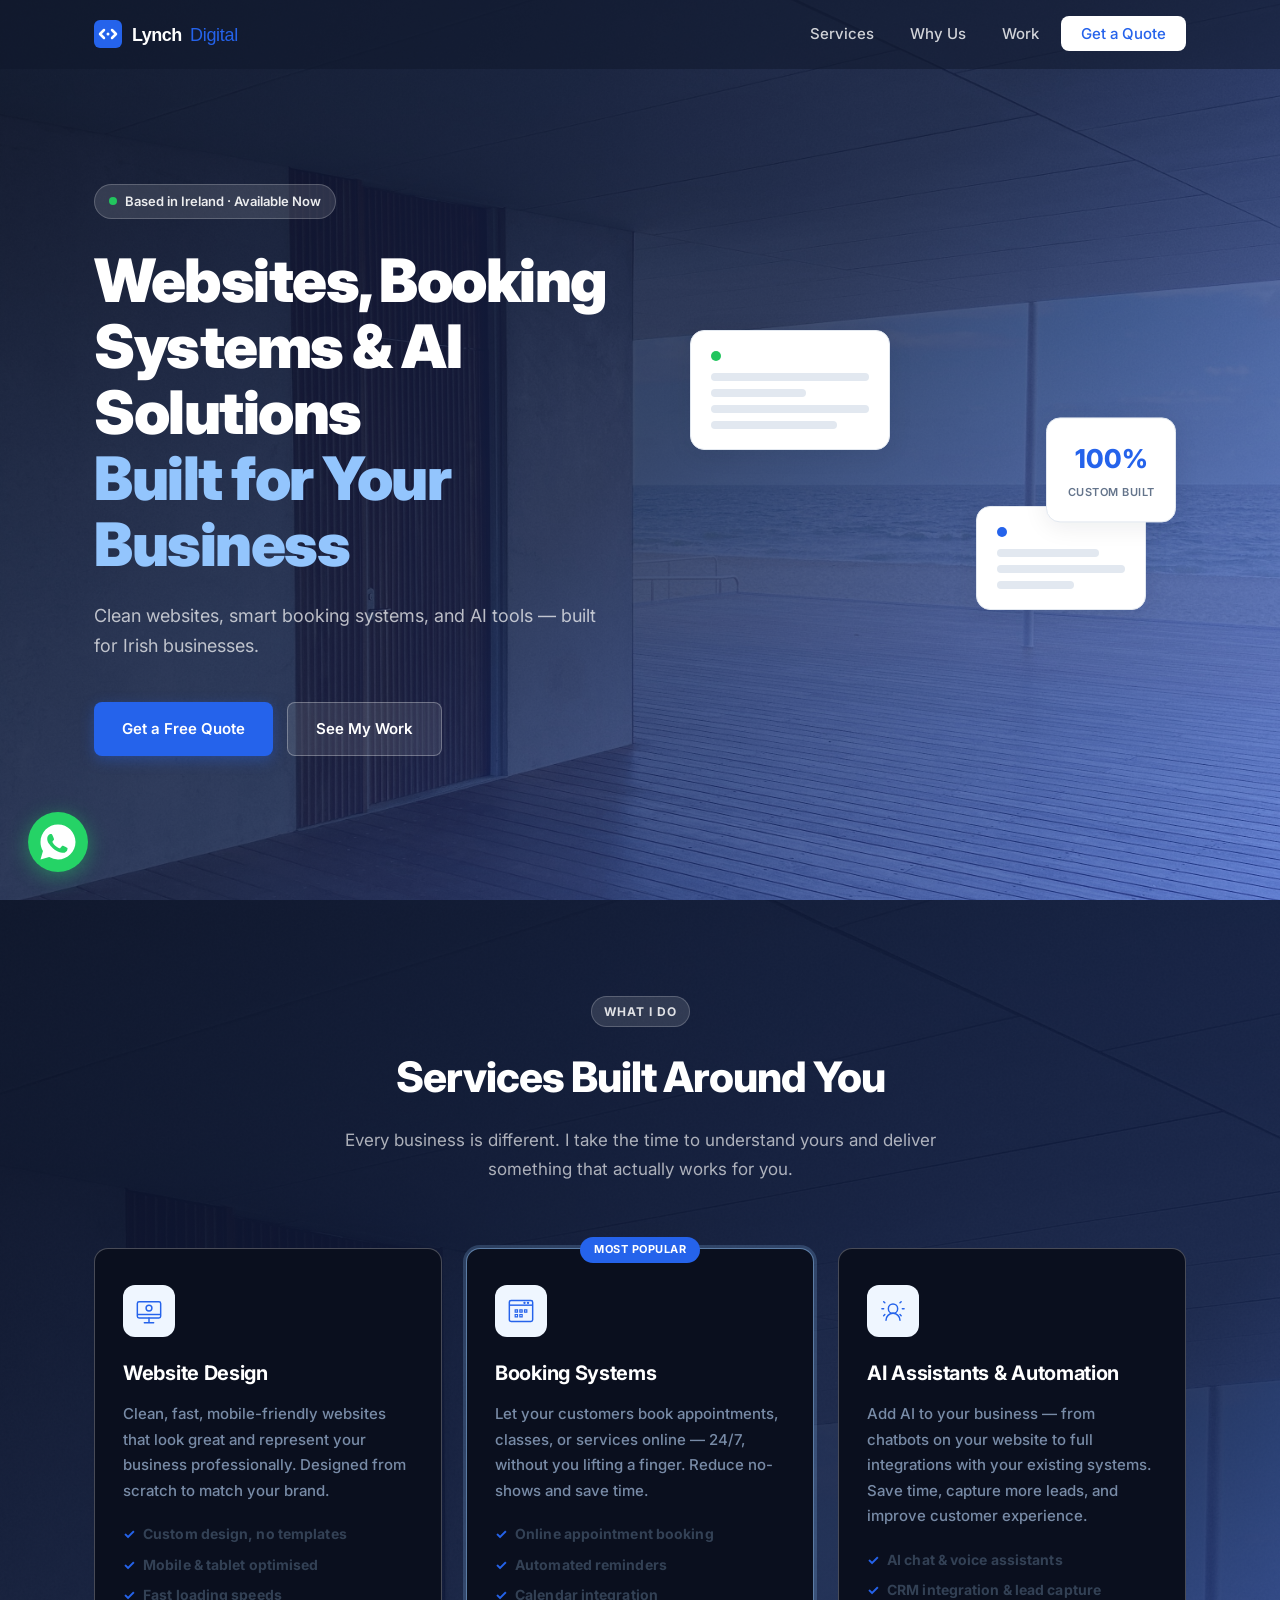
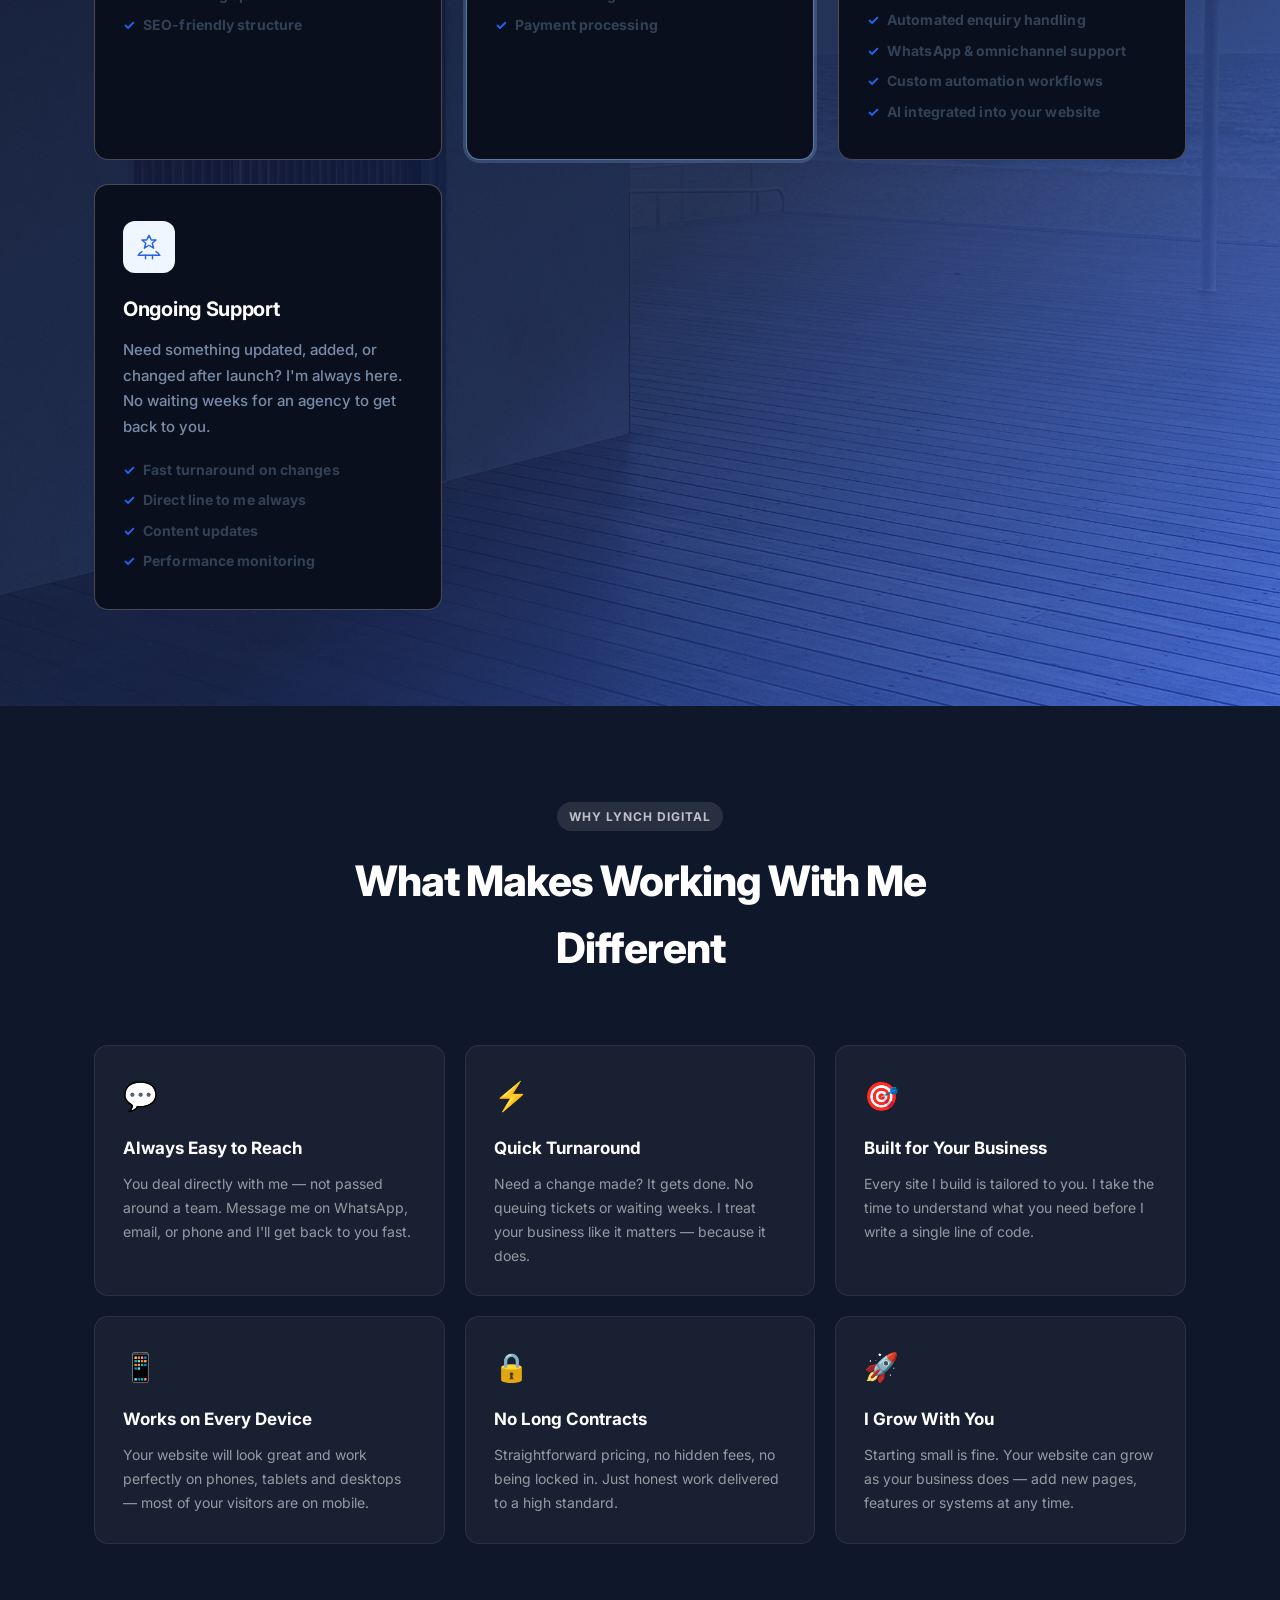
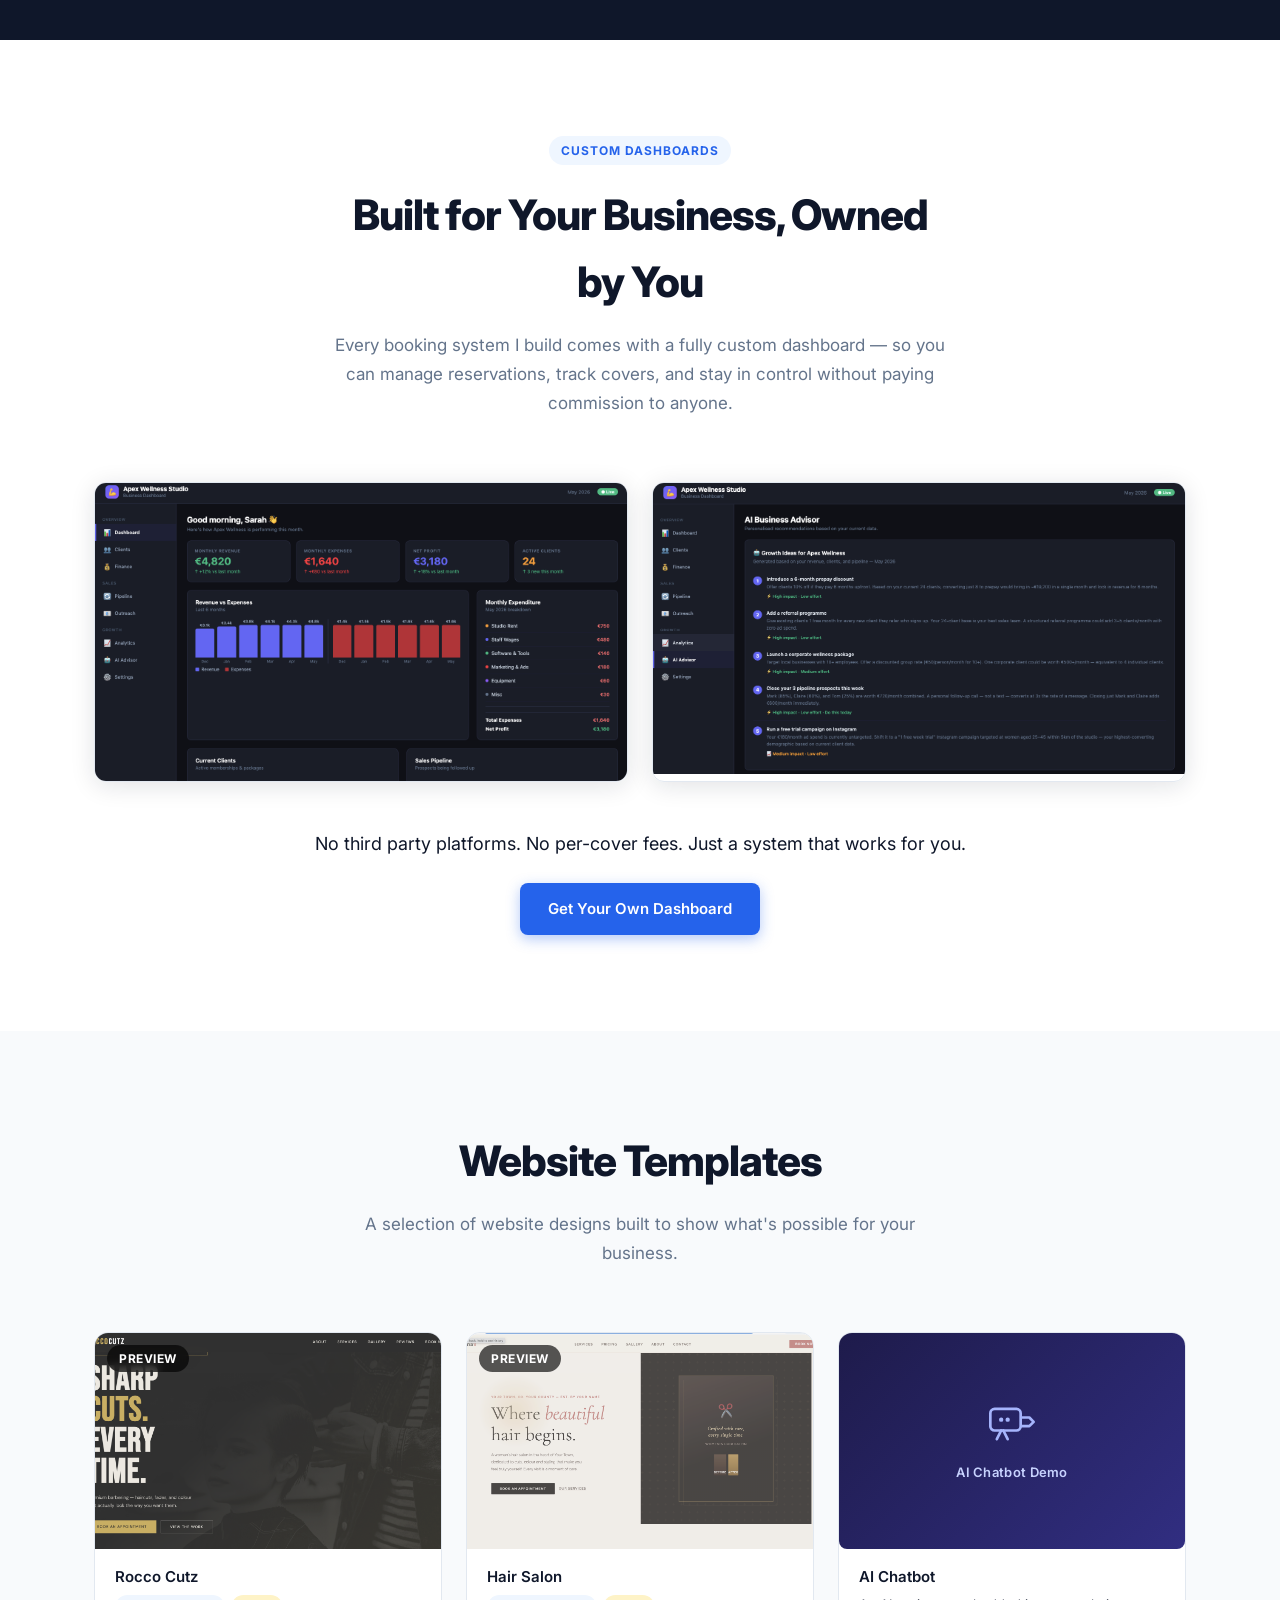
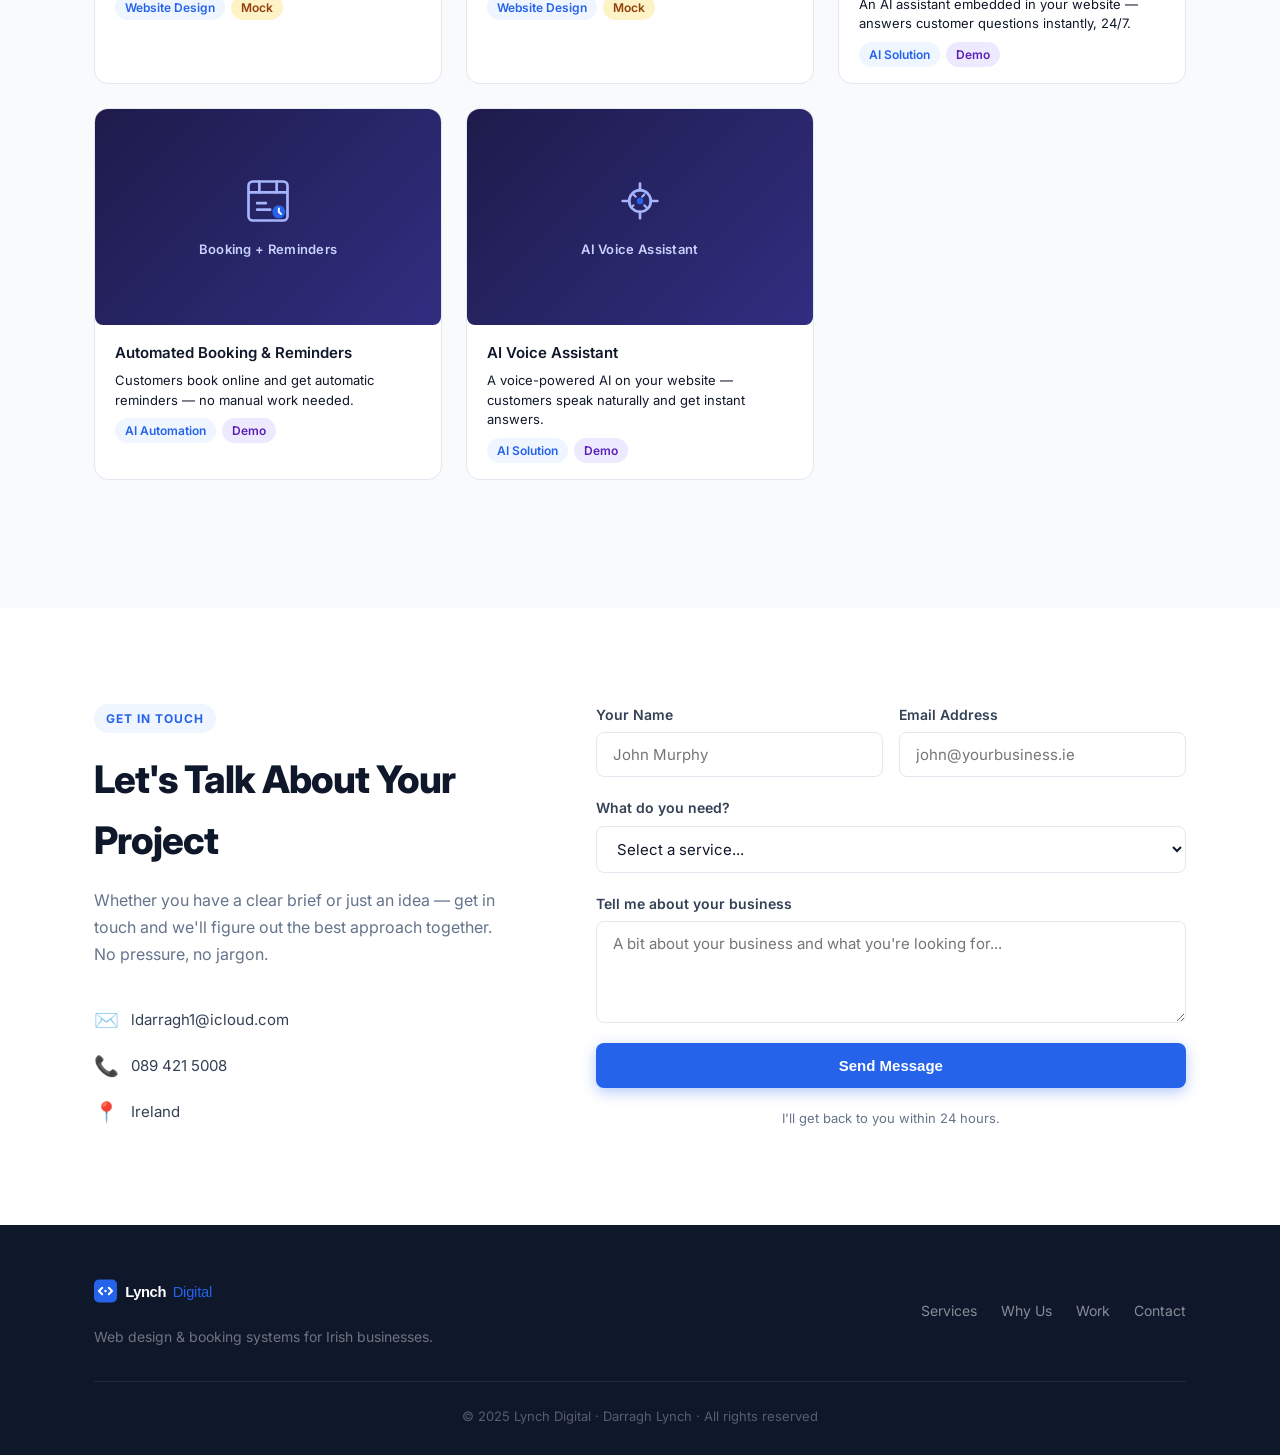
==== index.html @ 5101e94d "Add custom dashboards section" ====
<!DOCTYPE html>
<html lang="en">
<head>
  <meta charset="UTF-8" />
  <meta name="viewport" content="width=device-width, initial-scale=1.0" />
  <title>Lynch Digital – Web Design & Booking Systems Ireland | Darragh Lynch</title>
  <meta name="description" content="Lynch Digital offers professional web design and custom booking systems for businesses across Ireland. Fast, mobile-friendly websites built from scratch. Contact Darragh Lynch today." />

  <!-- SEO: Keywords -->
  <meta name="keywords" content="web design Ireland, website design Ireland, booking systems Ireland, web designer Ireland, small business website Ireland, Lynch Digital, Darragh Lynch, affordable web design, mobile friendly website" />
  <meta name="author" content="Darragh Lynch" />
  <meta name="robots" content="index, follow" />
  <meta name="google-site-verification" content="hDWr6VMN49o47z9leWJ4NLK-Yj42mm_xHouwBo7L8oQ" />
  <link rel="canonical" href="https://www.lynchdigital.ie/" />

  <!-- Open Graph (for sharing on Facebook, WhatsApp, LinkedIn) -->
  <meta property="og:title" content="Lynch Digital – Web Design & Booking Systems Ireland" />
  <meta property="og:description" content="Professional web design and booking systems for Irish businesses. Fast, mobile-friendly, built from scratch by Darragh Lynch." />
  <meta property="og:type" content="website" />
  <meta property="og:url" content="https://www.lynchdigital.ie/" />
  <meta property="og:locale" content="en_IE" />

  <!-- Twitter Card -->
  <meta name="twitter:card" content="summary" />
  <meta name="twitter:title" content="Lynch Digital – Web Design & Booking Systems Ireland" />
  <meta name="twitter:description" content="Professional web design and booking systems for Irish businesses. Contact Darragh Lynch today." />

  <link rel="icon" type="image/svg+xml" href="favicon.svg" />
  <link rel="stylesheet" href="styles.css" />
  <link href="https://fonts.googleapis.com/css2?family=Inter:wght@400;500;600;700;800;900&display=swap" rel="stylesheet" />
</head>
<body>

  <!-- NAVBAR -->
  <nav class="navbar" id="navbar">
    <div class="nav-inner">
      <a href="#hero" class="logo">
        <img src="logo.svg" alt="Lynch Digital" class="logo-img" />
      </a>
      <ul class="nav-links">
        <li><a href="#services">Services</a></li>
        <li><a href="#why">Why Us</a></li>
        <li><a href="#portfolio">Work</a></li>
        <li><a href="#contact" class="nav-cta">Get a Quote</a></li>
      </ul>
      <button class="hamburger" id="hamburger" aria-label="Open menu">
        <span></span><span></span><span></span>
      </button>
    </div>
    <div class="mobile-menu" id="mobileMenu">
      <a href="#services" class="mob-link">Services</a>
      <a href="#why" class="mob-link">Why Us</a>
      <a href="#portfolio" class="mob-link">Work</a>
      <a href="#contact" class="mob-link mob-cta">Get a Quote</a>
    </div>
  </nav>

  <!-- HERO -->
  <div class="hero-section">
  <section class="hero" id="hero">
    <div class="hero-inner">
      <div class="hero-badge">Based in Ireland · Available Now</div>
      <h1 class="hero-title">Websites, Booking Systems & AI Solutions<br /><span class="accent">Built for Your Business</span></h1>
      <p class="hero-sub">Clean websites, smart booking systems, and AI tools — built for Irish businesses.</p>
      <div class="hero-btns">
        <a href="#contact" class="btn btn-primary">Get a Free Quote</a>
        <a href="#portfolio" class="btn btn-secondary">See My Work</a>
      </div>
    </div>
    <div class="hero-visual">
      <div class="hero-card card-1">
        <div class="card-dot green"></div>
        <div class="card-lines">
          <span></span><span class="short"></span><span></span><span class="mid"></span>
        </div>
      </div>
      <div class="hero-card card-2">
        <div class="card-dot blue"></div>
        <div class="card-lines">
          <span class="mid"></span><span></span><span class="short"></span>
        </div>
      </div>
      <div class="hero-card card-3">
        <span class="stat-num">100%</span>
        <span class="stat-label">Custom Built</span>
      </div>
    </div>
  </section>

  </div><!-- end hero-section -->

  <!-- SERVICES -->
  <section class="services" id="services">
    <div class="container">
      <div class="section-header">
        <span class="section-tag">What I Do</span>
        <h2>Services Built Around You</h2>
        <p>Every business is different. I take the time to understand yours and deliver something that actually works for you.</p>
      </div>
      <div class="services-grid">
        <div class="service-card">
          <div class="service-icon">
            <svg viewBox="0 0 48 48" fill="none" xmlns="http://www.w3.org/2000/svg">
              <rect x="4" y="8" width="40" height="28" rx="3" stroke="currentColor" stroke-width="2.5"/>
              <path d="M16 44h16M24 36v8" stroke="currentColor" stroke-width="2.5" stroke-linecap="round"/>
              <path d="M4 30h40" stroke="currentColor" stroke-width="2.5"/>
              <circle cx="24" cy="19" r="5" stroke="currentColor" stroke-width="2.5"/>
            </svg>
          </div>
          <h3>Website Design</h3>
          <p>Clean, fast, mobile-friendly websites that look great and represent your business professionally. Designed from scratch to match your brand.</p>
          <ul class="service-list">
            <li>Custom design, no templates</li>
            <li>Mobile & tablet optimised</li>
            <li>Fast loading speeds</li>
            <li>SEO-friendly structure</li>
          </ul>
        </div>
        <div class="service-card featured">
          <div class="service-badge">Most Popular</div>
          <div class="service-icon">
            <svg viewBox="0 0 48 48" fill="none" xmlns="http://www.w3.org/2000/svg">
              <rect x="4" y="6" width="40" height="36" rx="3" stroke="currentColor" stroke-width="2.5"/>
              <path d="M4 14h40" stroke="currentColor" stroke-width="2.5"/>
              <path d="M14 22h4v4h-4zM22 22h4v4h-4zM30 22h4v4h-4zM14 30h4v4h-4zM22 30h4v4h-4z" stroke="currentColor" stroke-width="2"/>
              <circle cx="36" cy="10" r="2" fill="currentColor"/>
              <circle cx="30" cy="10" r="2" fill="currentColor"/>
            </svg>
          </div>
          <h3>Booking Systems</h3>
          <p>Let your customers book appointments, classes, or services online — 24/7, without you lifting a finger. Reduce no-shows and save time.</p>
          <ul class="service-list">
            <li>Online appointment booking</li>
            <li>Automated reminders</li>
            <li>Calendar integration</li>
            <li>Payment processing</li>
          </ul>
        </div>
        <div class="service-card">
          <div class="service-icon">
            <svg viewBox="0 0 48 48" fill="none" xmlns="http://www.w3.org/2000/svg">
              <circle cx="24" cy="20" r="8" stroke="currentColor" stroke-width="2.5"/>
              <path d="M12 40c0-6.627 5.373-12 12-12s12 5.373 12 12" stroke="currentColor" stroke-width="2.5" stroke-linecap="round"/>
              <path d="M36 10l2-2M10 10l-2-2M36 30l2 2M10 30l-2 2M40 20h3M5 20h3" stroke="currentColor" stroke-width="2.5" stroke-linecap="round"/>
            </svg>
          </div>
          <h3>AI Assistants & Automation</h3>
          <p>Add AI to your business — from chatbots on your website to full integrations with your existing systems. Save time, capture more leads, and improve customer experience.</p>
          <ul class="service-list">
            <li>AI chat & voice assistants</li>
            <li>CRM integration & lead capture</li>
            <li>Automated enquiry handling</li>
            <li>WhatsApp & omnichannel support</li>
            <li>Custom automation workflows</li>
            <li>AI integrated into your website</li>
          </ul>
        </div>
        <div class="service-card">
          <div class="service-icon">
            <svg viewBox="0 0 48 48" fill="none" xmlns="http://www.w3.org/2000/svg">
              <path d="M24 4l4 8h8l-6.5 5.5 2.5 8.5L24 21l-8 5 2.5-8.5L12 12h8z" stroke="currentColor" stroke-width="2.5" stroke-linejoin="round"/>
              <path d="M12 32c-4 2-6 6-6 6h36s-2-4-6-6" stroke="currentColor" stroke-width="2.5" stroke-linecap="round"/>
              <path d="M18 38v6M30 38v6" stroke="currentColor" stroke-width="2.5" stroke-linecap="round"/>
            </svg>
          </div>
          <h3>Ongoing Support</h3>
          <p>Need something updated, added, or changed after launch? I'm always here. No waiting weeks for an agency to get back to you.</p>
          <ul class="service-list">
            <li>Fast turnaround on changes</li>
            <li>Direct line to me always</li>
            <li>Content updates</li>
            <li>Performance monitoring</li>
          </ul>
        </div>
      </div>
    </div>
  </section>

  <!-- WHY LYNCH DIGITAL -->
  <section class="why" id="why">
    <div class="container">
      <div class="section-header light">
        <span class="section-tag">Why Lynch Digital</span>
        <h2>What Makes Working With Me Different</h2>
      </div>
      <div class="why-grid">
        <div class="why-card">
          <div class="why-icon">💬</div>
          <h4>Always Easy to Reach</h4>
          <p>You deal directly with me — not passed around a team. Message me on WhatsApp, email, or phone and I'll get back to you fast.</p>
        </div>
        <div class="why-card">
          <div class="why-icon">⚡</div>
          <h4>Quick Turnaround</h4>
          <p>Need a change made? It gets done. No queuing tickets or waiting weeks. I treat your business like it matters — because it does.</p>
        </div>
        <div class="why-card">
          <div class="why-icon">🎯</div>
          <h4>Built for Your Business</h4>
          <p>Every site I build is tailored to you. I take the time to understand what you need before I write a single line of code.</p>
        </div>
        <div class="why-card">
          <div class="why-icon">📱</div>
          <h4>Works on Every Device</h4>
          <p>Your website will look great and work perfectly on phones, tablets and desktops — most of your visitors are on mobile.</p>
        </div>
        <div class="why-card">
          <div class="why-icon">🔒</div>
          <h4>No Long Contracts</h4>
          <p>Straightforward pricing, no hidden fees, no being locked in. Just honest work delivered to a high standard.</p>
        </div>
        <div class="why-card">
          <div class="why-icon">🚀</div>
          <h4>I Grow With You</h4>
          <p>Starting small is fine. Your website can grow as your business does — add new pages, features or systems at any time.</p>
        </div>
      </div>
    </div>
  </section>

  <!-- DASHBOARDS -->
  <section class="dashboards" id="dashboards">
    <div class="container">
      <div class="section-header">
        <span class="section-tag">Custom Dashboards</span>
        <h2>Built for Your Business, Owned by You</h2>
        <p>Every booking system I build comes with a fully custom dashboard — so you can manage reservations, track covers, and stay in control without paying commission to anyone.</p>
      </div>
      <div class="dashboard-grid">
        <div class="dashboard-item">
          <img src="dashboard1.png" alt="Custom booking dashboard" class="dashboard-img" />
        </div>
        <div class="dashboard-item">
          <img src="dashboard2.png" alt="Custom booking dashboard view" class="dashboard-img" />
        </div>
      </div>
      <div class="dashboard-cta">
        <p>No third party platforms. No per-cover fees. Just a system that works for you.</p>
        <a href="#contact" class="btn btn-primary">Get Your Own Dashboard</a>
      </div>
    </div>
  </section>

  <!-- PORTFOLIO -->
  <section class="portfolio" id="portfolio">
    <div class="container">
      <div class="section-header">
<h2>Website Templates</h2>
        <p>A selection of website designs built to show what's possible for your business.</p>
      </div>
      <div class="portfolio-grid">

<div class="portfolio-item">
          <div class="portfolio-img preview-overlay">
            <img src="rorynew.png" alt="Website template preview" />
            <div class="preview-badge">Preview</div>
          </div>
          <div class="portfolio-info">
            <h4>Rocco Cutz</h4>
            <div class="portfolio-tags">
              <span class="portfolio-tag">Website Design</span>
              <span class="portfolio-tag mock">Mock</span>
            </div>
          </div>
        </div>

        <div class="portfolio-item">
          <div class="portfolio-img preview-overlay">
            <img src="hairsalon.png" alt="Hair salon website preview" />
            <div class="preview-badge">Preview</div>
          </div>
          <div class="portfolio-info">
            <h4>Hair Salon</h4>
            <div class="portfolio-tags">
              <span class="portfolio-tag">Website Design</span>
              <span class="portfolio-tag mock">Mock</span>
            </div>
          </div>
        </div>

        <div class="portfolio-item">
          <div class="portfolio-img ai-demo-placeholder">
            <div class="ai-demo-icon">
              <svg viewBox="0 0 48 48" fill="none" xmlns="http://www.w3.org/2000/svg">
                <rect x="4" y="10" width="28" height="20" rx="4" stroke="currentColor" stroke-width="2.5"/>
                <path d="M32 18h8l4 4-4 4h-8" stroke="currentColor" stroke-width="2.5" stroke-linejoin="round"/>
                <path d="M10 38l4-8M20 38l-4-8" stroke="currentColor" stroke-width="2.5" stroke-linecap="round"/>
                <circle cx="14" cy="20" r="2" fill="currentColor"/>
                <circle cx="20" cy="20" r="2" fill="currentColor"/>
              </svg>
            </div>
            <span class="ai-demo-label">AI Chatbot Demo</span>
          </div>
          <div class="portfolio-info">
            <h4>AI Chatbot</h4>
            <p class="portfolio-desc">An AI assistant embedded in your website — answers customer questions instantly, 24/7.</p>
            <div class="portfolio-tags">
              <span class="portfolio-tag">AI Solution</span>
              <span class="portfolio-tag ai">Demo</span>
            </div>
          </div>
        </div>

        <div class="portfolio-item">
          <div class="portfolio-img ai-demo-placeholder">
            <div class="ai-demo-icon">
              <svg viewBox="0 0 48 48" fill="none" xmlns="http://www.w3.org/2000/svg">
                <rect x="6" y="6" width="36" height="36" rx="4" stroke="currentColor" stroke-width="2.5"/>
                <path d="M6 16h36" stroke="currentColor" stroke-width="2.5"/>
                <path d="M16 6v10M32 6v10" stroke="currentColor" stroke-width="2.5" stroke-linecap="round"/>
                <path d="M14 26h8M14 32h12" stroke="currentColor" stroke-width="2.5" stroke-linecap="round"/>
                <circle cx="34" cy="34" r="6" fill="var(--accent)"/>
                <path d="M34 31v3l2 2" stroke="#fff" stroke-width="1.8" stroke-linecap="round"/>
              </svg>
            </div>
            <span class="ai-demo-label">Booking + Reminders</span>
          </div>
          <div class="portfolio-info">
            <h4>Automated Booking & Reminders</h4>
            <p class="portfolio-desc">Customers book online and get automatic reminders — no manual work needed.</p>
            <div class="portfolio-tags">
              <span class="portfolio-tag">AI Automation</span>
              <span class="portfolio-tag ai">Demo</span>
            </div>
          </div>
        </div>

        <div class="portfolio-item">
          <div class="portfolio-img ai-demo-placeholder">
            <div class="ai-demo-icon">
              <svg viewBox="0 0 48 48" fill="none" xmlns="http://www.w3.org/2000/svg">
                <circle cx="24" cy="24" r="10" stroke="currentColor" stroke-width="2.5"/>
                <path d="M24 14v-6M24 40v-6M14 24H8M40 24h-6" stroke="currentColor" stroke-width="2.5" stroke-linecap="round"/>
                <path d="M18 18l2 2M28 28l2 2M28 18l-2 2M18 28l-2 2" stroke="currentColor" stroke-width="2" stroke-linecap="round"/>
                <circle cx="24" cy="24" r="3" fill="var(--accent)"/>
              </svg>
            </div>
            <span class="ai-demo-label">AI Voice Assistant</span>
          </div>
          <div class="portfolio-info">
            <h4>AI Voice Assistant</h4>
            <p class="portfolio-desc">A voice-powered AI on your website — customers speak naturally and get instant answers.</p>
            <div class="portfolio-tags">
              <span class="portfolio-tag">AI Solution</span>
              <span class="portfolio-tag ai">Demo</span>
            </div>
          </div>
        </div>

      </div>
    </div>
  </section>

  <!-- CONTACT -->
  <section class="contact" id="contact">
    <div class="container">
      <div class="contact-inner">
        <div class="contact-info">
          <span class="section-tag">Get in Touch</span>
          <h2>Let's Talk About Your Project</h2>
          <p>Whether you have a clear brief or just an idea — get in touch and we'll figure out the best approach together. No pressure, no jargon.</p>
          <div class="contact-details">
            <a href="mailto:ldarragh1@icloud.com" class="contact-item">
              <span class="contact-icon">✉️</span>
              <span>ldarragh1@icloud.com</span>
            </a>
            <a href="tel:+353894215008" class="contact-item">
              <span class="contact-icon">📞</span>
              <span>089 421 5008</span>
            </a>
            <div class="contact-item">
              <span class="contact-icon">📍</span>
              <span>Ireland</span>
            </div>
          </div>
        </div>
        <form class="contact-form" id="contactForm" action="https://formspree.io/f/xaqlwqzj" method="POST">
          <div class="form-row">
            <div class="form-group">
              <label for="name">Your Name</label>
              <input type="text" id="name" name="name" placeholder="John Murphy" required />
            </div>
            <div class="form-group">
              <label for="email">Email Address</label>
              <input type="email" id="email" name="email" placeholder="john@yourbusiness.ie" required />
            </div>
          </div>
          <div class="form-group">
            <label for="service">What do you need?</label>
            <select id="service" name="service">
              <option value="">Select a service...</option>
              <option value="website">Website Design</option>
              <option value="booking">Booking System</option>
              <option value="both">Website + Booking System</option>
              <option value="ai">AI Assistant or Automation</option>
              <option value="update">Update Existing Site</option>
              <option value="other">Something Else</option>
            </select>
          </div>
          <div class="form-group">
            <label for="message">Tell me about your business</label>
            <textarea id="message" name="message" rows="4" placeholder="A bit about your business and what you're looking for..."></textarea>
          </div>
          <button type="submit" class="btn btn-primary full-width">Send Message</button>
          <p class="form-note">I'll get back to you within 24 hours.</p>
        </form>
      </div>
    </div>
  </section>

  <!-- FOOTER -->
  <footer class="footer">
    <div class="container">
      <div class="footer-inner">
        <div class="footer-brand">
          <img src="logo.svg" alt="Lynch Digital" class="footer-logo" />
          <p>Web design & booking systems for Irish businesses.</p>
        </div>
        <div class="footer-links">
          <a href="#services">Services</a>
          <a href="#why">Why Us</a>
          <a href="#portfolio">Work</a>
          <a href="#contact">Contact</a>
        </div>
      </div>
      <div class="footer-bottom">
        <p>© 2025 Lynch Digital · Darragh Lynch · All rights reserved</p>
      </div>
    </div>
  </footer>

  <!-- WHATSAPP FLOATING BUTTON -->
  <a
    href="https://wa.me/353894215008?text=Hi%20Darragh%2C%20I%27m%20interested%20in%20a%20website%20from%20Lynch%20Digital"
    class="whatsapp-float"
    target="_blank"
    rel="noopener noreferrer"
    aria-label="Chat on WhatsApp"
  >
    <svg viewBox="0 0 48 48" fill="none" xmlns="http://www.w3.org/2000/svg">
      <circle cx="24" cy="24" r="24" fill="#25D366"/>
      <path fill-rule="evenodd" clip-rule="evenodd" d="M24 10C16.268 10 10 16.268 10 24c0 2.637.716 5.108 1.964 7.234L10 38l6.957-1.932A13.944 13.944 0 0024 38c7.732 0 14-6.268 14-14S31.732 10 24 10zm-4.5 8.5c-.3-.8-.6-.82-.9-.83h-.77c-.27 0-.7.1-1.07.5-.37.4-1.4 1.37-1.4 3.33s1.43 3.87 1.63 4.13c.2.27 2.77 4.4 6.83 5.98 3.37 1.33 4.07 1.07 4.8 1 .73-.07 2.37-.97 2.7-1.9.34-.93.34-1.73.24-1.9-.1-.17-.37-.27-.77-.47s-2.37-1.17-2.73-1.3c-.37-.13-.63-.2-.9.2-.27.4-1.03 1.3-1.27 1.57-.23.27-.47.3-.87.1-.4-.2-1.68-.62-3.2-1.97-1.18-1.05-1.98-2.35-2.21-2.75-.23-.4-.02-.62.17-.82.18-.18.4-.47.6-.7.2-.23.27-.4.4-.67.13-.27.07-.5-.03-.7-.1-.2-.87-2.13-1.22-2.93z" fill="white"/>
    </svg>
    <span class="whatsapp-tooltip">Chat on WhatsApp</span>
  </a>

  <!-- LIGHTBOX -->
  <div class="lightbox" id="lightbox">
    <button class="lightbox-close" id="lightboxClose">✕</button>
    <img class="lightbox-img" id="lightboxImg" src="" alt="" />
  </div>

  <script src="main.js"></script>
</body>
</html>
---- styles.css ----
/* =============================================
   LYNCH DIGITAL – styles.css
   ============================================= */

*, *::before, *::after { box-sizing: border-box; margin: 0; padding: 0; }

:root {
  --accent: #2563EB;
  --accent-light: #EFF6FF;
  --accent-hover: #1D4ED8;
  --dark: #0F172A;
  --mid: #334155;
  --soft: #64748B;
  --border: #E2E8F0;
  --bg: #FFFFFF;
  --bg-alt: #F8FAFC;
  --radius: 14px;
  --radius-sm: 8px;
  --shadow: 0 4px 24px rgba(15,23,42,0.08);
  --shadow-lg: 0 8px 40px rgba(15,23,42,0.13);
}

html { scroll-behavior: smooth; }

body {
  font-family: 'Inter', -apple-system, BlinkMacSystemFont, sans-serif;
  background: var(--bg);
  color: var(--dark);
  line-height: 1.6;
  -webkit-font-smoothing: antialiased;
}

.container {
  max-width: 1140px;
  margin: 0 auto;
  padding: 0 24px;
}

/* ── NAVBAR ── */
.navbar {
  position: fixed;
  top: 0; left: 0; right: 0;
  z-index: 100;
  background: transparent;
  border-bottom: 1px solid transparent;
  transition: background .3s, border-color .3s, box-shadow .3s;
}
.navbar.scrolled {
  background: rgba(255,255,255,0.95);
  backdrop-filter: blur(12px);
  border-color: var(--border);
  box-shadow: 0 2px 16px rgba(15,23,42,0.06);
}
/* Nav links white on dark hero, dark once scrolled */
.navbar:not(.scrolled) .nav-links a { color: rgba(255,255,255,0.8); }
.navbar:not(.scrolled) .nav-links a:hover { color: #fff; background: rgba(255,255,255,0.1); }
.navbar:not(.scrolled) .nav-cta { background: #fff !important; color: var(--accent) !important; }
.navbar:not(.scrolled) .hamburger span { background: #fff; }
.navbar { background: rgba(15,23,42,0.5); }
.nav-inner {
  max-width: 1140px;
  margin: 0 auto;
  padding: 0 24px;
  height: 68px;
  display: flex;
  align-items: center;
  justify-content: space-between;
}
.logo { display: flex; align-items: center; text-decoration: none; }
.logo-img { height: 44px; }
.nav-links {
  display: flex;
  align-items: center;
  gap: 8px;
  list-style: none;
}
.nav-links a {
  text-decoration: none;
  color: var(--mid);
  font-size: 15px;
  font-weight: 500;
  padding: 8px 14px;
  border-radius: var(--radius-sm);
  transition: color .2s, background .2s;
}
.nav-links a:hover { color: var(--dark); background: var(--bg-alt); }
.nav-cta {
  background: var(--accent) !important;
  color: #fff !important;
  padding: 8px 20px !important;
}
.nav-cta:hover { background: var(--accent-hover) !important; }

.hamburger {
  display: none;
  flex-direction: column;
  gap: 5px;
  background: none;
  border: none;
  cursor: pointer;
  padding: 4px;
}
.hamburger span {
  display: block;
  width: 24px;
  height: 2px;
  background: var(--dark);
  border-radius: 2px;
  transition: .3s;
}
.mobile-menu {
  display: none;
  flex-direction: column;
  padding: 12px 24px 20px;
  gap: 4px;
  border-top: 1px solid var(--border);
}
.mobile-menu.open { display: flex; }
.mob-link {
  text-decoration: none;
  color: var(--mid);
  font-size: 16px;
  font-weight: 500;
  padding: 10px 12px;
  border-radius: var(--radius-sm);
  transition: background .2s;
}
.mob-link:hover { background: var(--bg-alt); }
.mob-cta {
  background: var(--accent);
  color: #fff !important;
  text-align: center;
  margin-top: 8px;
}

/* ── HERO ── */
.hero-section {
  background: url('gilbert-han-F22PyXpuPwM-unsplash.jpg') center center / cover no-repeat;
  position: relative;
  overflow: hidden;
}
.hero-section::before {
  content: '';
  position: absolute;
  inset: 0;
  background: linear-gradient(
    135deg,
    rgba(10, 18, 40, 0.88) 0%,
    rgba(15, 30, 70, 0.78) 50%,
    rgba(29, 78, 216, 0.55) 100%
  );
  pointer-events: none;
}
.hero {
  min-height: 100vh;
  display: flex;
  align-items: center;
  padding: 120px 24px 80px;
  max-width: 1140px;
  margin: 0 auto;
  gap: 60px;
  position: relative;
  z-index: 1;
}
.hero-inner { flex: 1; max-width: 600px; }
.hero-badge {
  display: inline-flex;
  align-items: center;
  gap: 8px;
  background: rgba(255,255,255,0.12);
  color: rgba(255,255,255,0.9);
  border: 1px solid rgba(255,255,255,0.2);
  font-size: 13px;
  font-weight: 600;
  padding: 6px 14px;
  border-radius: 100px;
  margin-bottom: 28px;
}
.hero-badge::before {
  content: '';
  width: 8px; height: 8px;
  background: #22C55E;
  border-radius: 50%;
  animation: pulse 2s infinite;
}
@keyframes pulse {
  0%,100% { opacity: 1; }
  50% { opacity: .4; }
}
.hero-title {
  font-size: clamp(36px, 5vw, 60px);
  font-weight: 900;
  line-height: 1.1;
  letter-spacing: -1.5px;
  color: #fff;
  margin-bottom: 24px;
}
.accent { color: #93C5FD; }
.hero-sub {
  font-size: 18px;
  color: rgba(255,255,255,0.7);
  line-height: 1.7;
  margin-bottom: 40px;
  max-width: 520px;
}
.hero-btns { display: flex; gap: 14px; flex-wrap: wrap; }

.btn {
  display: inline-flex;
  align-items: center;
  justify-content: center;
  padding: 14px 28px;
  border-radius: var(--radius-sm);
  font-size: 15px;
  font-weight: 600;
  text-decoration: none;
  transition: all .2s;
  cursor: pointer;
  border: none;
}
.btn-primary {
  background: var(--accent);
  color: #fff;
  box-shadow: 0 4px 14px rgba(37,99,235,0.35);
}
.btn-primary:hover {
  background: var(--accent-hover);
  transform: translateY(-1px);
  box-shadow: 0 6px 20px rgba(37,99,235,0.4);
}
.btn-secondary {
  background: rgba(255,255,255,0.1);
  color: #fff;
  border: 1.5px solid rgba(255,255,255,0.3);
}
.btn-secondary:hover {
  background: rgba(255,255,255,0.18);
  border-color: rgba(255,255,255,0.5);
}
.full-width { width: 100%; }

/* Hero visual cards */
.hero-visual {
  flex: 1;
  position: relative;
  height: 320px;
  display: flex;
  align-items: center;
  justify-content: center;
}
.hero-card {
  position: absolute;
  background: #fff;
  border: 1.5px solid var(--border);
  border-radius: var(--radius);
  padding: 20px;
  box-shadow: var(--shadow);
}
.card-1 { width: 200px; top: 20px; left: 20px; animation: float1 4s ease-in-out infinite; }
.card-2 { width: 170px; bottom: 20px; right: 40px; animation: float2 4s ease-in-out infinite; }
.card-3 {
  width: 130px; top: 50%; right: 10px;
  transform: translateY(-50%);
  display: flex; flex-direction: column; align-items: center;
  text-align: center; gap: 4px;
  animation: float3 5s ease-in-out infinite;
}
@keyframes float1 { 0%,100%{transform:translateY(0)} 50%{transform:translateY(-10px)} }
@keyframes float2 { 0%,100%{transform:translateY(0)} 50%{transform:translateY(10px)} }
@keyframes float3 { 0%,100%{transform:translateY(-50%) translateX(0)} 50%{transform:translateY(calc(-50% - 8px)) translateX(0)} }

.card-dot {
  width: 10px; height: 10px;
  border-radius: 50%;
  margin-bottom: 12px;
}
.card-dot.green { background: #22C55E; }
.card-dot.blue { background: var(--accent); }
.card-lines { display: flex; flex-direction: column; gap: 8px; }
.card-lines span {
  height: 8px; border-radius: 4px;
  background: var(--border);
  display: block; width: 100%;
}
.card-lines span.short { width: 60%; }
.card-lines span.mid { width: 80%; }
.stat-num { font-size: 26px; font-weight: 800; color: var(--accent); }
.stat-label { font-size: 11px; font-weight: 600; color: var(--soft); text-transform: uppercase; letter-spacing: .5px; }

/* ── SECTION SHARED ── */
section { padding: 96px 0; }
.section-header {
  text-align: center;
  max-width: 620px;
  margin: 0 auto 64px;
}
.section-header h2 {
  font-size: clamp(28px, 4vw, 42px);
  font-weight: 800;
  letter-spacing: -1px;
  margin-bottom: 16px;
}
.section-header p {
  font-size: 17px;
  color: var(--soft);
  line-height: 1.7;
}
.section-tag {
  display: inline-block;
  background: var(--accent-light);
  color: var(--accent);
  font-size: 12px;
  font-weight: 700;
  text-transform: uppercase;
  letter-spacing: 1px;
  padding: 5px 12px;
  border-radius: 100px;
  margin-bottom: 16px;
}

/* ── SERVICES ── */
.services {
  background: url('gilbert-han-F22PyXpuPwM-unsplash.jpg') center center / cover no-repeat;
  position: relative;
}
.services::before {
  content: '';
  position: absolute;
  inset: 0;
  background: linear-gradient(135deg, rgba(10,18,40,0.92) 0%, rgba(15,30,70,0.88) 60%, rgba(29,78,216,0.7) 100%);
  pointer-events: none;
}
.services .container { position: relative; z-index: 1; }
.services .section-header h2 { color: #fff; }
.services .section-header p { color: rgba(255,255,255,0.65); }
.services .section-tag { background: rgba(255,255,255,0.12); color: rgba(255,255,255,0.85); border: 1px solid rgba(255,255,255,0.2); }
.services-grid {
  display: grid;
  grid-template-columns: repeat(3, 1fr);
  gap: 24px;
}
.service-card {
  background: #0A0F1E;
  border: 1.5px solid rgba(255,255,255,0.25);
  border-radius: var(--radius);
  padding: 36px 28px;
  position: relative;
  transition: box-shadow .3s, transform .3s, background .3s;
}
.service-card:hover {
  background: rgba(255,255,255,0.12);
  box-shadow: 0 8px 40px rgba(0,0,0,0.3);
  transform: translateY(-4px);
}
.service-card.featured {
  border-color: rgba(147,197,253,0.6);
  background: #0A0F1E;
  box-shadow: 0 0 0 3px rgba(147,197,253,0.2);
}
.service-card h3 { color: #FFFFFF; font-weight: 800; font-size: 21px; letter-spacing: -0.3px; }
.service-card p { color: #FFFFFF; font-weight: 500; font-size: 15.5px; line-height: 1.75; opacity: 1; filter: brightness(1.2); }
.service-list li { color: #FFFFFF; font-weight: 700; font-size: 14.5px; letter-spacing: 0.1px; }
.service-list li::before { color: #93C5FD; }
.service-icon { background: rgba(255,255,255,0.1); color: #93C5FD; }
.service-badge {
  position: absolute;
  top: -12px; left: 50%;
  transform: translateX(-50%);
  background: var(--accent);
  color: #fff;
  font-size: 11px;
  font-weight: 700;
  text-transform: uppercase;
  letter-spacing: .5px;
  padding: 4px 14px;
  border-radius: 100px;
}
.service-icon {
  width: 52px; height: 52px;
  background: var(--accent-light);
  border-radius: 12px;
  display: flex; align-items: center; justify-content: center;
  margin-bottom: 20px;
  color: var(--accent);
}
.service-icon svg { width: 28px; height: 28px; }
.service-card h3 {
  font-size: 20px;
  font-weight: 700;
  margin-bottom: 12px;
}
.service-card p {
  font-size: 15px;
  color: var(--soft);
  line-height: 1.7;
  margin-bottom: 20px;
}
.service-list {
  list-style: none;
  display: flex;
  flex-direction: column;
  gap: 8px;
}
.service-list li {
  font-size: 14px;
  color: var(--mid);
  padding-left: 20px;
  position: relative;
}
.service-list li::before {
  content: '✓';
  position: absolute;
  left: 0;
  color: var(--accent);
  font-weight: 700;
}

/* ── WHY ── */
.why { background: var(--dark); }
.why .section-header h2 { color: #fff; }
.why .section-tag { background: rgba(255,255,255,0.1); color: rgba(255,255,255,0.7); }
.why-grid {
  display: grid;
  grid-template-columns: repeat(3, 1fr);
  gap: 20px;
}
.why-card {
  background: rgba(255,255,255,0.04);
  border: 1px solid rgba(255,255,255,0.08);
  border-radius: var(--radius);
  padding: 28px;
  transition: background .2s;
}
.why-card:hover { background: rgba(255,255,255,0.07); }
.why-icon { font-size: 28px; margin-bottom: 16px; }
.why-card h4 {
  font-size: 17px;
  font-weight: 700;
  color: #fff;
  margin-bottom: 10px;
}
.why-card p { font-size: 14px; color: rgba(255,255,255,0.55); line-height: 1.7; }

/* ── PORTFOLIO ── */
.portfolio { background: var(--bg-alt); }
.portfolio-item {
  background: #fff;
  border: 1.5px solid var(--border);
  border-radius: var(--radius);
  overflow: hidden;
  transition: box-shadow .3s, transform .3s;
}
.portfolio-item:hover {
  box-shadow: var(--shadow-lg);
  transform: translateY(-4px);
}
.portfolio-img { width: 100%; aspect-ratio: 16/10; overflow: hidden; }
.portfolio-img img {
  width: 100%; height: 100%;
  object-fit: cover;
  display: block;
  transition: transform .4s;
}
.portfolio-item:hover .portfolio-img img { transform: scale(1.03); }
.placeholder-img {
  background: var(--bg-alt);
  display: flex; align-items: center; justify-content: center;
}
.placeholder-content {
  text-align: center;
  color: var(--soft);
  padding: 20px;
}
.placeholder-content svg { width: 60px; height: 60px; margin-bottom: 10px; }
.placeholder-content p { font-size: 13px; }
.portfolio-info { padding: 16px 20px; }
.portfolio-info h4 { font-size: 15px; font-weight: 600; margin-bottom: 6px; }
.portfolio-tags { display: flex; gap: 6px; flex-wrap: wrap; }
.portfolio-tag {
  font-size: 12px;
  font-weight: 600;
  color: var(--accent);
  background: var(--accent-light);
  padding: 3px 10px;
  border-radius: 100px;
}
.portfolio-tag.live {
  color: #16A34A;
  background: #DCFCE7;
}
.portfolio-tag.mock {
  color: #92400E;
  background: #FEF3C7;
}
.portfolio-tag.ai {
  color: #5B21B6;
  background: #EDE9FE;
}
.ai-demo-placeholder {
  background: linear-gradient(135deg, #1e1b4b 0%, #312e81 100%);
  display: flex;
  flex-direction: column;
  align-items: center;
  justify-content: center;
  gap: 12px;
  min-height: 180px;
  border-radius: 8px;
}
.ai-demo-icon {
  color: #a5b4fc;
  width: 52px;
  height: 52px;
}
.ai-demo-icon svg { width: 100%; height: 100%; }
.ai-demo-label {
  color: #c7d2fe;
  font-size: 13px;
  font-weight: 600;
  letter-spacing: 0.3px;
}
.portfolio-desc {
  font-size: 13px;
  color: var(--text-light);
  margin: 4px 0 8px;
  line-height: 1.5;
}

/* Preview overlay on mock screenshots */
.preview-overlay { position: relative; }
.preview-overlay img { opacity: 0.85; filter: brightness(0.95); }
.preview-badge {
  position: absolute;
  top: 12px; left: 12px;
  background: rgba(0,0,0,0.65);
  color: #fff;
  font-size: 12px;
  font-weight: 700;
  text-transform: uppercase;
  letter-spacing: .5px;
  padding: 4px 12px;
  border-radius: 100px;
  backdrop-filter: blur(4px);
}

/* Portfolio grid */
.portfolio-grid {
  display: grid;
  grid-template-columns: repeat(3, 1fr);
  gap: 24px;
  margin-bottom: 32px;
}

/* ── CONTACT ── */
.contact { background: var(--bg); }
.contact-inner {
  display: grid;
  grid-template-columns: 1fr 1.4fr;
  gap: 80px;
  align-items: start;
}
.contact-info .section-tag { margin-bottom: 16px; }
.contact-info h2 {
  font-size: clamp(26px, 3.5vw, 38px);
  font-weight: 800;
  letter-spacing: -1px;
  margin-bottom: 16px;
}
.contact-info p {
  font-size: 16px;
  color: var(--soft);
  line-height: 1.7;
  margin-bottom: 36px;
}
.contact-details { display: flex; flex-direction: column; gap: 14px; }
.contact-item {
  display: flex;
  align-items: center;
  gap: 12px;
  font-size: 15px;
  color: var(--mid);
  text-decoration: none;
  transition: color .2s;
}
.contact-item:hover { color: var(--accent); }
.contact-icon { font-size: 20px; }

.contact-form { display: flex; flex-direction: column; gap: 20px; }
.form-row { display: grid; grid-template-columns: 1fr 1fr; gap: 16px; }
.form-group { display: flex; flex-direction: column; gap: 6px; }
.form-group label {
  font-size: 14px;
  font-weight: 600;
  color: var(--mid);
}
.form-group input,
.form-group select,
.form-group textarea {
  padding: 12px 16px;
  border: 1.5px solid var(--border);
  border-radius: var(--radius-sm);
  font-size: 15px;
  font-family: inherit;
  color: var(--dark);
  background: var(--bg);
  transition: border-color .2s, box-shadow .2s;
  outline: none;
}
.form-group input:focus,
.form-group select:focus,
.form-group textarea:focus {
  border-color: var(--accent);
  box-shadow: 0 0 0 3px rgba(37,99,235,0.1);
}
.form-group textarea { resize: vertical; }
.form-note {
  font-size: 13px;
  color: var(--soft);
  text-align: center;
}

/* ── DASHBOARDS ── */
.dashboards {
  padding: 96px 0;
  background: var(--bg);
}
.dashboard-grid {
  display: grid;
  grid-template-columns: 1fr 1fr;
  gap: 24px;
  margin-top: 48px;
}
.dashboard-item {
  border-radius: 12px;
  overflow: hidden;
  border: 1px solid var(--border);
  box-shadow: 0 4px 24px rgba(15,23,42,0.12);
}
.dashboard-img {
  width: 100%;
  height: auto;
  display: block;
}
.dashboard-cta {
  text-align: center;
  margin-top: 48px;
}
.dashboard-cta p {
  font-size: 18px;
  color: var(--text-muted);
  margin-bottom: 24px;
}
@media (max-width: 768px) {
  .dashboard-grid { grid-template-columns: 1fr; }
}

/* ── FOOTER ── */
.footer {
  background: var(--dark);
  padding: 48px 0 28px;
}
.footer-inner {
  display: flex;
  justify-content: space-between;
  align-items: center;
  margin-bottom: 32px;
}
.footer-brand p {
  font-size: 14px;
  color: rgba(255,255,255,0.4);
  margin-top: 10px;
}
.footer-logo { height: 36px; }
.footer-links {
  display: flex;
  gap: 24px;
}
.footer-links a {
  font-size: 14px;
  color: rgba(255,255,255,0.5);
  text-decoration: none;
  transition: color .2s;
}
.footer-links a:hover { color: #fff; }
.footer-bottom {
  border-top: 1px solid rgba(255,255,255,0.08);
  padding-top: 24px;
  text-align: center;
}
.footer-bottom p { font-size: 13px; color: rgba(255,255,255,0.3); }

/* ── WHATSAPP FLOAT ── */
.whatsapp-float {
  position: fixed;
  bottom: 28px;
  left: 28px;
  z-index: 200;
  width: 60px;
  height: 60px;
  border-radius: 50%;
  display: flex;
  align-items: center;
  justify-content: center;
  box-shadow: 0 4px 20px rgba(37,211,102,0.45);
  transition: transform .2s, box-shadow .2s;
  text-decoration: none;
}
.whatsapp-float:hover {
  transform: scale(1.1);
  box-shadow: 0 6px 28px rgba(37,211,102,0.6);
}
.whatsapp-float svg { width: 60px; height: 60px; }
.whatsapp-tooltip {
  position: absolute;
  left: 70px;
  background: var(--dark);
  color: #fff;
  font-size: 13px;
  font-weight: 500;
  white-space: nowrap;
  padding: 6px 12px;
  border-radius: 6px;
  opacity: 0;
  pointer-events: none;
  transition: opacity .2s;
}
.whatsapp-tooltip::after {
  content: '';
  position: absolute;
  top: 50%; left: -6px;
  transform: translateY(-50%);
  border: 6px solid transparent;
  border-left: none;
  border-right-color: var(--dark);
}
.whatsapp-float:hover .whatsapp-tooltip { opacity: 1; }

/* ── LIGHTBOX ── */
.lightbox {
  position: fixed;
  inset: 0;
  z-index: 500;
  background: rgba(0,0,0,0.85);
  display: flex;
  align-items: center;
  justify-content: center;
  padding: 24px;
  opacity: 0;
  pointer-events: none;
  transition: opacity .25s ease;
  backdrop-filter: blur(6px);
}
.lightbox.open {
  opacity: 1;
  pointer-events: all;
}
.lightbox-img {
  max-width: 90vw;
  max-height: 88vh;
  border-radius: var(--radius);
  box-shadow: 0 24px 80px rgba(0,0,0,0.5);
  transform: scale(0.95);
  transition: transform .25s ease;
}
.lightbox.open .lightbox-img { transform: scale(1); }
.lightbox-close {
  position: absolute;
  top: 20px; right: 24px;
  background: rgba(255,255,255,0.15);
  border: none;
  color: #fff;
  font-size: 20px;
  width: 44px; height: 44px;
  border-radius: 50%;
  cursor: pointer;
  display: flex; align-items: center; justify-content: center;
  transition: background .2s;
}
.lightbox-close:hover { background: rgba(255,255,255,0.28); }

/* Pointer cursor on all portfolio images */
.portfolio-img { cursor: pointer; }

/* ── FADE IN ANIMATION ── */
.fade-in {
  opacity: 0;
  transform: translateY(20px);
  transition: opacity .5s ease, transform .5s ease;
}
.fade-in.visible {
  opacity: 1;
  transform: translateY(0);
}

/* ── RESPONSIVE ── */
@media (max-width: 900px) {
  .hero {
    flex-direction: column;
    text-align: center;
    padding-top: 100px;
  }
  .hero-inner { max-width: 100%; }
  .hero-btns { justify-content: center; }
  .hero-sub { margin-left: auto; margin-right: auto; }
  .hero-visual { width: 100%; height: 220px; }
  .services-grid,
  .why-grid { grid-template-columns: 1fr 1fr; }
  .contact-inner { grid-template-columns: 1fr; gap: 48px; }
}

@media (max-width: 600px) {
  .nav-links { display: none; }
  .hamburger { display: flex; }
  .services-grid,
  .why-grid,
  .portfolio-grid { grid-template-columns: 1fr; }

  .form-row { grid-template-columns: 1fr; }
  .footer-inner { flex-direction: column; gap: 24px; text-align: center; }
  .footer-links { flex-wrap: wrap; justify-content: center; gap: 16px; }
  .hero-visual { display: none; }
  section { padding: 72px 0; }
}
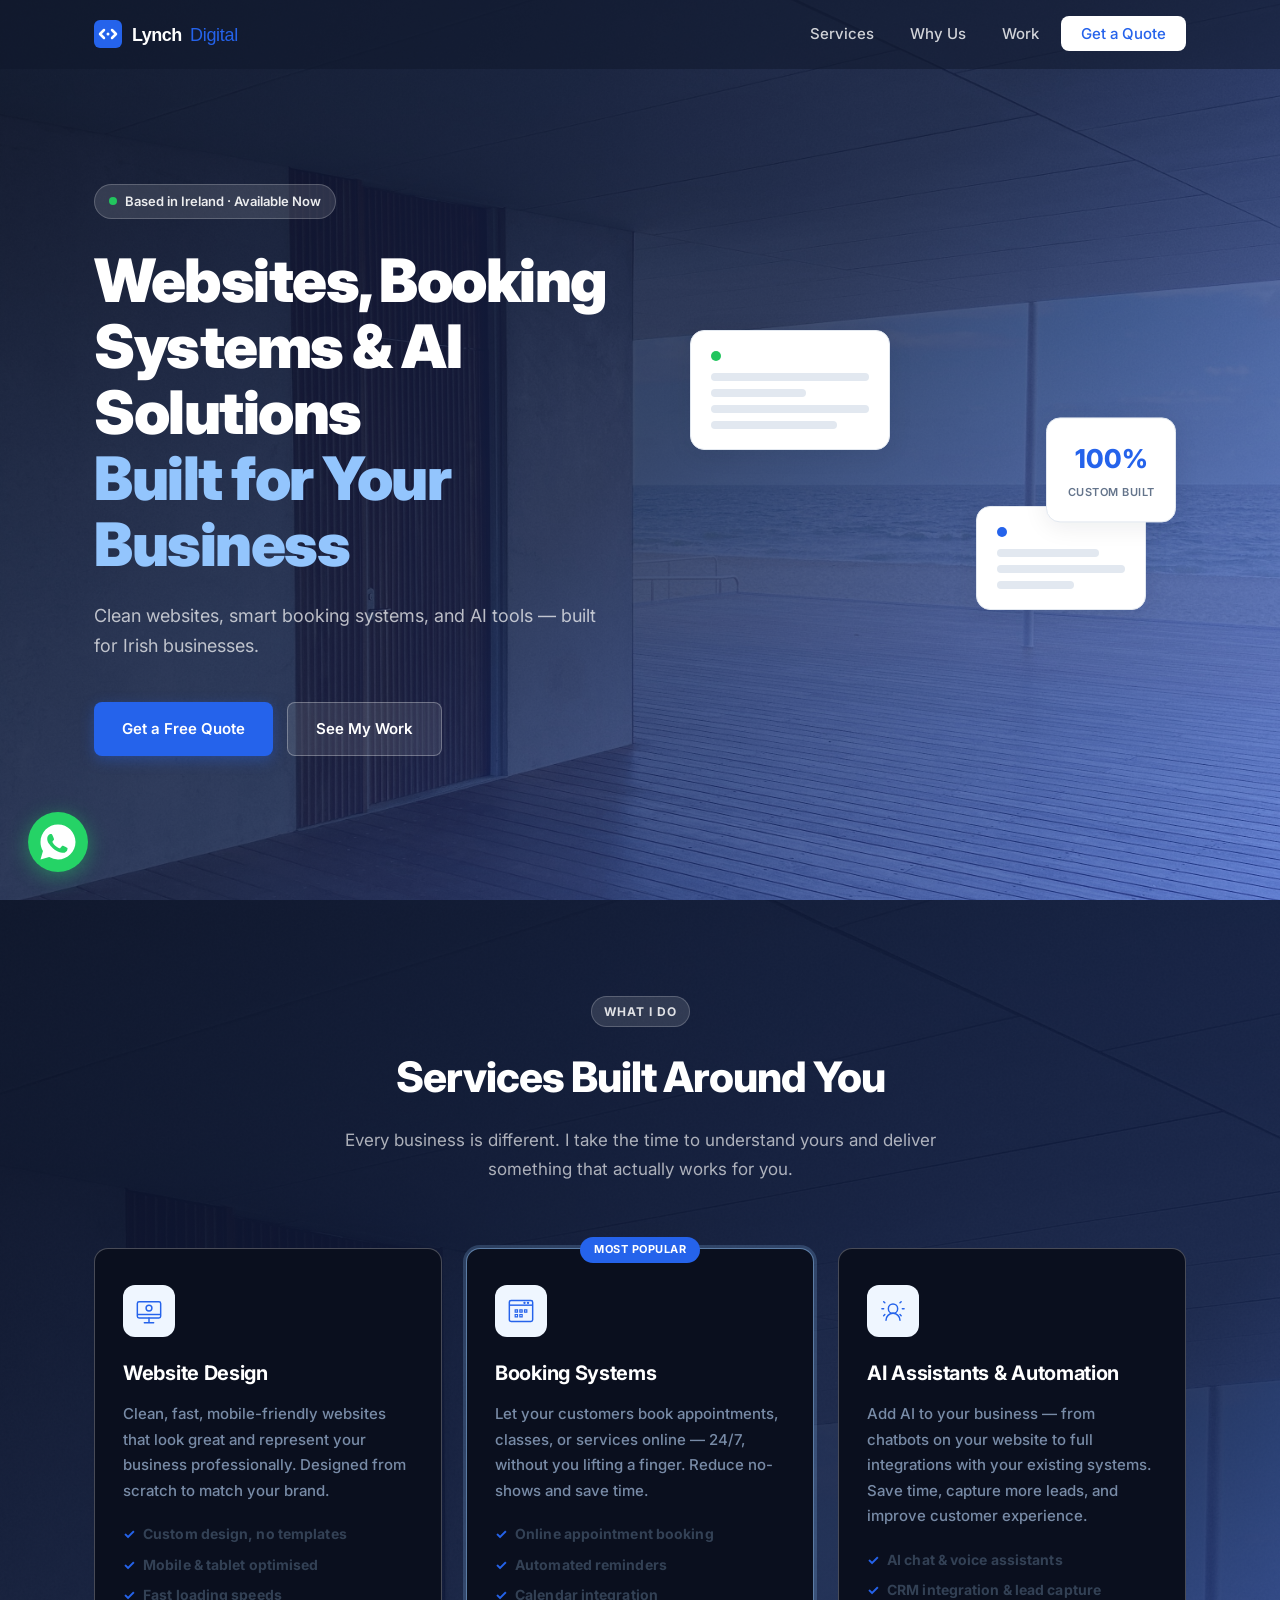
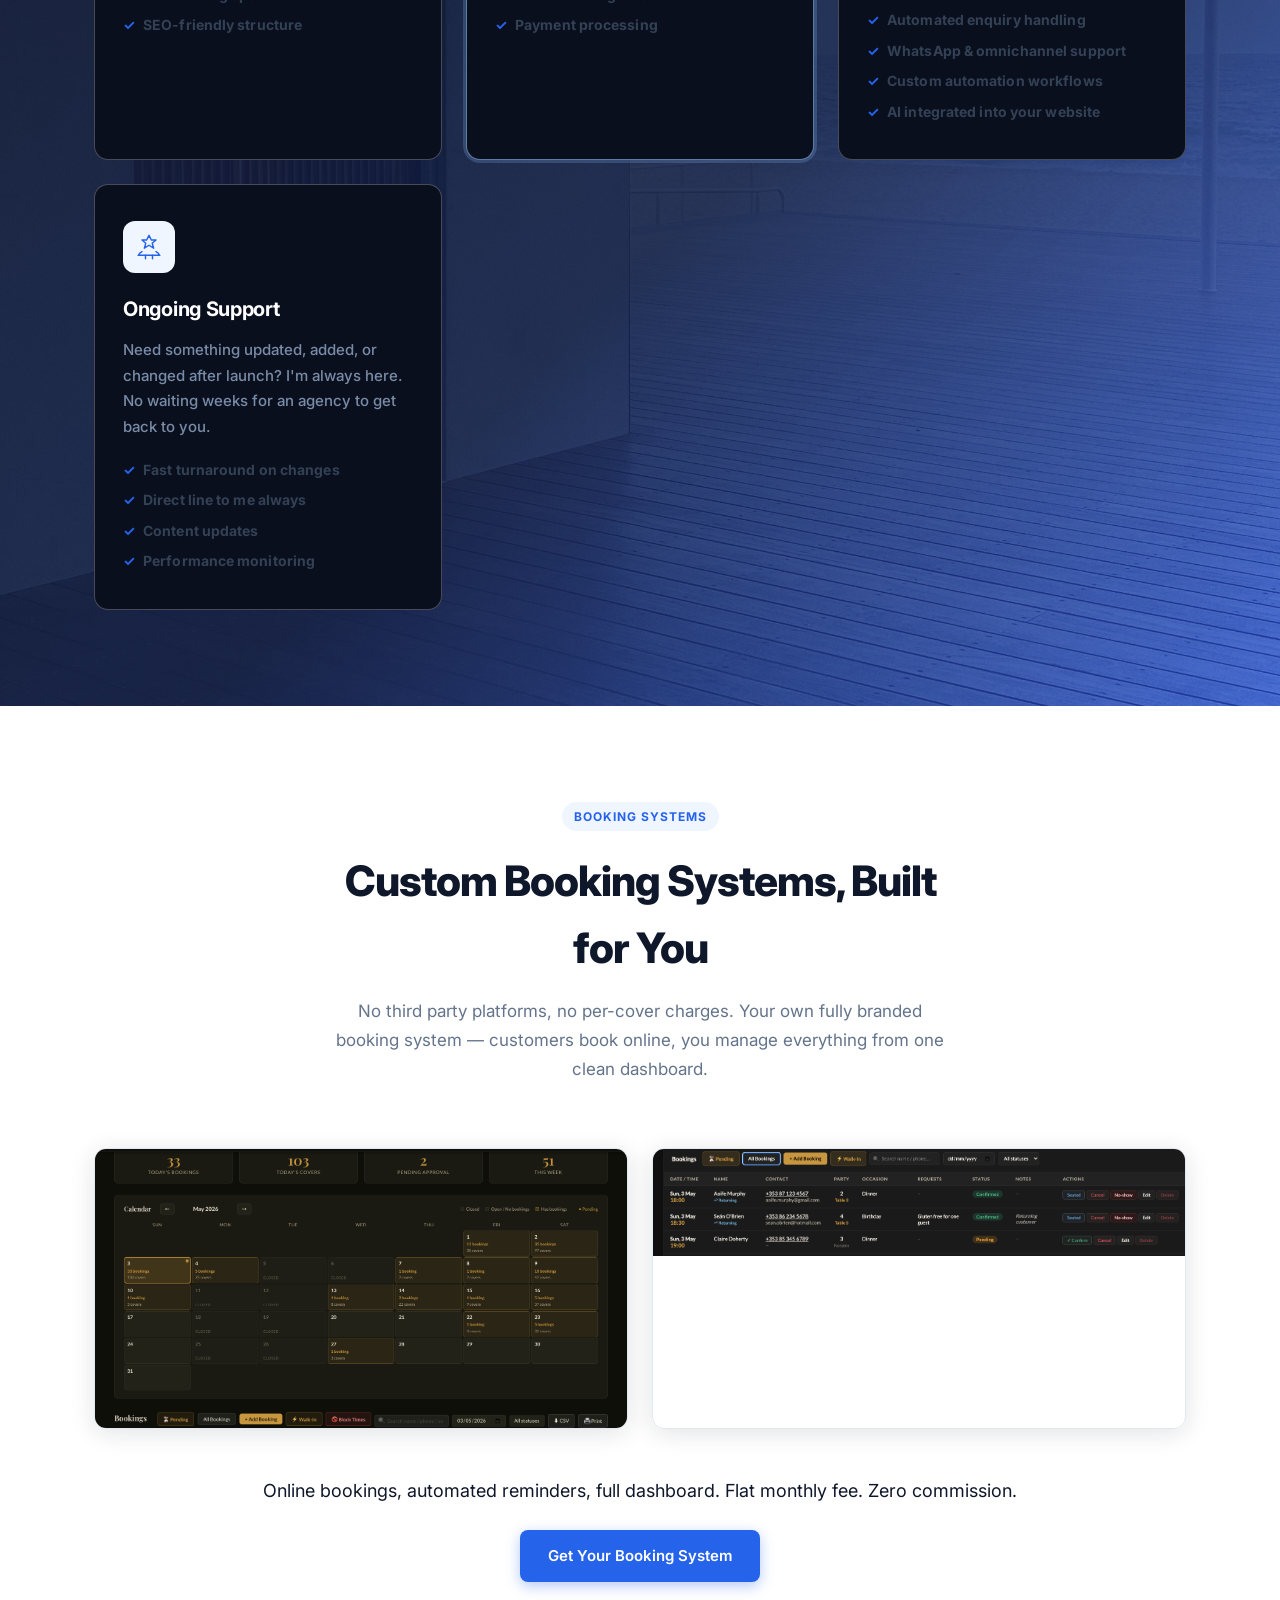
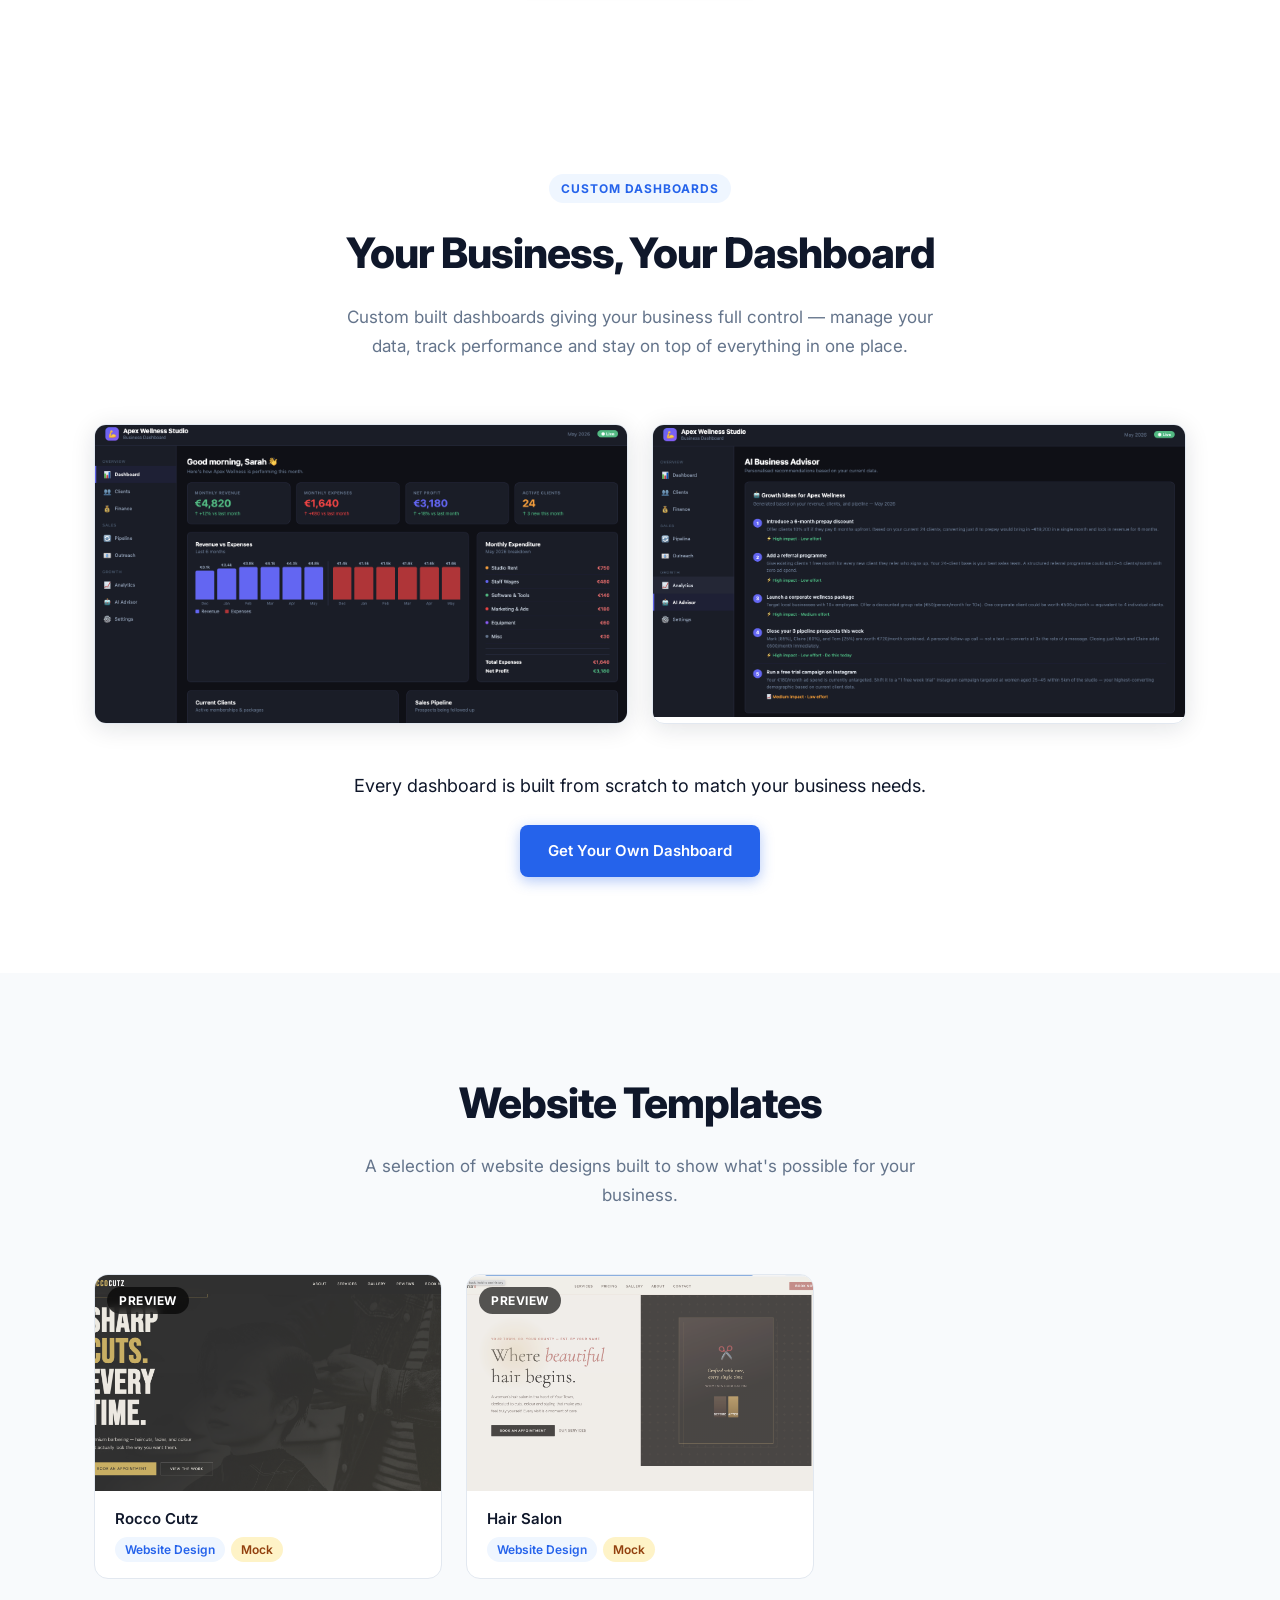
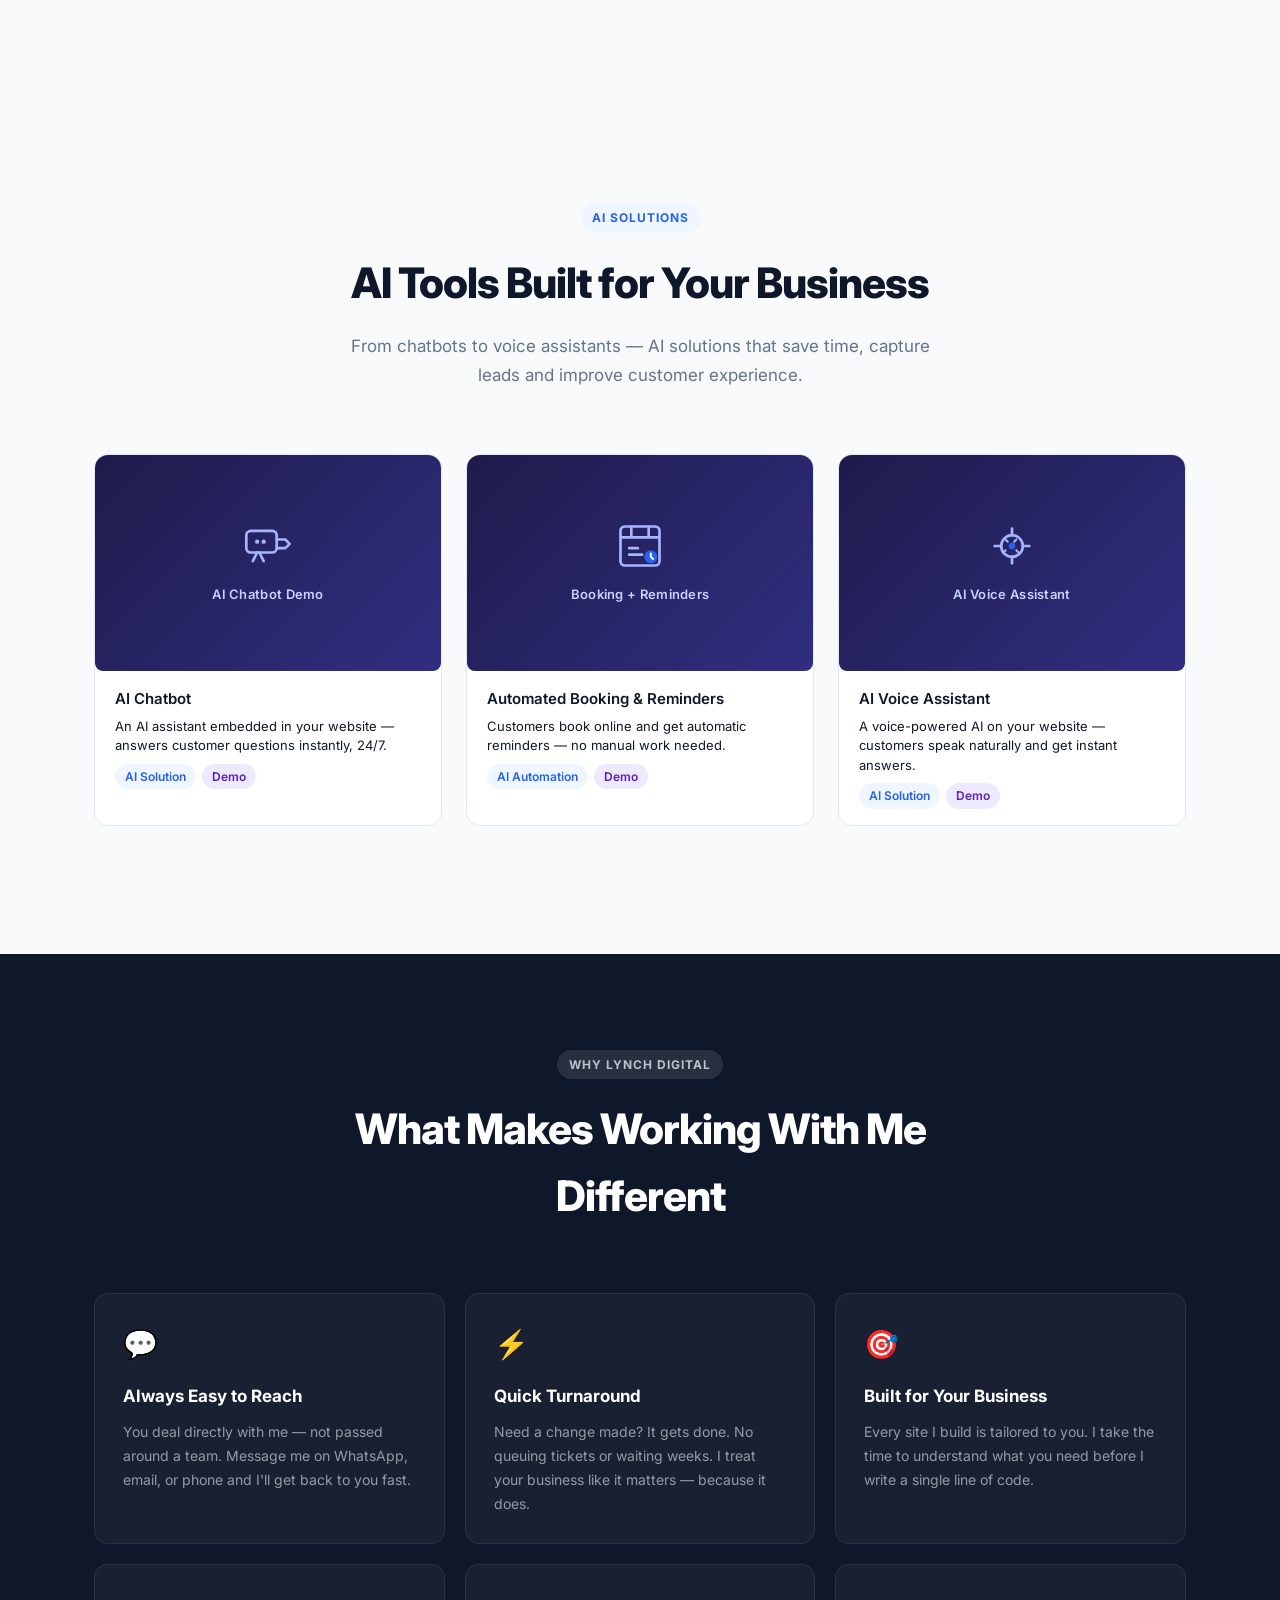
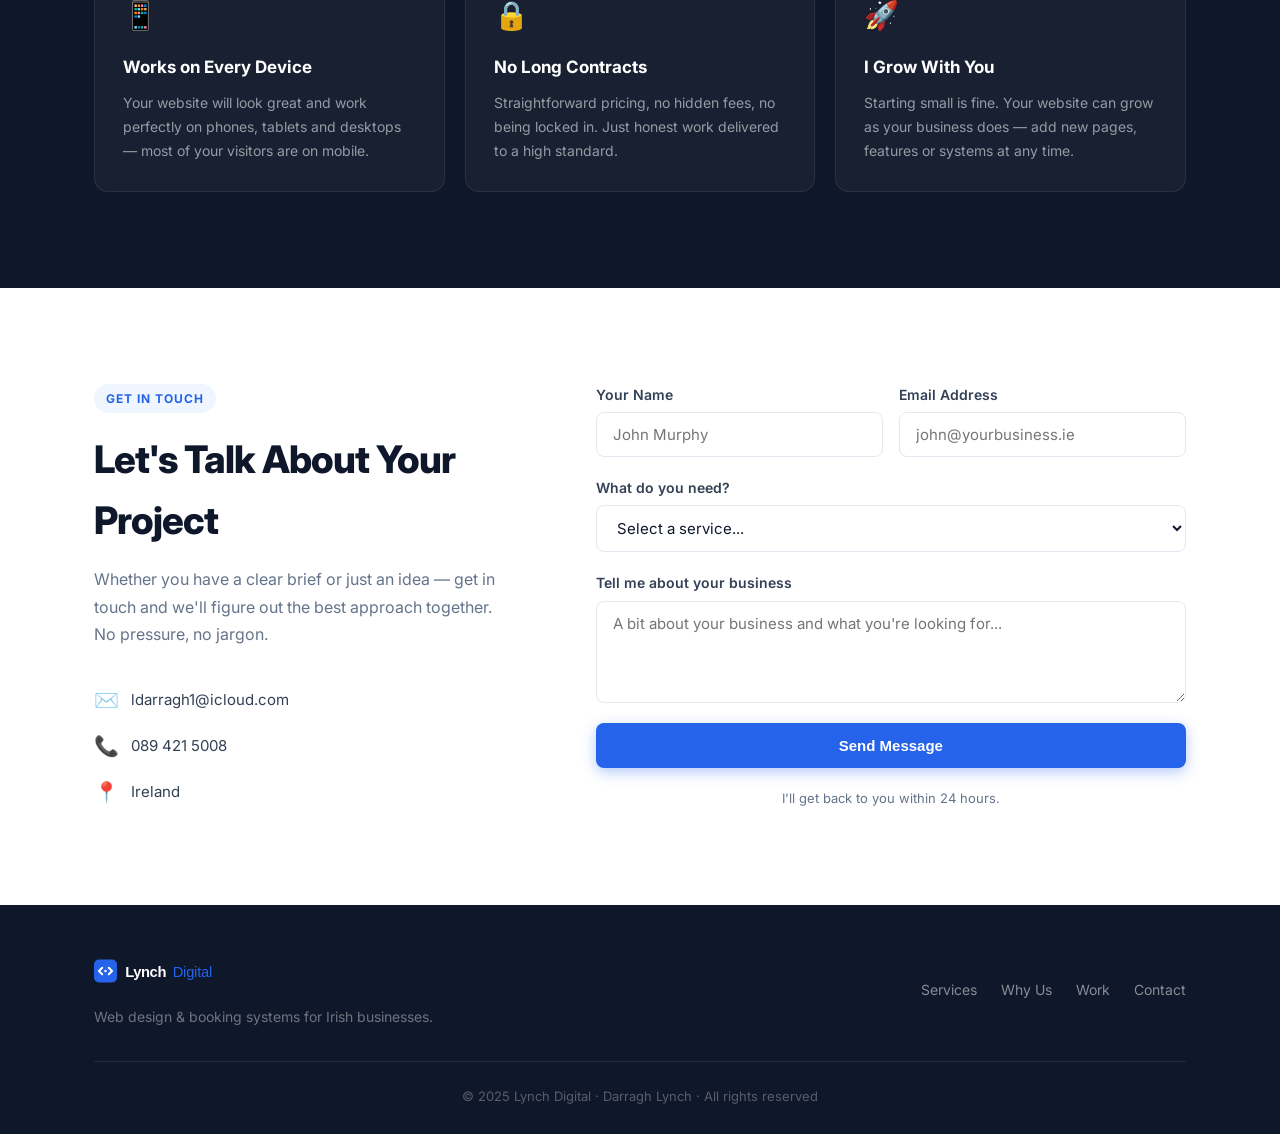
==== commit f7ae4431: "Restructure sections and add booking system showcase" ====
--- a/index.html
+++ b/index.html
@@ -176,44 +176,25 @@
     </div>
   </section>
 
-  <!-- WHY LYNCH DIGITAL -->
-  <section class="why" id="why">
-    <div class="container">
-      <div class="section-header light">
-        <span class="section-tag">Why Lynch Digital</span>
-        <h2>What Makes Working With Me Different</h2>
-      </div>
-      <div class="why-grid">
-        <div class="why-card">
-          <div class="why-icon">💬</div>
-          <h4>Always Easy to Reach</h4>
-          <p>You deal directly with me — not passed around a team. Message me on WhatsApp, email, or phone and I'll get back to you fast.</p>
-        </div>
-        <div class="why-card">
-          <div class="why-icon">⚡</div>
-          <h4>Quick Turnaround</h4>
-          <p>Need a change made? It gets done. No queuing tickets or waiting weeks. I treat your business like it matters — because it does.</p>
-        </div>
-        <div class="why-card">
-          <div class="why-icon">🎯</div>
-          <h4>Built for Your Business</h4>
-          <p>Every site I build is tailored to you. I take the time to understand what you need before I write a single line of code.</p>
-        </div>
-        <div class="why-card">
-          <div class="why-icon">📱</div>
-          <h4>Works on Every Device</h4>
-          <p>Your website will look great and work perfectly on phones, tablets and desktops — most of your visitors are on mobile.</p>
-        </div>
-        <div class="why-card">
-          <div class="why-icon">🔒</div>
-          <h4>No Long Contracts</h4>
-          <p>Straightforward pricing, no hidden fees, no being locked in. Just honest work delivered to a high standard.</p>
-        </div>
-        <div class="why-card">
-          <div class="why-icon">🚀</div>
-          <h4>I Grow With You</h4>
-          <p>Starting small is fine. Your website can grow as your business does — add new pages, features or systems at any time.</p>
-        </div>
+  <!-- BOOKING SYSTEM SHOWCASE -->
+  <section class="dashboards" id="booking-showcase">
+    <div class="container">
+      <div class="section-header">
+        <span class="section-tag">Booking Systems</span>
+        <h2>Custom Booking Systems, Built for You</h2>
+        <p>No third party platforms, no per-cover charges. Your own fully branded booking system — customers book online, you manage everything from one clean dashboard.</p>
+      </div>
+      <div class="dashboard-grid">
+        <div class="dashboard-item">
+          <img src="booking1.png" alt="Booking system calendar view" class="dashboard-img" />
+        </div>
+        <div class="dashboard-item">
+          <img src="booking2.png" alt="Booking system dashboard view" class="dashboard-img" />
+        </div>
+      </div>
+      <div class="dashboard-cta">
+        <p>Online bookings, automated reminders, full dashboard. Flat monthly fee. Zero commission.</p>
+        <a href="#contact" class="btn btn-primary">Get Your Booking System</a>
       </div>
     </div>
   </section>
@@ -223,34 +204,33 @@
     <div class="container">
       <div class="section-header">
         <span class="section-tag">Custom Dashboards</span>
-        <h2>Built for Your Business, Owned by You</h2>
-        <p>Every booking system I build comes with a fully custom dashboard — so you can manage reservations, track covers, and stay in control without paying commission to anyone.</p>
+        <h2>Your Business, Your Dashboard</h2>
+        <p>Custom built dashboards giving your business full control — manage your data, track performance and stay on top of everything in one place.</p>
       </div>
       <div class="dashboard-grid">
         <div class="dashboard-item">
-          <img src="dashboard1.png" alt="Custom booking dashboard" class="dashboard-img" />
+          <img src="dashboard1.png" alt="Custom business dashboard" class="dashboard-img" />
         </div>
         <div class="dashboard-item">
-          <img src="dashboard2.png" alt="Custom booking dashboard view" class="dashboard-img" />
+          <img src="dashboard2.png" alt="Custom business dashboard view" class="dashboard-img" />
         </div>
       </div>
       <div class="dashboard-cta">
-        <p>No third party platforms. No per-cover fees. Just a system that works for you.</p>
+        <p>Every dashboard is built from scratch to match your business needs.</p>
         <a href="#contact" class="btn btn-primary">Get Your Own Dashboard</a>
       </div>
     </div>
   </section>
 
-  <!-- PORTFOLIO -->
+  <!-- WEBSITE TEMPLATES -->
   <section class="portfolio" id="portfolio">
     <div class="container">
       <div class="section-header">
-<h2>Website Templates</h2>
+        <h2>Website Templates</h2>
         <p>A selection of website designs built to show what's possible for your business.</p>
       </div>
       <div class="portfolio-grid">
-
-<div class="portfolio-item">
+        <div class="portfolio-item">
           <div class="portfolio-img preview-overlay">
             <img src="rorynew.png" alt="Website template preview" />
             <div class="preview-badge">Preview</div>
@@ -263,7 +243,6 @@
             </div>
           </div>
         </div>
-
         <div class="portfolio-item">
           <div class="portfolio-img preview-overlay">
             <img src="hairsalon.png" alt="Hair salon website preview" />
@@ -277,7 +256,19 @@
             </div>
           </div>
         </div>
-
+      </div>
+    </div>
+  </section>
+
+  <!-- AI SOLUTIONS -->
+  <section class="portfolio" id="ai-solutions">
+    <div class="container">
+      <div class="section-header">
+        <span class="section-tag">AI Solutions</span>
+        <h2>AI Tools Built for Your Business</h2>
+        <p>From chatbots to voice assistants — AI solutions that save time, capture leads and improve customer experience.</p>
+      </div>
+      <div class="portfolio-grid">
         <div class="portfolio-item">
           <div class="portfolio-img ai-demo-placeholder">
             <div class="ai-demo-icon">
@@ -300,7 +291,6 @@
             </div>
           </div>
         </div>
-
         <div class="portfolio-item">
           <div class="portfolio-img ai-demo-placeholder">
             <div class="ai-demo-icon">
@@ -324,7 +314,6 @@
             </div>
           </div>
         </div>
-
         <div class="portfolio-item">
           <div class="portfolio-img ai-demo-placeholder">
             <div class="ai-demo-icon">
@@ -346,7 +335,48 @@
             </div>
           </div>
         </div>
-
+      </div>
+    </div>
+  </section>
+
+  <!-- WHY LYNCH DIGITAL -->
+  <section class="why" id="why">
+    <div class="container">
+      <div class="section-header light">
+        <span class="section-tag">Why Lynch Digital</span>
+        <h2>What Makes Working With Me Different</h2>
+      </div>
+      <div class="why-grid">
+        <div class="why-card">
+          <div class="why-icon">💬</div>
+          <h4>Always Easy to Reach</h4>
+          <p>You deal directly with me — not passed around a team. Message me on WhatsApp, email, or phone and I'll get back to you fast.</p>
+        </div>
+        <div class="why-card">
+          <div class="why-icon">⚡</div>
+          <h4>Quick Turnaround</h4>
+          <p>Need a change made? It gets done. No queuing tickets or waiting weeks. I treat your business like it matters — because it does.</p>
+        </div>
+        <div class="why-card">
+          <div class="why-icon">🎯</div>
+          <h4>Built for Your Business</h4>
+          <p>Every site I build is tailored to you. I take the time to understand what you need before I write a single line of code.</p>
+        </div>
+        <div class="why-card">
+          <div class="why-icon">📱</div>
+          <h4>Works on Every Device</h4>
+          <p>Your website will look great and work perfectly on phones, tablets and desktops — most of your visitors are on mobile.</p>
+        </div>
+        <div class="why-card">
+          <div class="why-icon">🔒</div>
+          <h4>No Long Contracts</h4>
+          <p>Straightforward pricing, no hidden fees, no being locked in. Just honest work delivered to a high standard.</p>
+        </div>
+        <div class="why-card">
+          <div class="why-icon">🚀</div>
+          <h4>I Grow With You</h4>
+          <p>Starting small is fine. Your website can grow as your business does — add new pages, features or systems at any time.</p>
+        </div>
       </div>
     </div>
   </section>
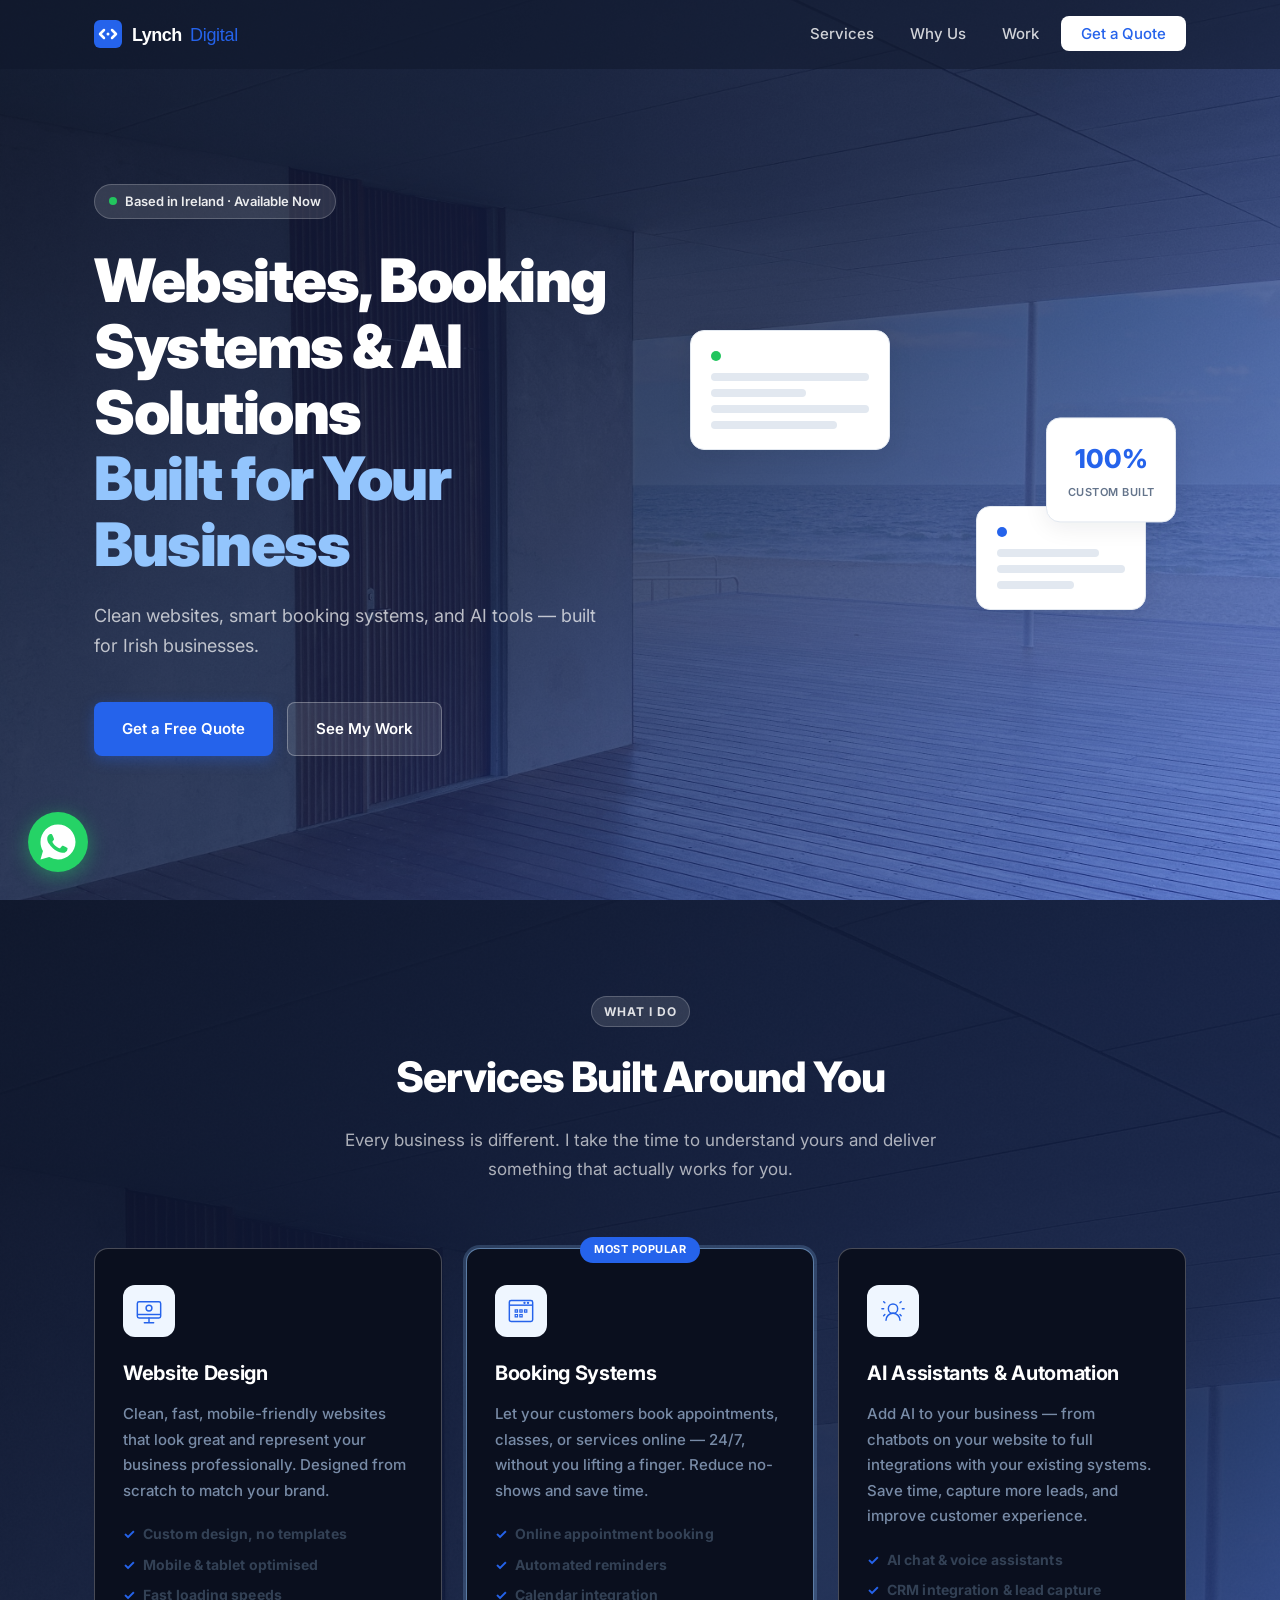
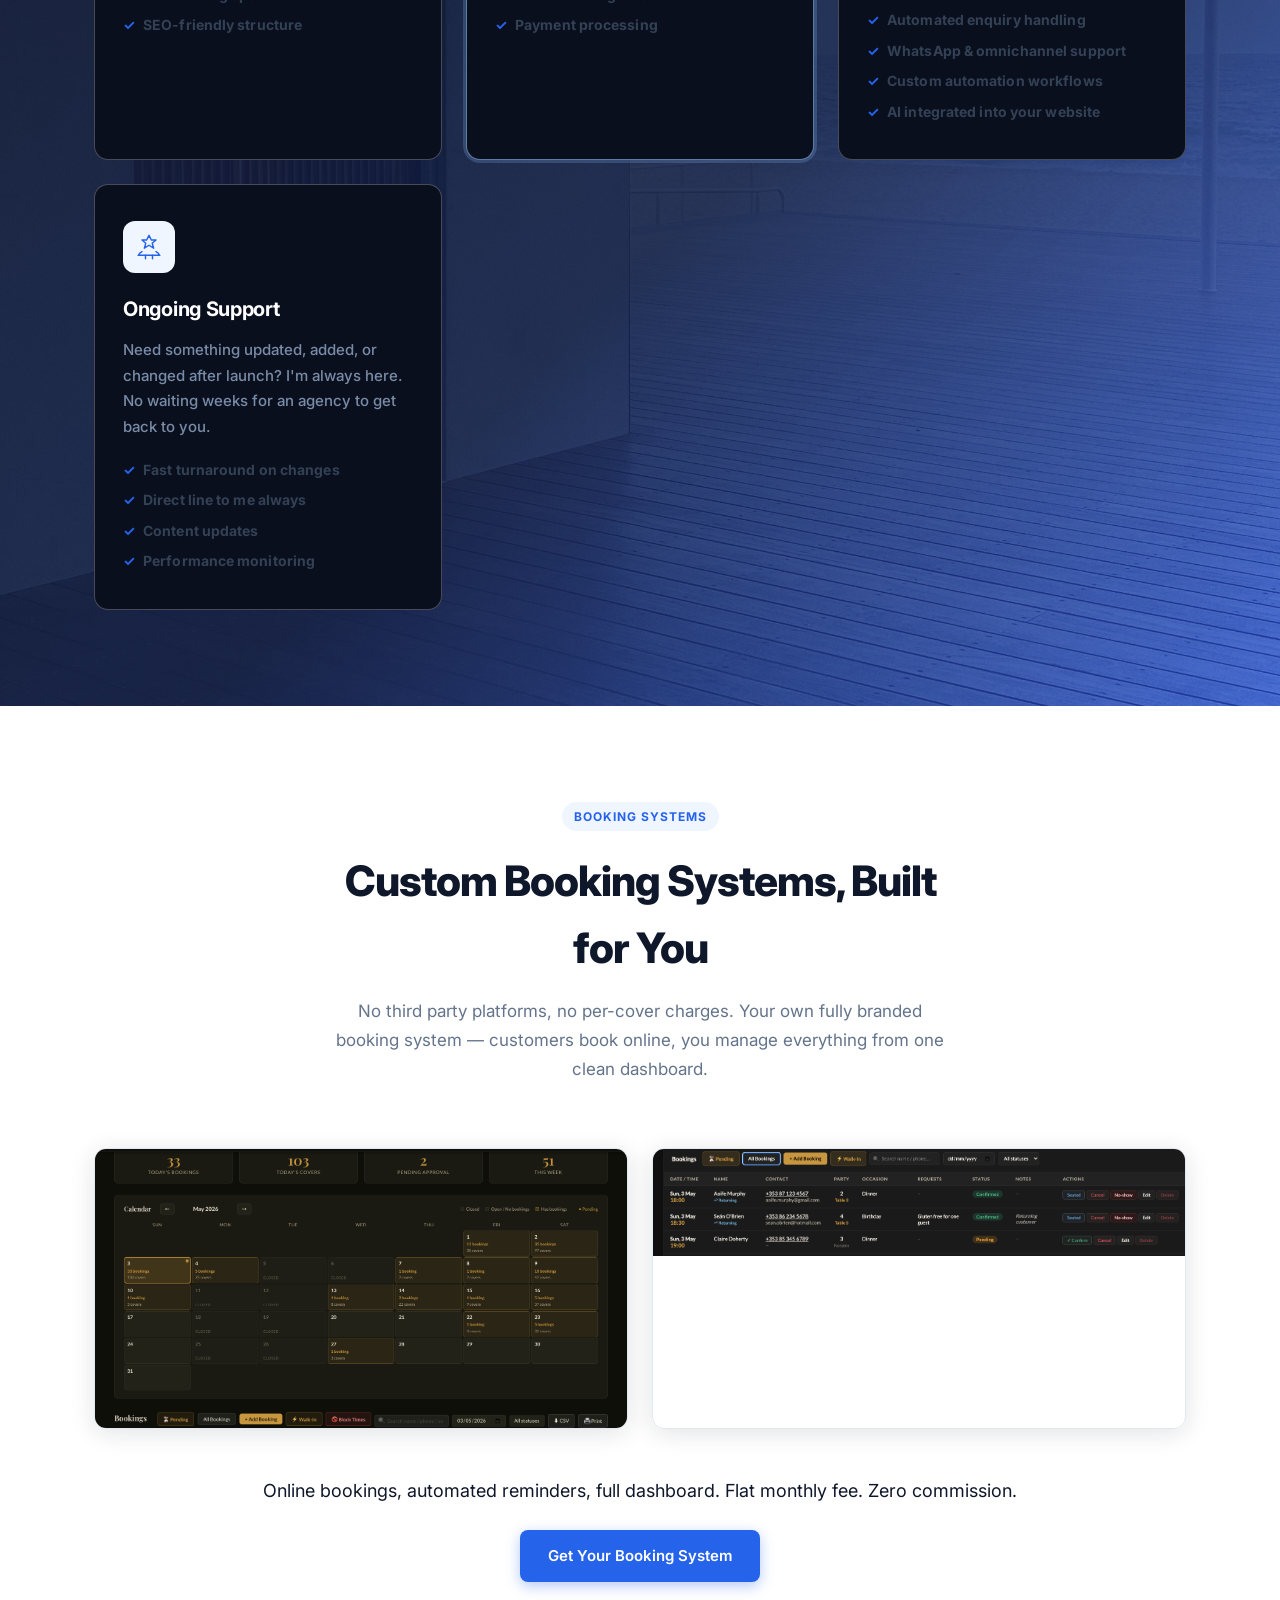
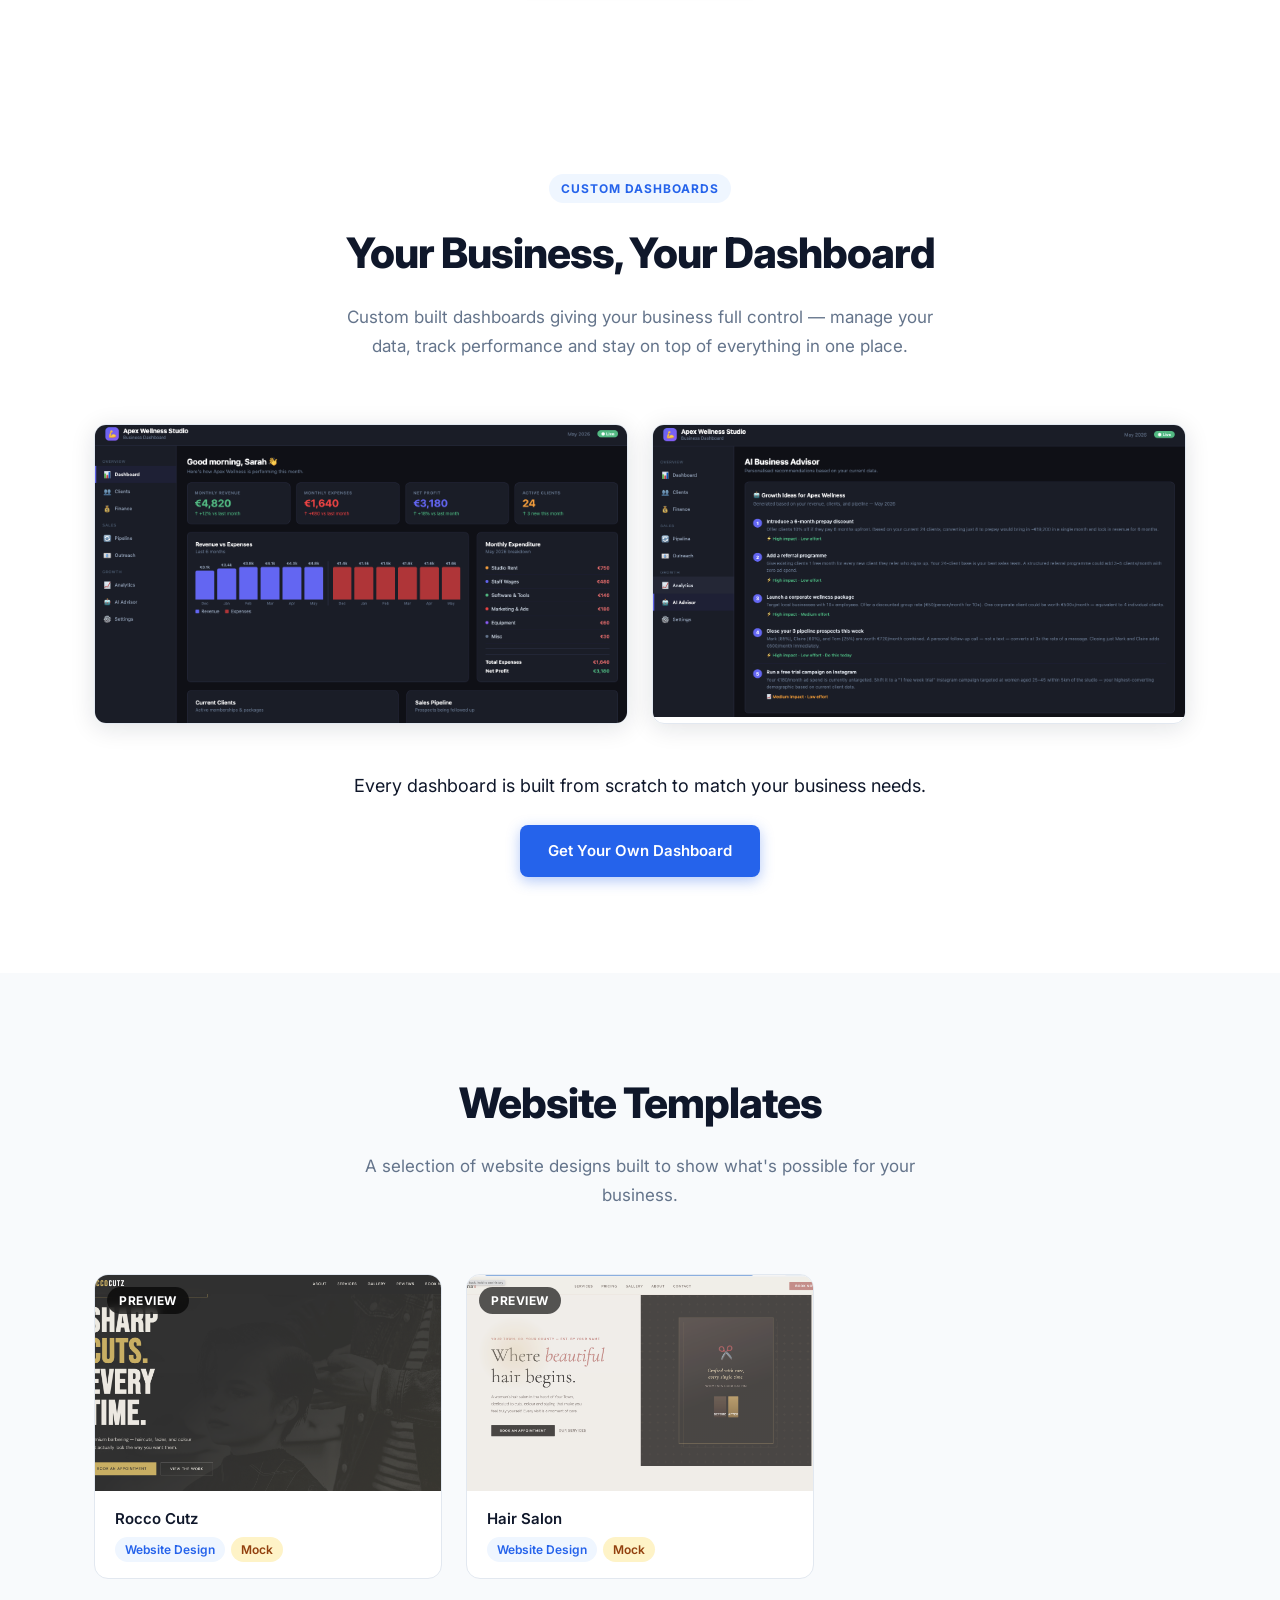
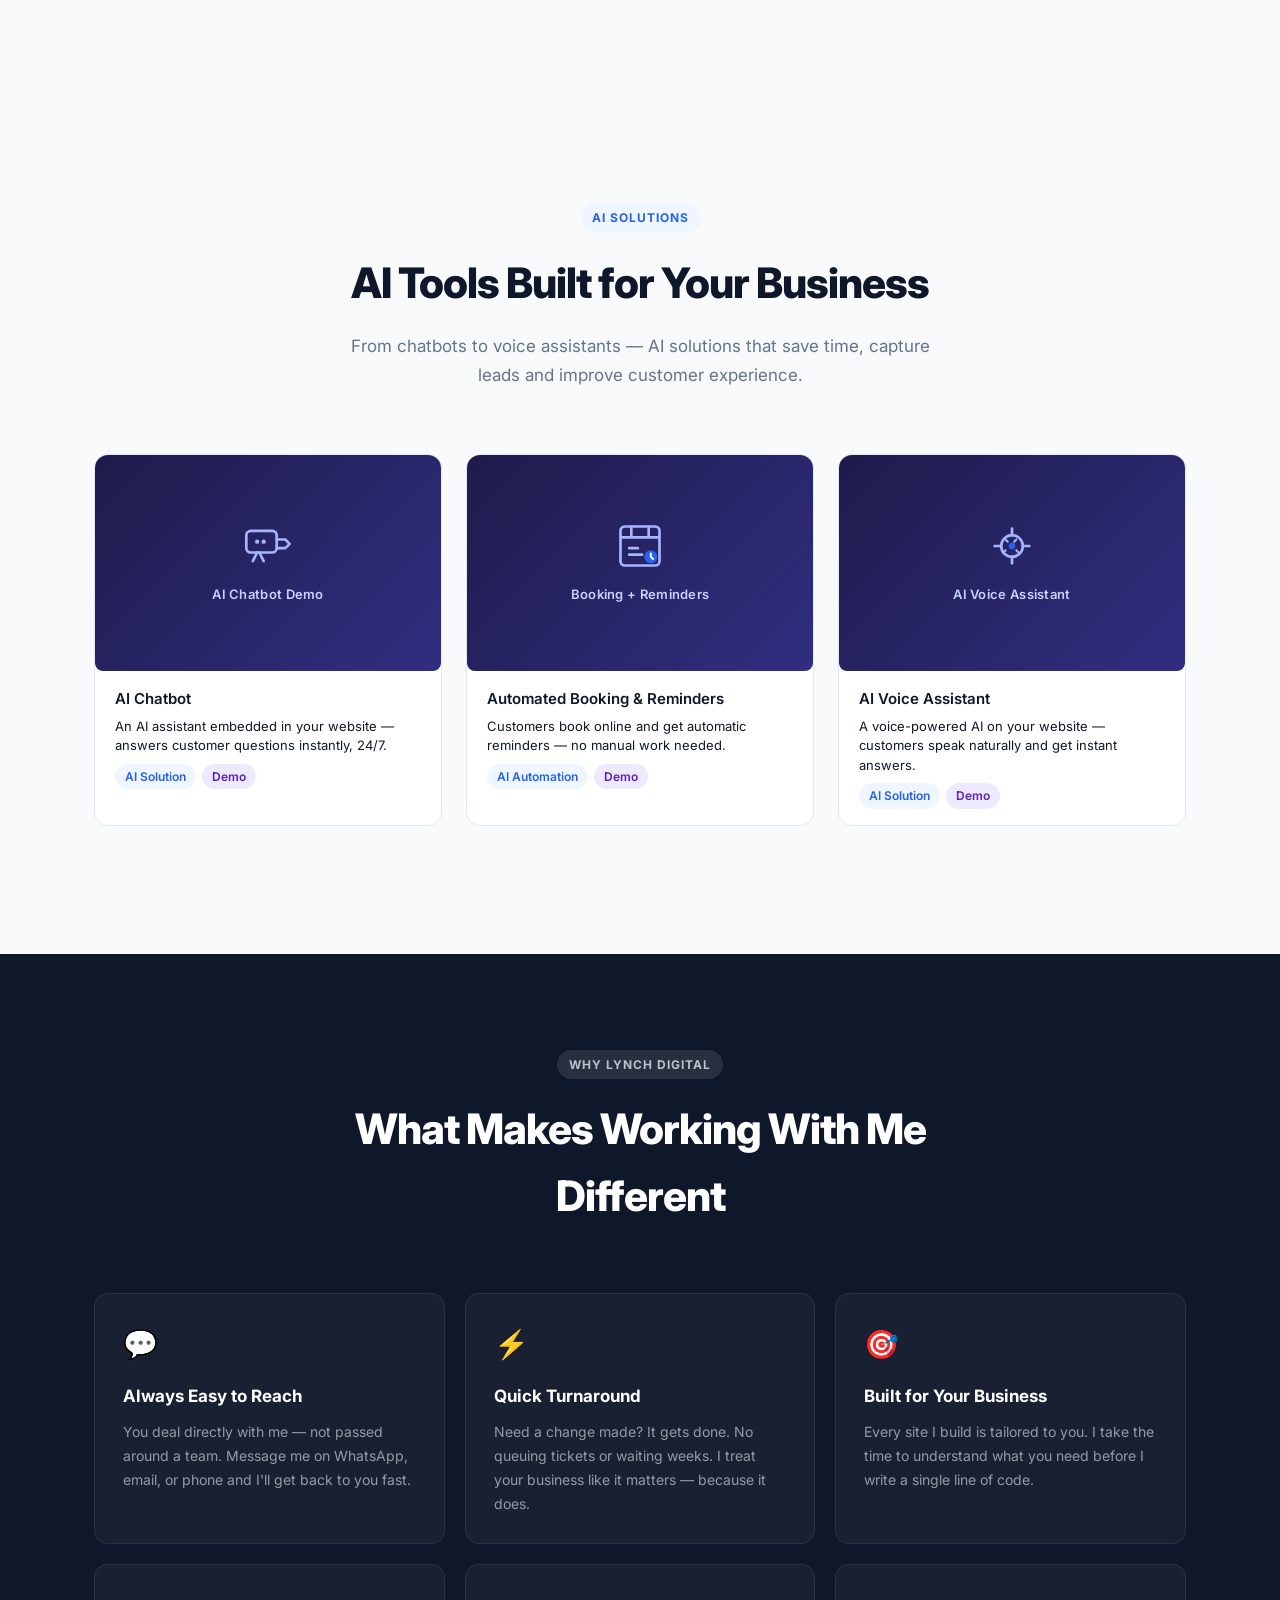
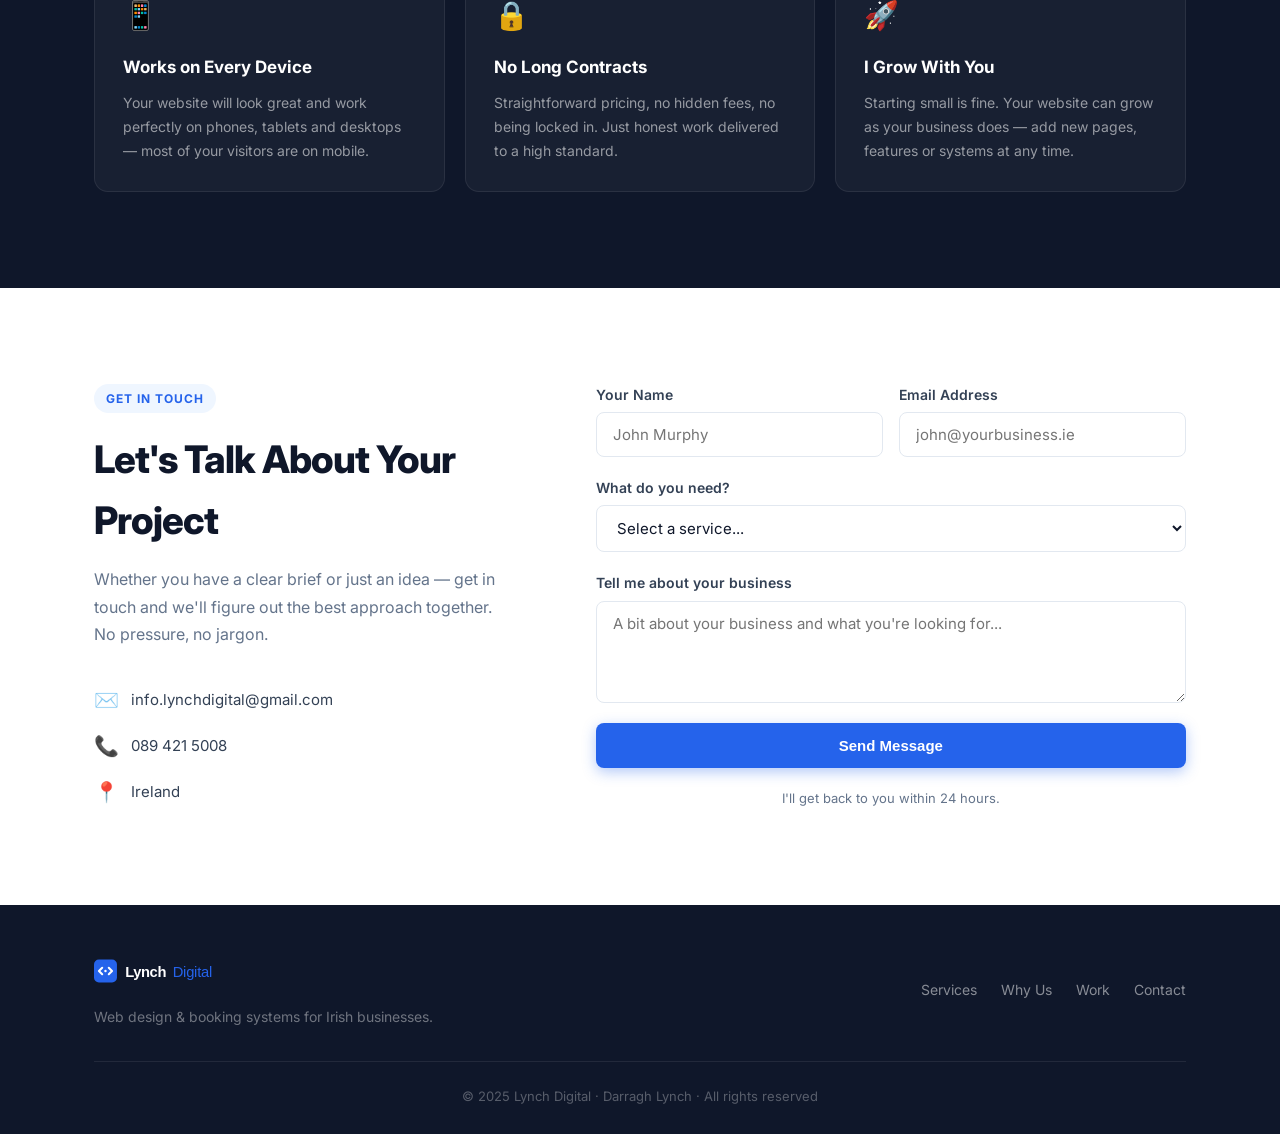
==== commit 0948517b: "Update contact email" ====
--- a/index.html
+++ b/index.html
@@ -390,9 +390,9 @@
           <h2>Let's Talk About Your Project</h2>
           <p>Whether you have a clear brief or just an idea — get in touch and we'll figure out the best approach together. No pressure, no jargon.</p>
           <div class="contact-details">
-            <a href="mailto:ldarragh1@icloud.com" class="contact-item">
+            <a href="mailto:info.lynchdigital@gmail.com" class="contact-item">
               <span class="contact-icon">✉️</span>
-              <span>ldarragh1@icloud.com</span>
+              <span>info.lynchdigital@gmail.com</span>
             </a>
             <a href="tel:+353894215008" class="contact-item">
               <span class="contact-icon">📞</span>
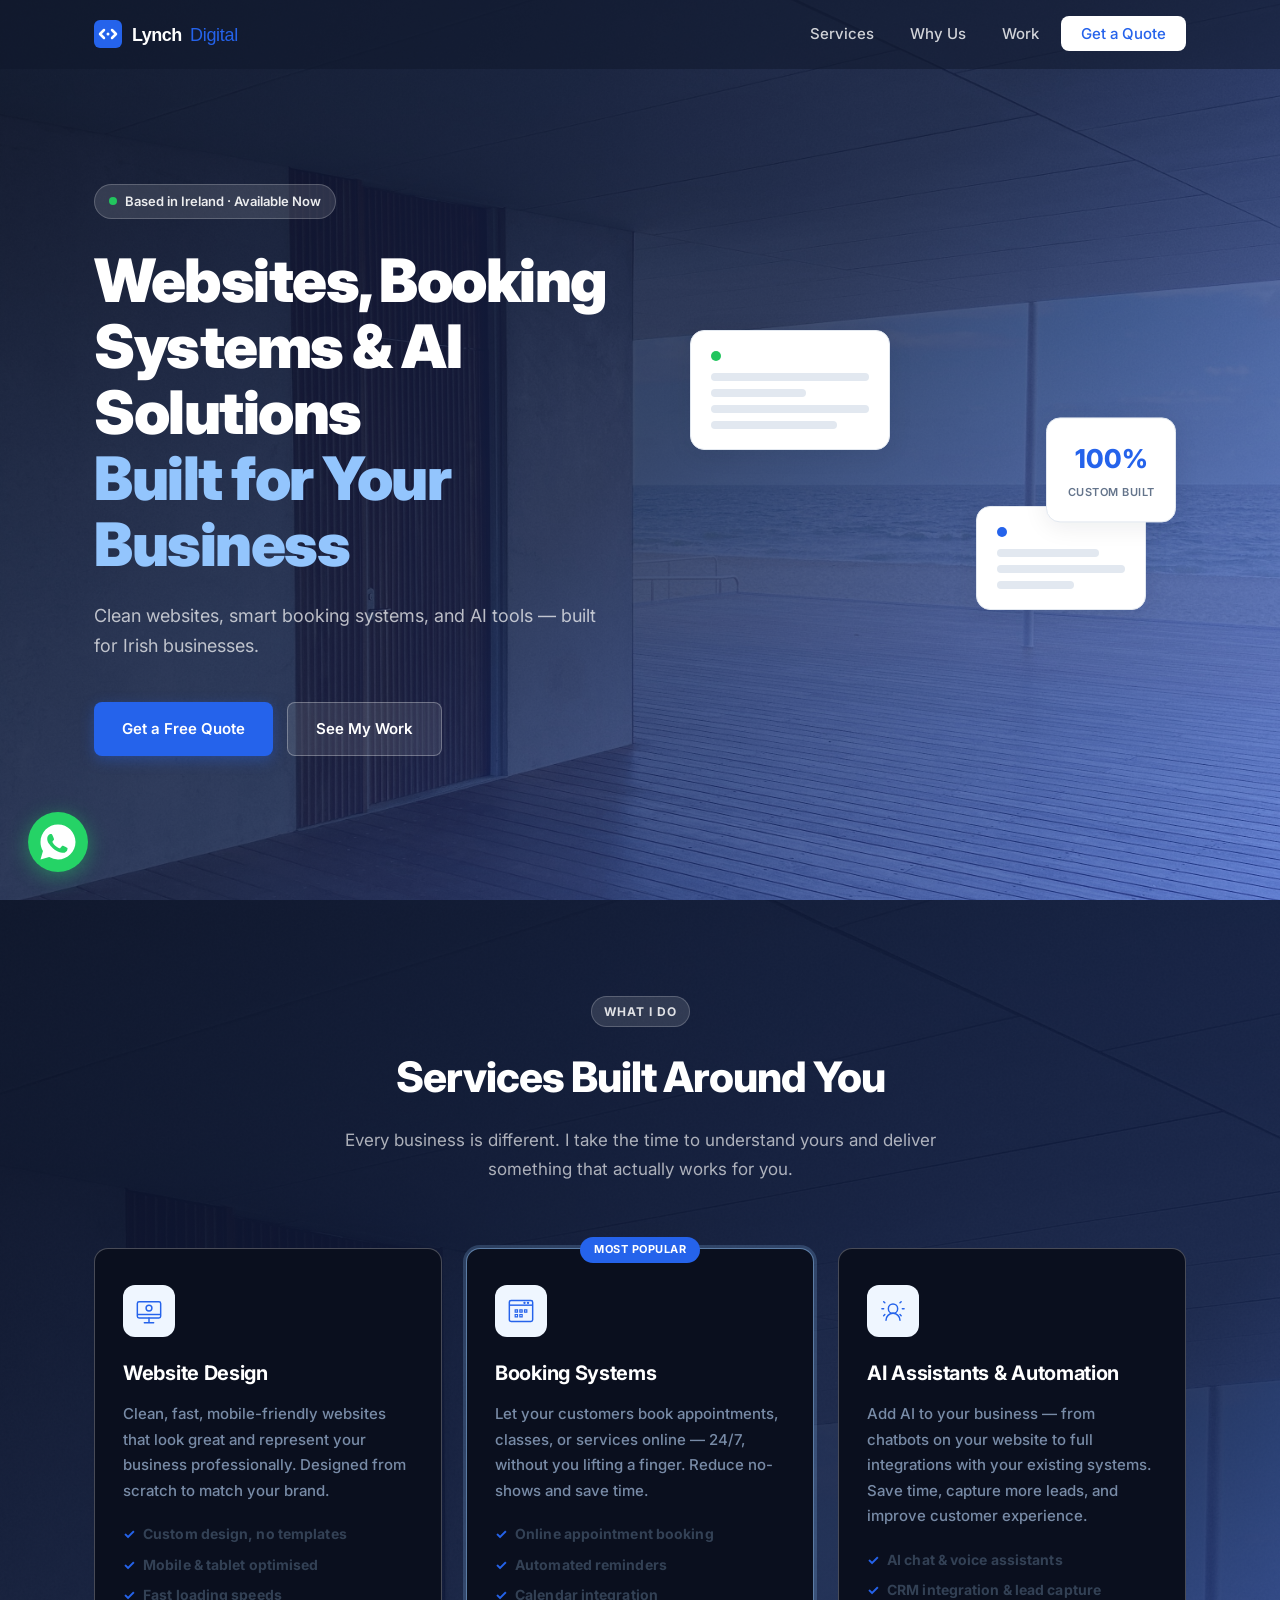
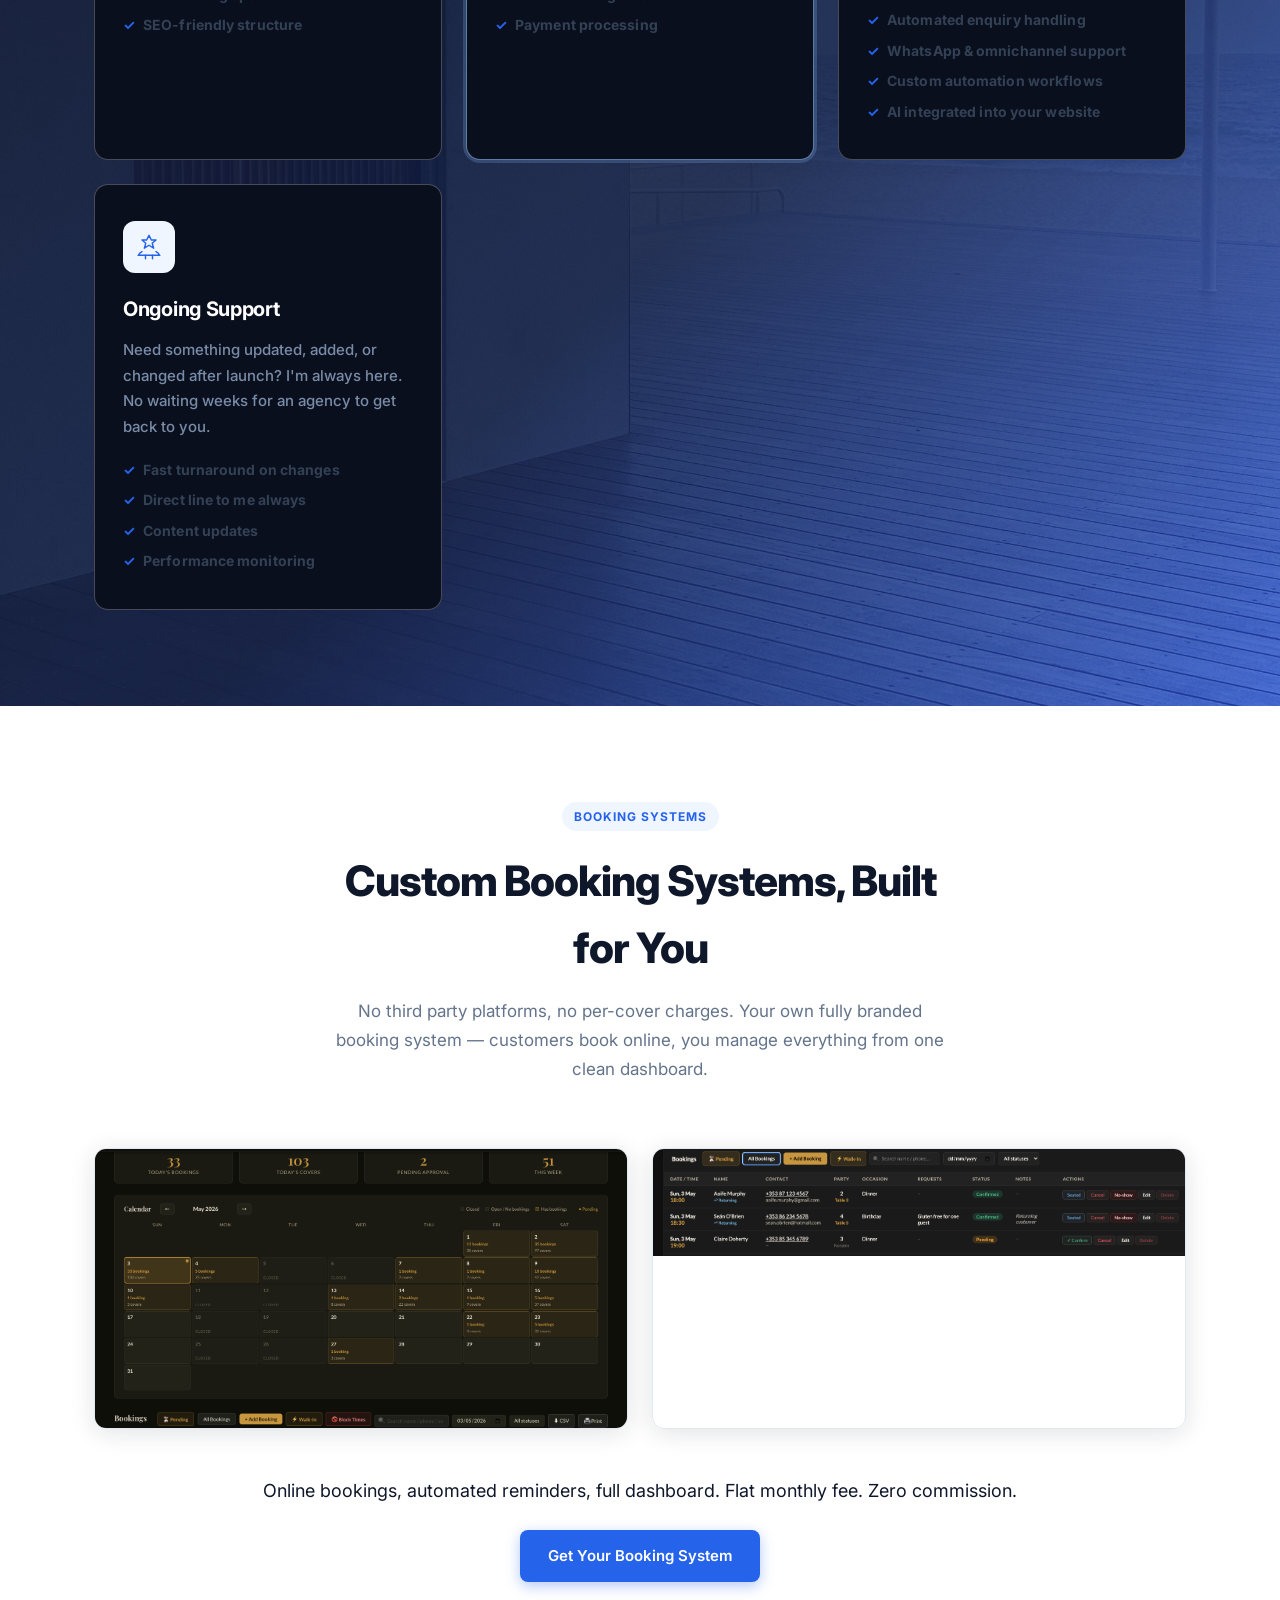
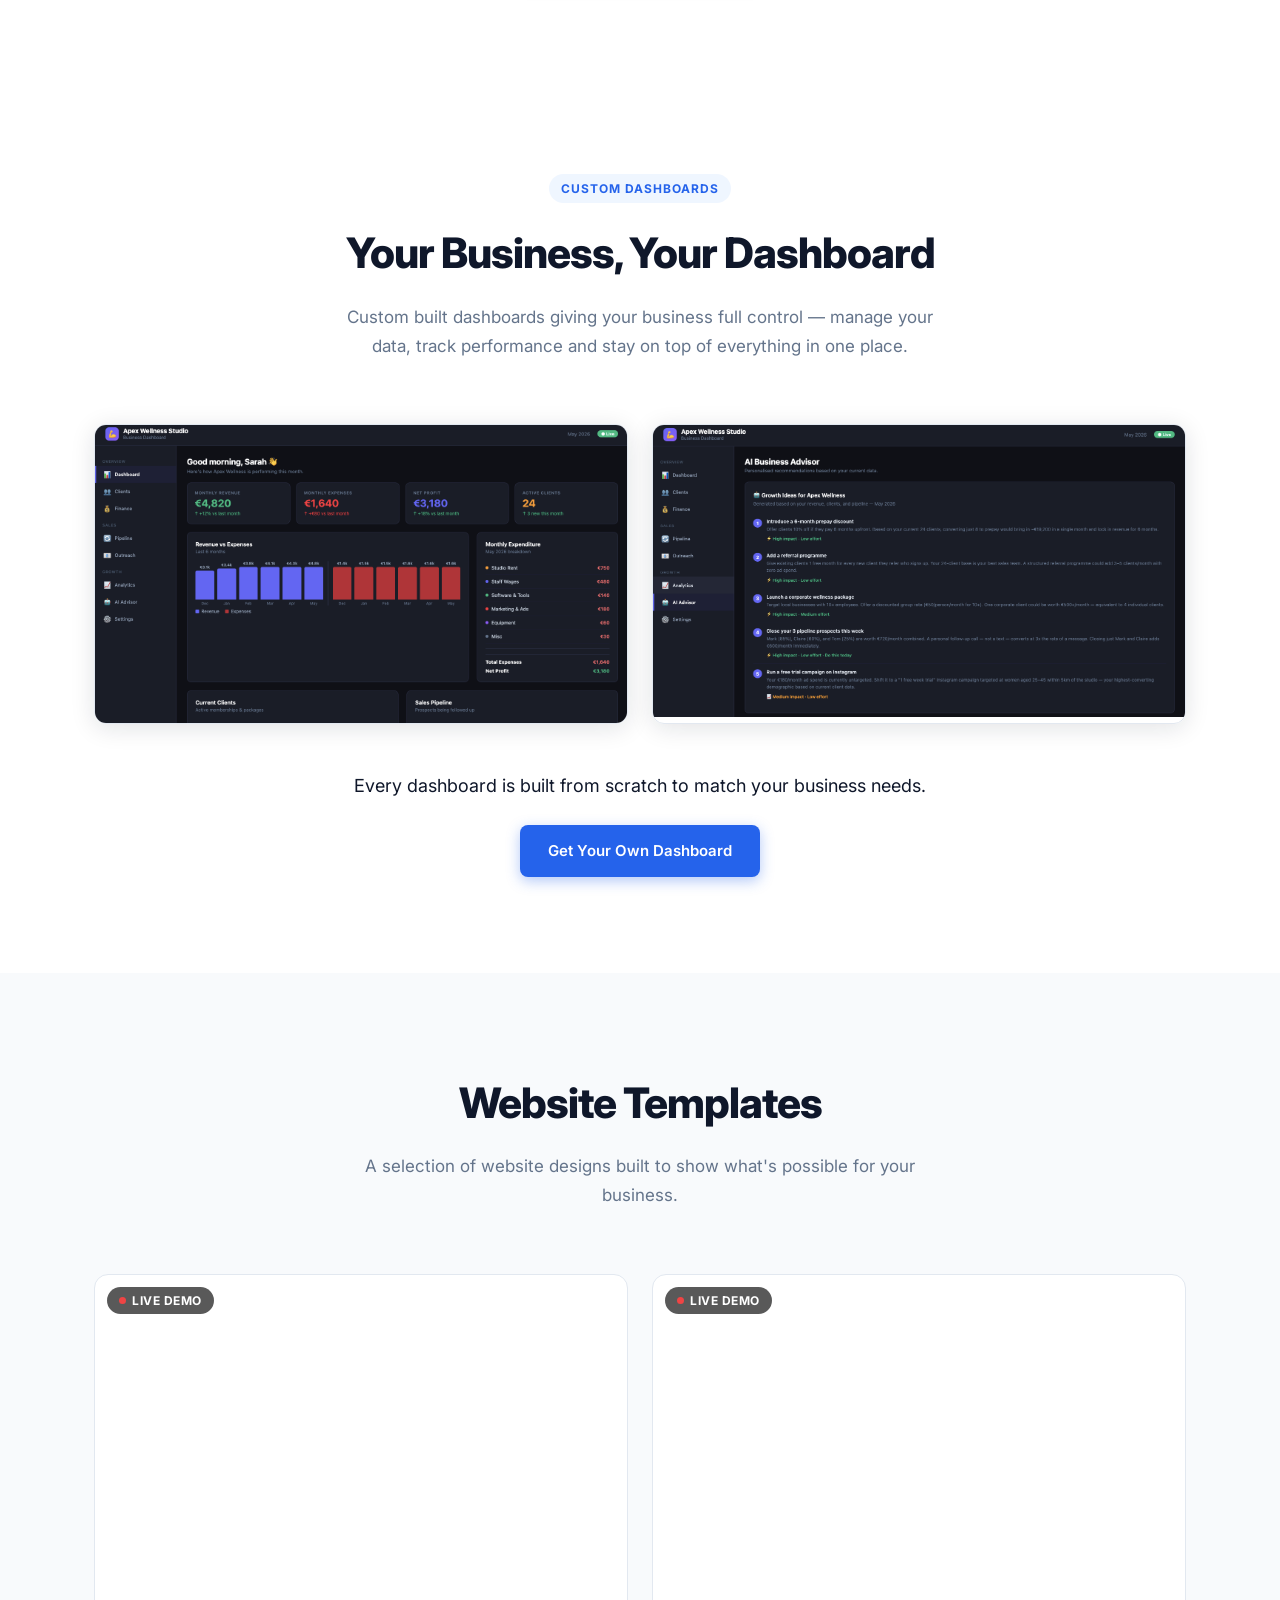
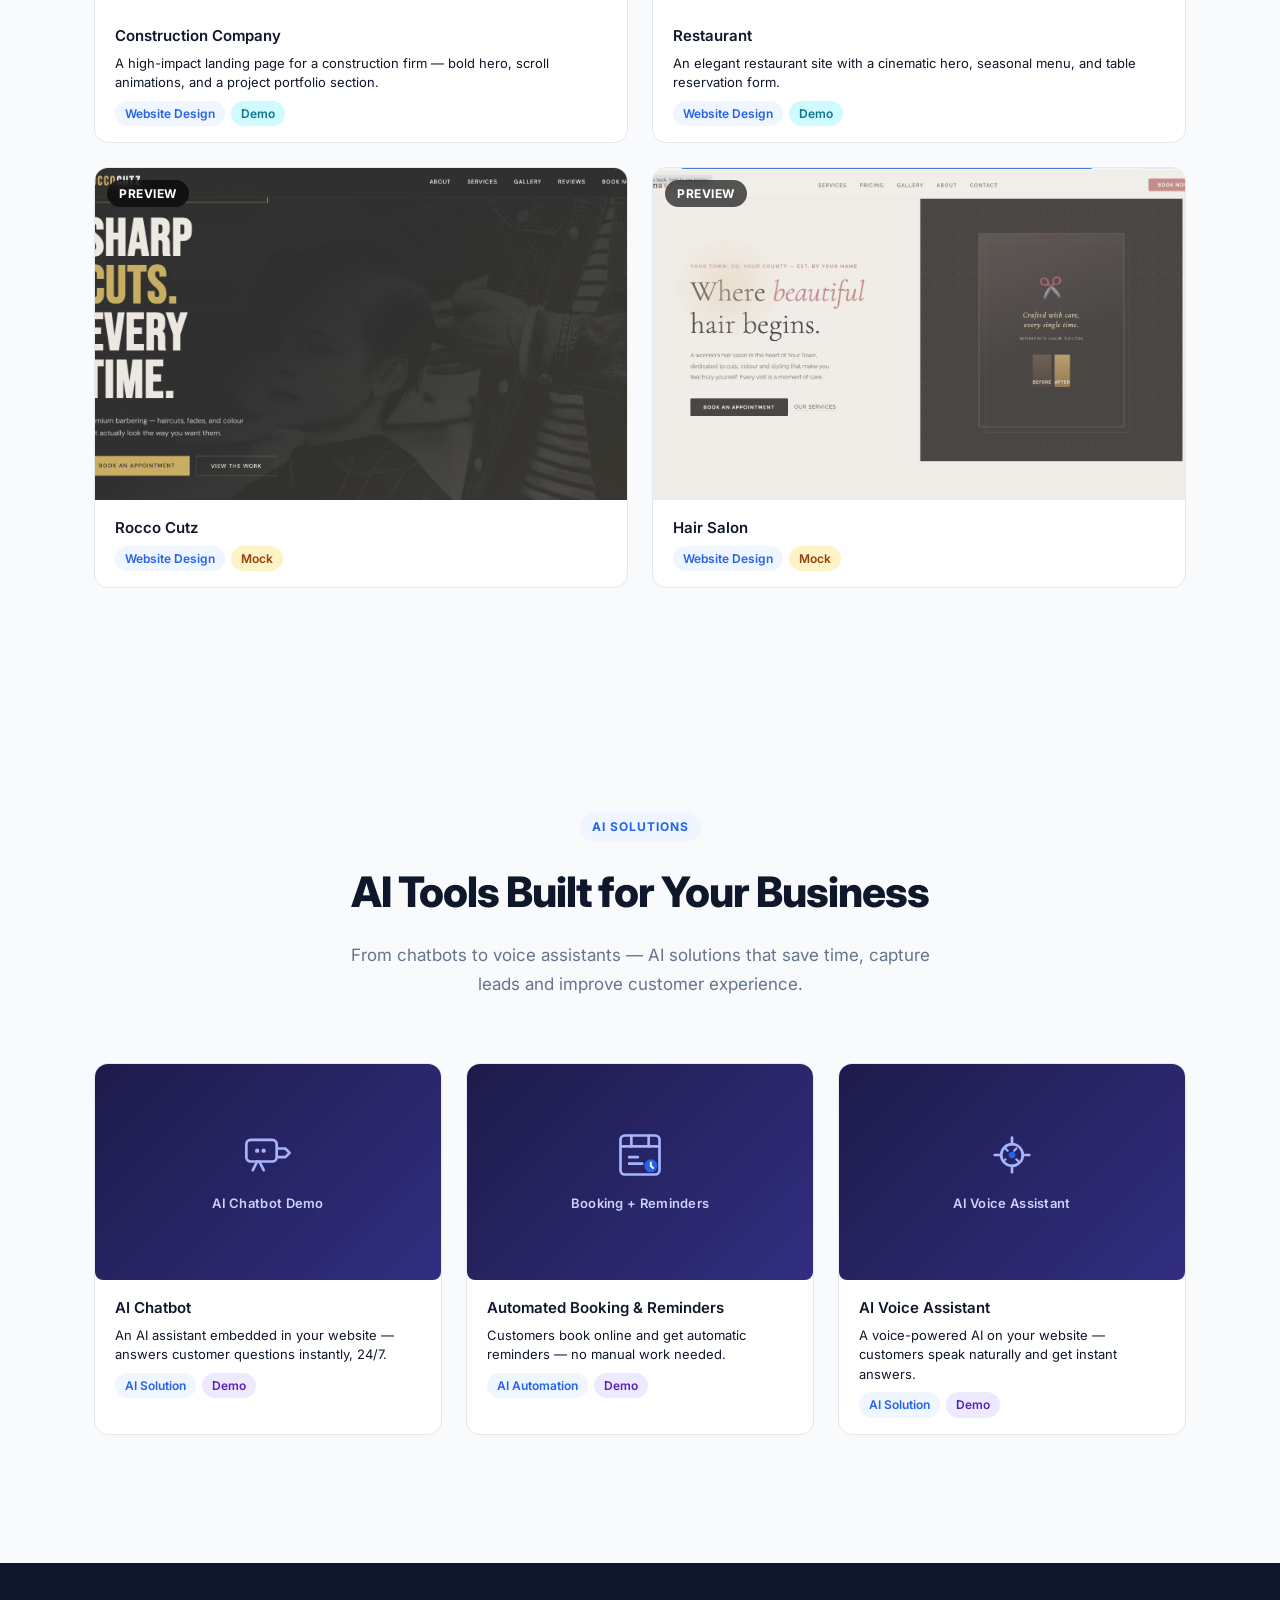
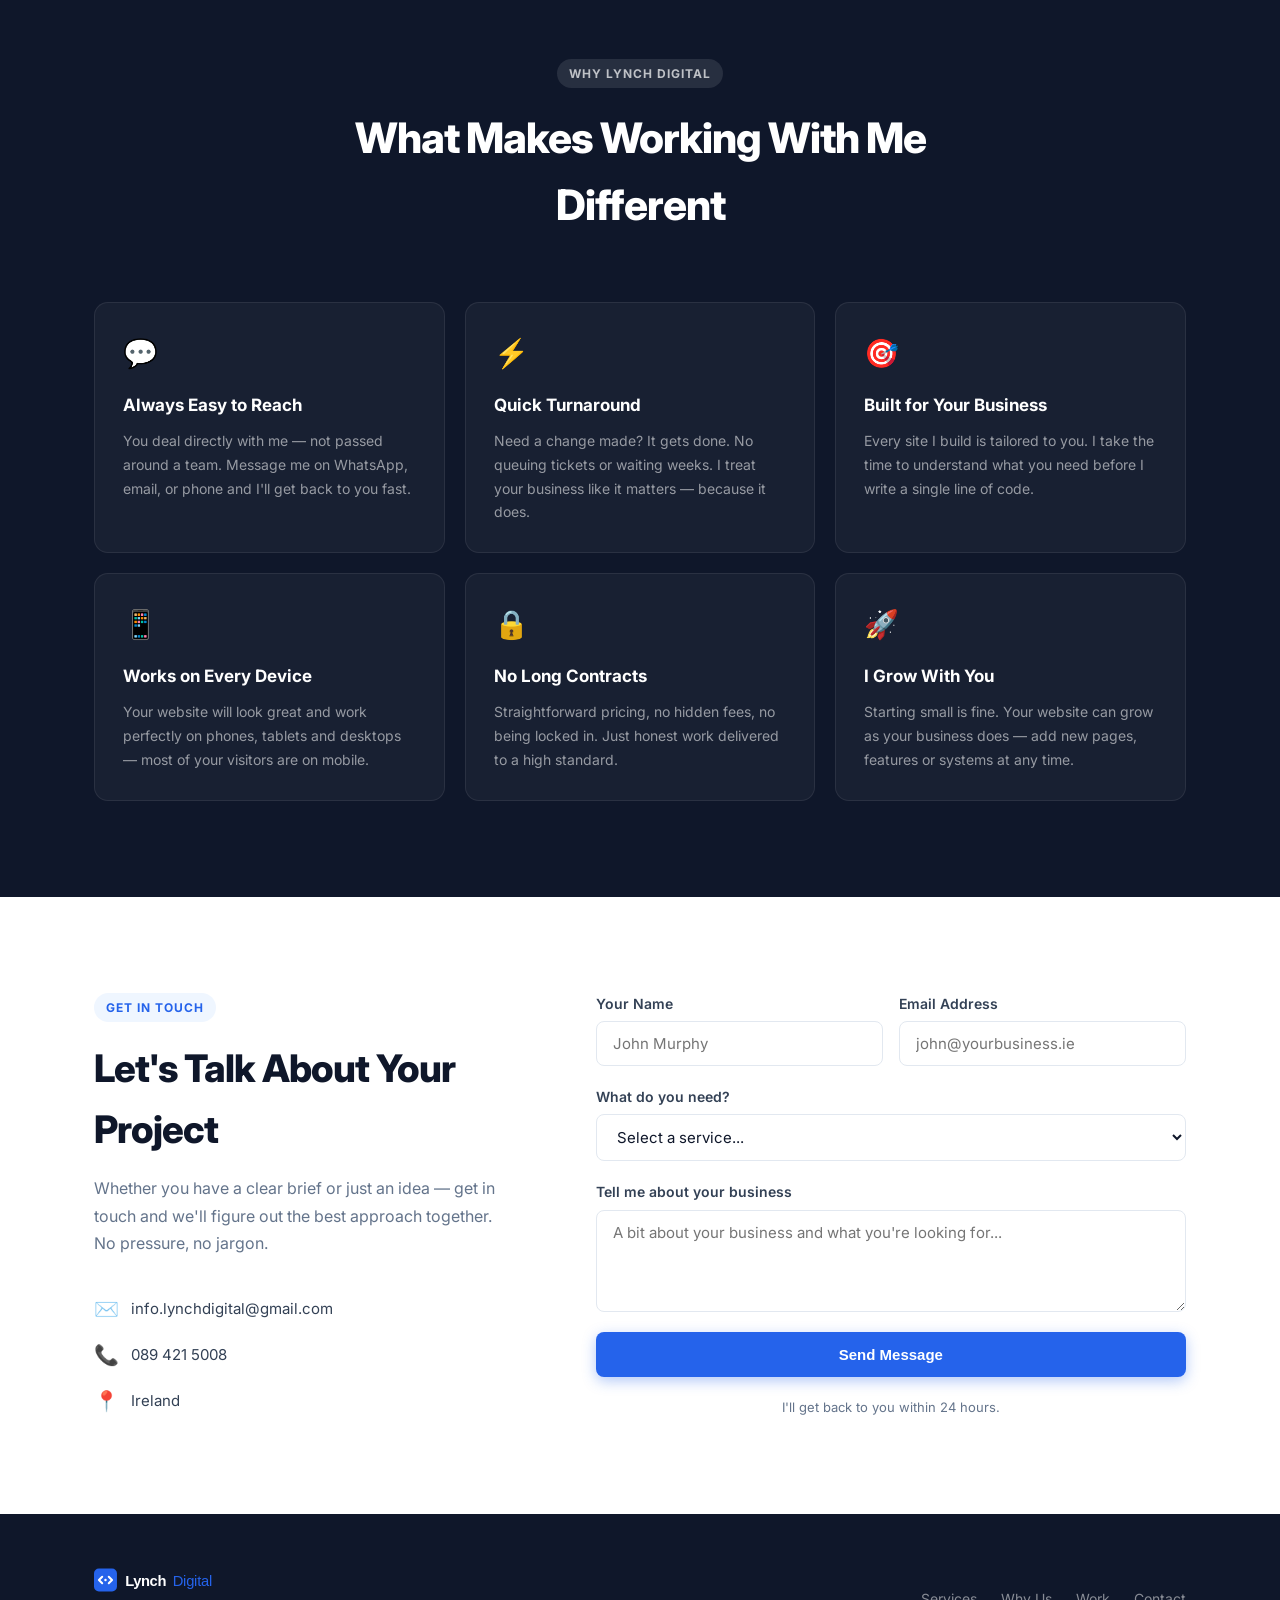
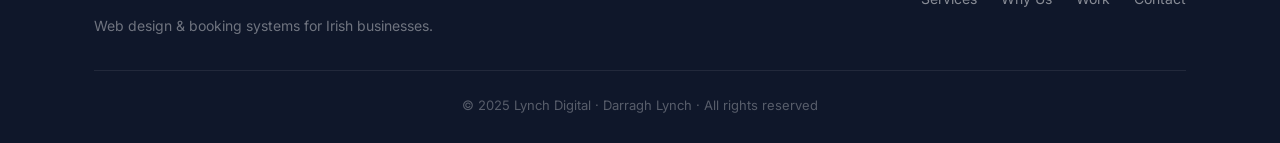
==== commit 7fbd7157: "Add construction and restaurant video demos to portfolio section Co-Authored-By: Claude Sonnet 4.6 <" ====
--- a/index.html
+++ b/index.html
@@ -229,7 +229,39 @@
         <h2>Website Templates</h2>
         <p>A selection of website designs built to show what's possible for your business.</p>
       </div>
-      <div class="portfolio-grid">
+      <div class="portfolio-grid portfolio-grid--2col">
+        <div class="portfolio-item">
+          <div class="portfolio-img video-overlay">
+            <video autoplay muted loop playsinline>
+              <source src="constructionvideo.mov" type="video/mp4" />
+            </video>
+            <div class="video-badge">Live Demo</div>
+          </div>
+          <div class="portfolio-info">
+            <h4>Construction Company</h4>
+            <p class="portfolio-desc">A high-impact landing page for a construction firm — bold hero, scroll animations, and a project portfolio section.</p>
+            <div class="portfolio-tags">
+              <span class="portfolio-tag">Website Design</span>
+              <span class="portfolio-tag demo">Demo</span>
+            </div>
+          </div>
+        </div>
+        <div class="portfolio-item">
+          <div class="portfolio-img video-overlay">
+            <video autoplay muted loop playsinline>
+              <source src="restaurantvideo.mov" type="video/mp4" />
+            </video>
+            <div class="video-badge">Live Demo</div>
+          </div>
+          <div class="portfolio-info">
+            <h4>Restaurant</h4>
+            <p class="portfolio-desc">An elegant restaurant site with a cinematic hero, seasonal menu, and table reservation form.</p>
+            <div class="portfolio-tags">
+              <span class="portfolio-tag">Website Design</span>
+              <span class="portfolio-tag demo">Demo</span>
+            </div>
+          </div>
+        </div>
         <div class="portfolio-item">
           <div class="portfolio-img preview-overlay">
             <img src="rorynew.png" alt="Website template preview" />
--- a/styles.css
+++ b/styles.css
@@ -496,6 +496,10 @@
   color: #5B21B6;
   background: #EDE9FE;
 }
+.portfolio-tag.demo {
+  color: #0E7490;
+  background: #CFFAFE;
+}
 .ai-demo-placeholder {
   background: linear-gradient(135deg, #1e1b4b 0%, #312e81 100%);
   display: flex;
@@ -525,10 +529,14 @@
   line-height: 1.5;
 }
 
-/* Preview overlay on mock screenshots */
-.preview-overlay { position: relative; }
-.preview-overlay img { opacity: 0.85; filter: brightness(0.95); }
-.preview-badge {
+/* Video demo previews */
+.portfolio-img video {
+  width: 100%; height: 100%;
+  object-fit: cover;
+  display: block;
+}
+.video-overlay { position: relative; }
+.video-badge {
   position: absolute;
   top: 12px; left: 12px;
   background: rgba(0,0,0,0.65);
@@ -540,6 +548,37 @@
   padding: 4px 12px;
   border-radius: 100px;
   backdrop-filter: blur(4px);
+  display: flex;
+  align-items: center;
+  gap: 6px;
+}
+.video-badge::before {
+  content: '';
+  width: 7px; height: 7px;
+  background: #ef4444;
+  border-radius: 50%;
+  animation: blink 1.4s infinite;
+}
+@keyframes blink {
+  0%, 100% { opacity: 1; }
+  50% { opacity: 0.2; }
+}
+
+/* Preview overlay on mock screenshots */
+.preview-overlay { position: relative; }
+.preview-overlay img { opacity: 0.85; filter: brightness(0.95); }
+.preview-badge {
+  position: absolute;
+  top: 12px; left: 12px;
+  background: rgba(0,0,0,0.65);
+  color: #fff;
+  font-size: 12px;
+  font-weight: 700;
+  text-transform: uppercase;
+  letter-spacing: .5px;
+  padding: 4px 12px;
+  border-radius: 100px;
+  backdrop-filter: blur(4px);
 }
 
 /* Portfolio grid */
@@ -548,6 +587,9 @@
   grid-template-columns: repeat(3, 1fr);
   gap: 24px;
   margin-bottom: 32px;
+}
+.portfolio-grid--2col {
+  grid-template-columns: repeat(2, 1fr);
 }
 
 /* ── CONTACT ── */
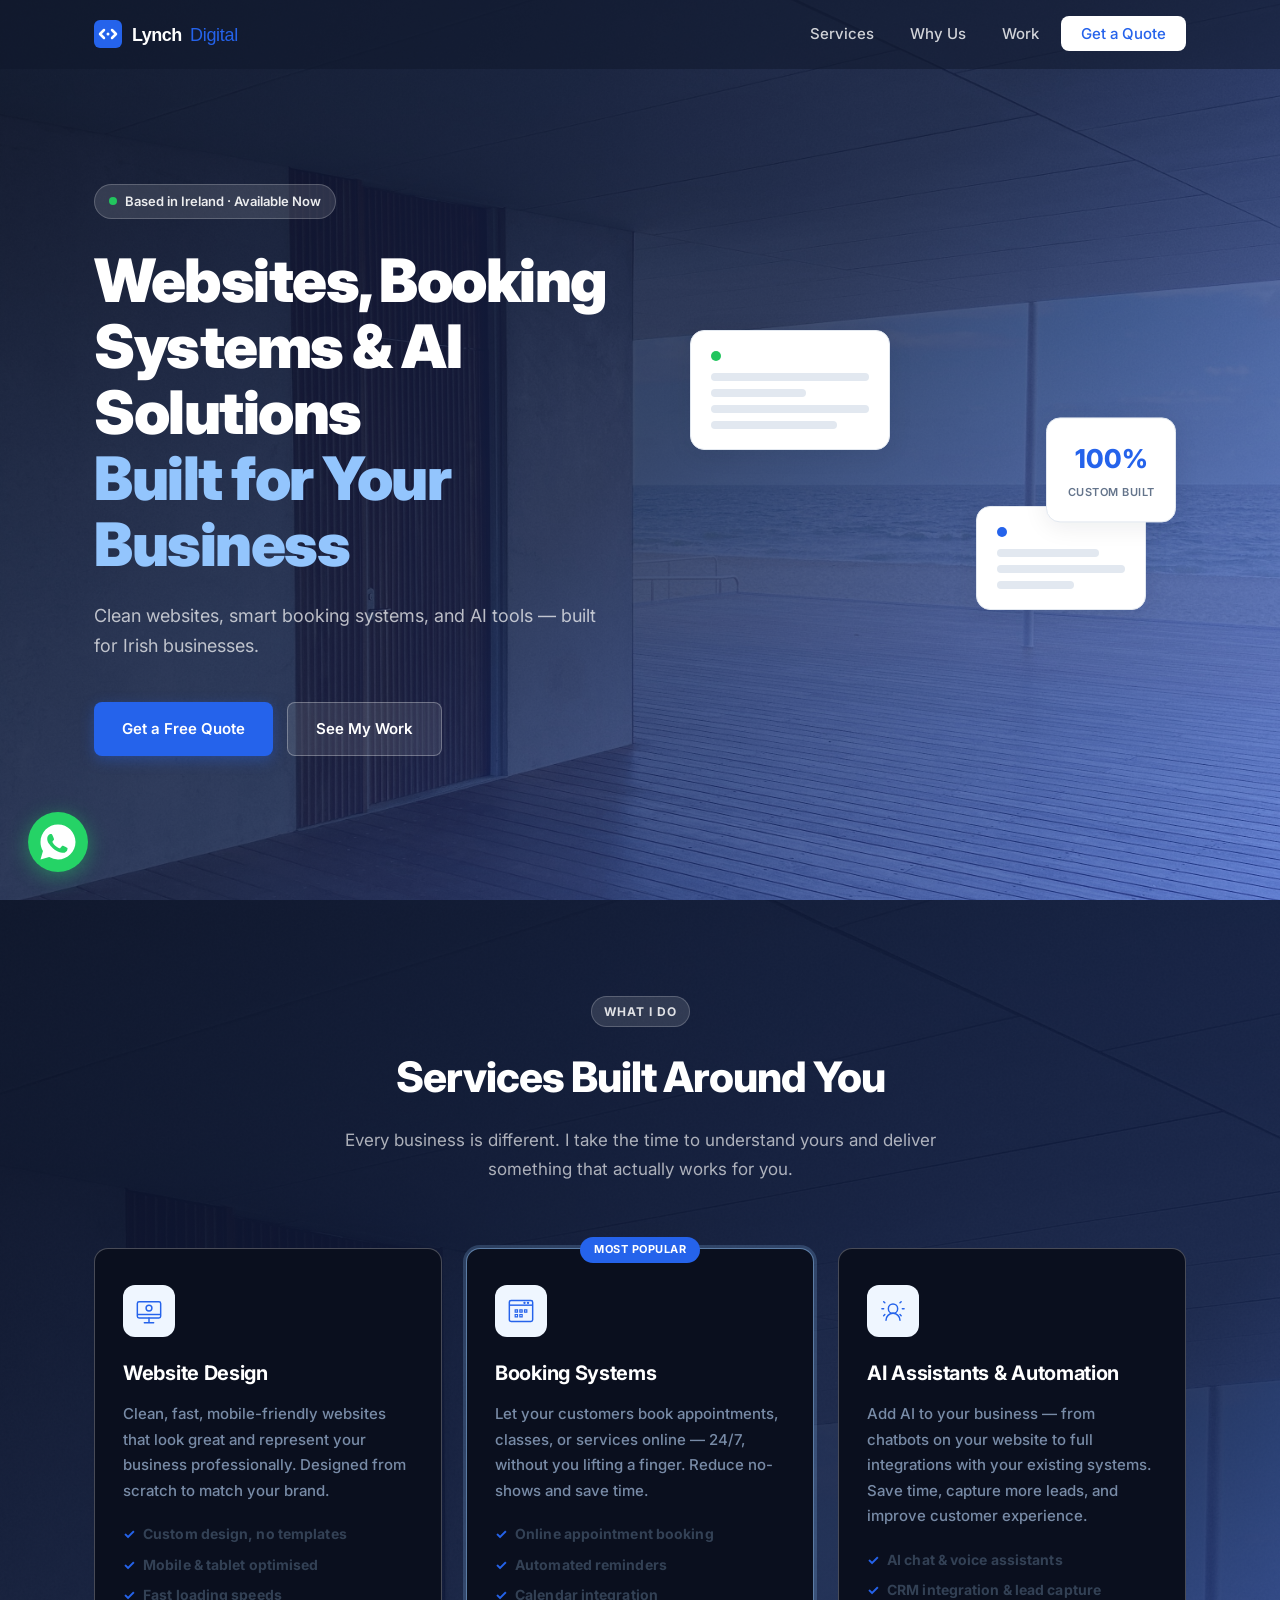
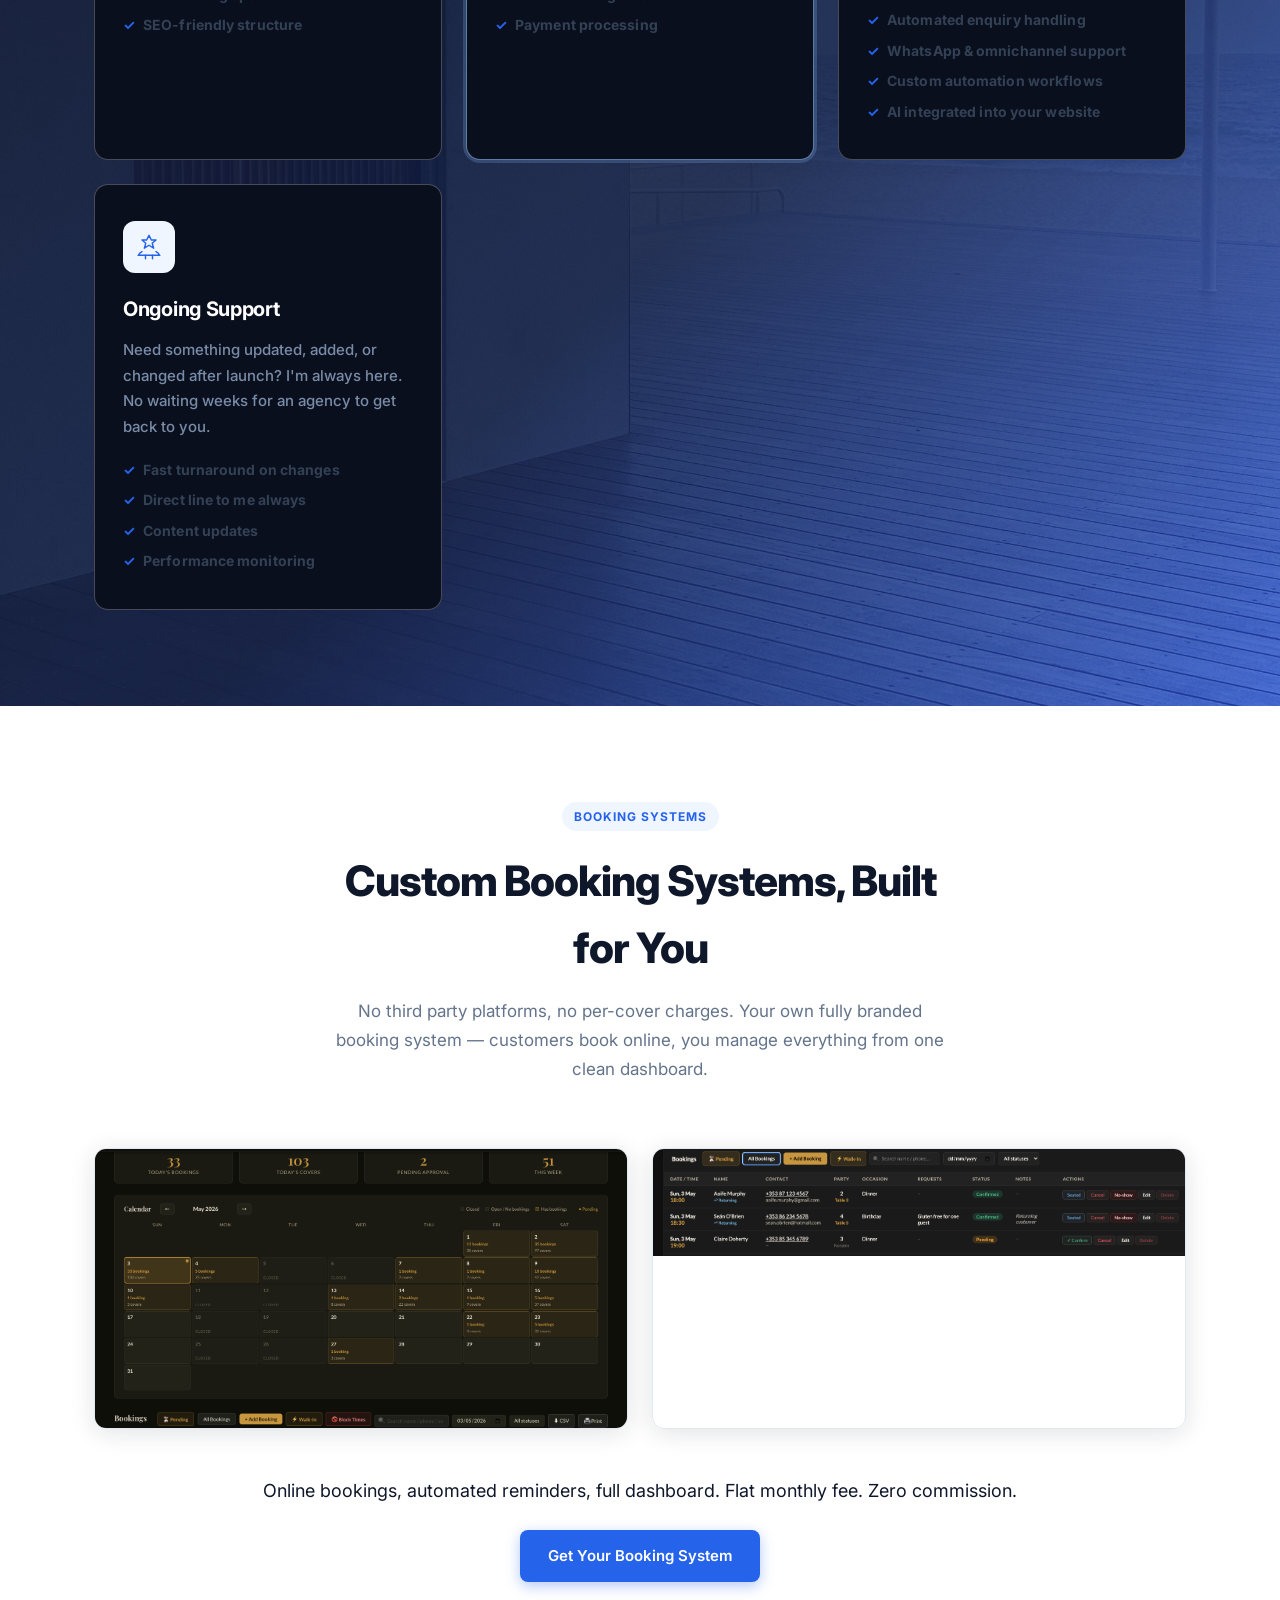
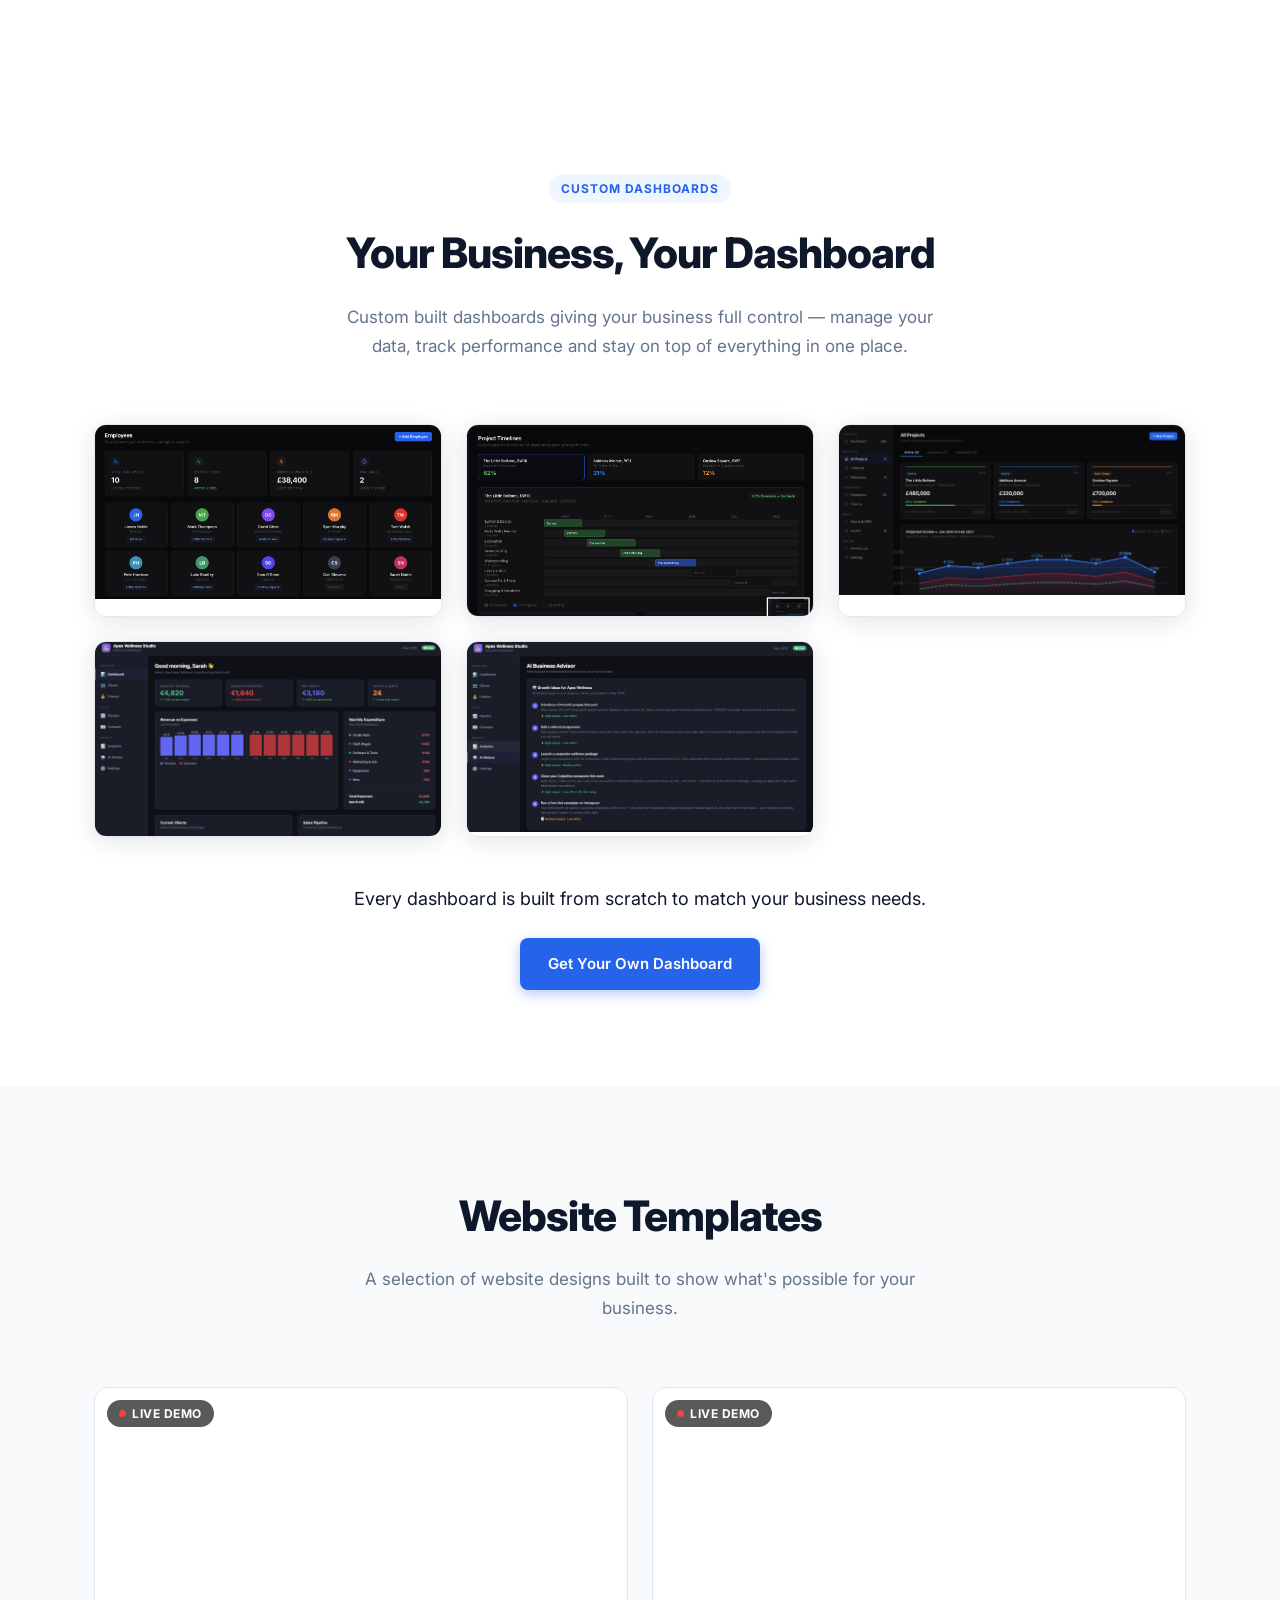
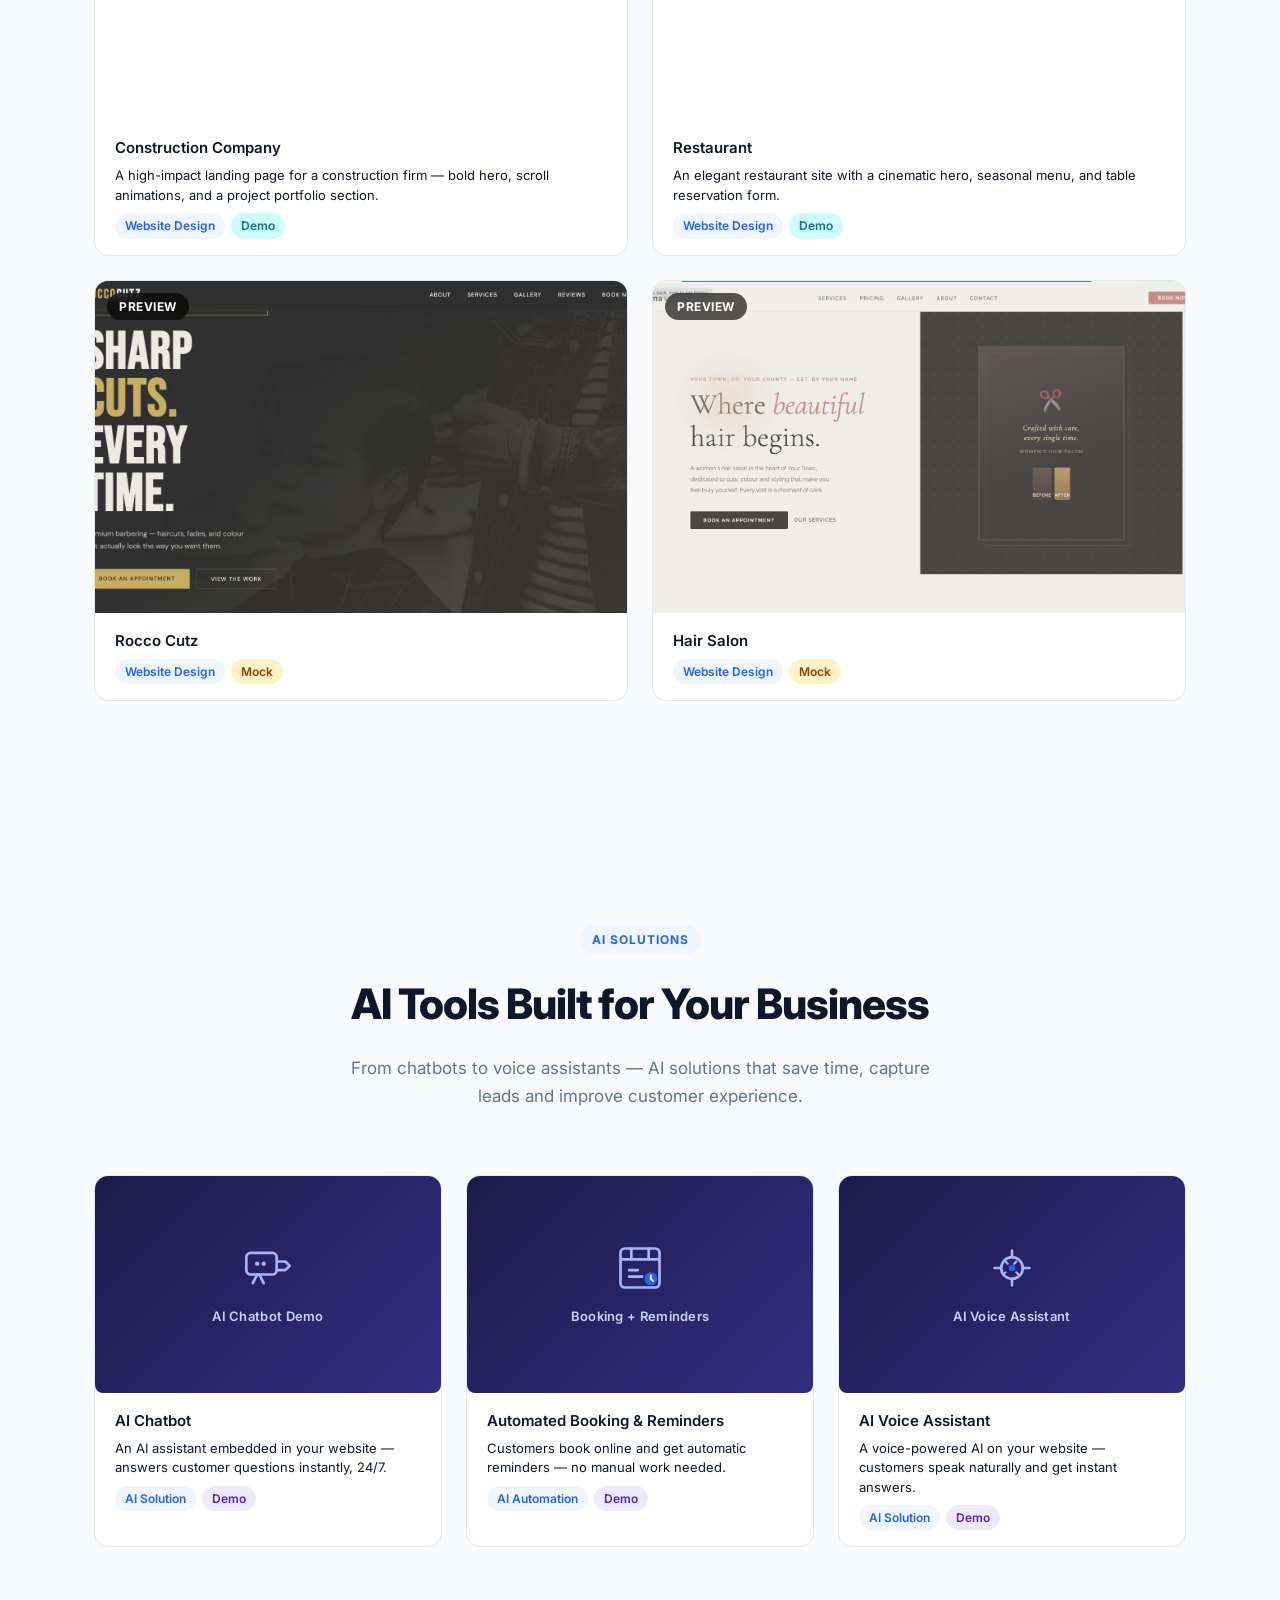
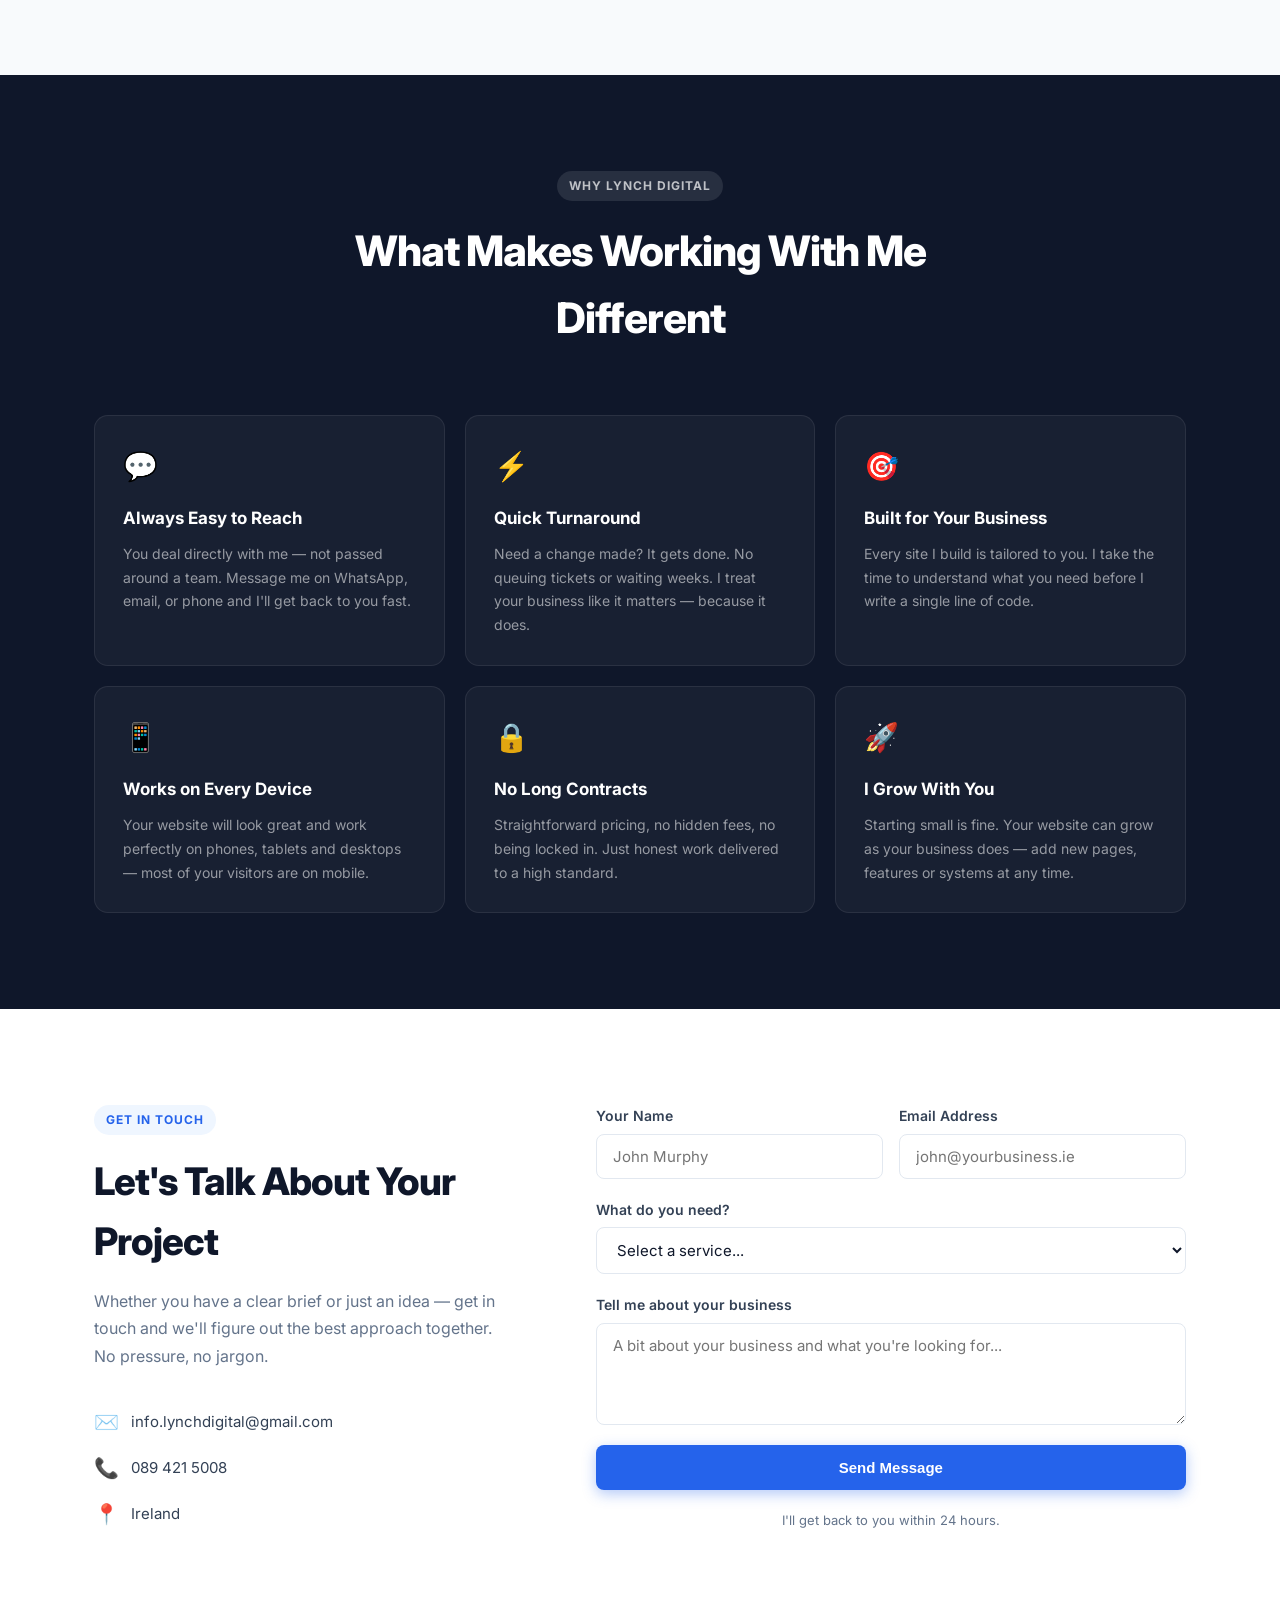
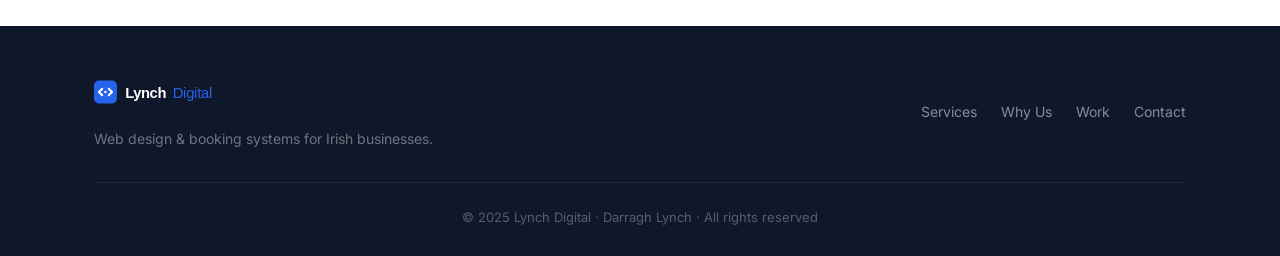
==== commit 562c70ae: "Add new dashboard photos as first items in Custom Dashboards section Co-Authored-By: Claude Sonnet 4" ====
--- a/index.html
+++ b/index.html
@@ -207,7 +207,16 @@
         <h2>Your Business, Your Dashboard</h2>
         <p>Custom built dashboards giving your business full control — manage your data, track performance and stay on top of everything in one place.</p>
       </div>
-      <div class="dashboard-grid">
+      <div class="dashboard-grid dashboard-grid--3col">
+        <div class="dashboard-item">
+          <img src="newdashboard.png" alt="Custom business dashboard" class="dashboard-img" />
+        </div>
+        <div class="dashboard-item">
+          <img src="newdashboard1.png" alt="Custom business dashboard view" class="dashboard-img" />
+        </div>
+        <div class="dashboard-item">
+          <img src="newdashboard2.png" alt="Custom business dashboard overview" class="dashboard-img" />
+        </div>
         <div class="dashboard-item">
           <img src="dashboard1.png" alt="Custom business dashboard" class="dashboard-img" />
         </div>
--- a/styles.css
+++ b/styles.css
@@ -671,6 +671,9 @@
   gap: 24px;
   margin-top: 48px;
 }
+.dashboard-grid--3col {
+  grid-template-columns: repeat(3, 1fr);
+}
 .dashboard-item {
   border-radius: 12px;
   overflow: hidden;
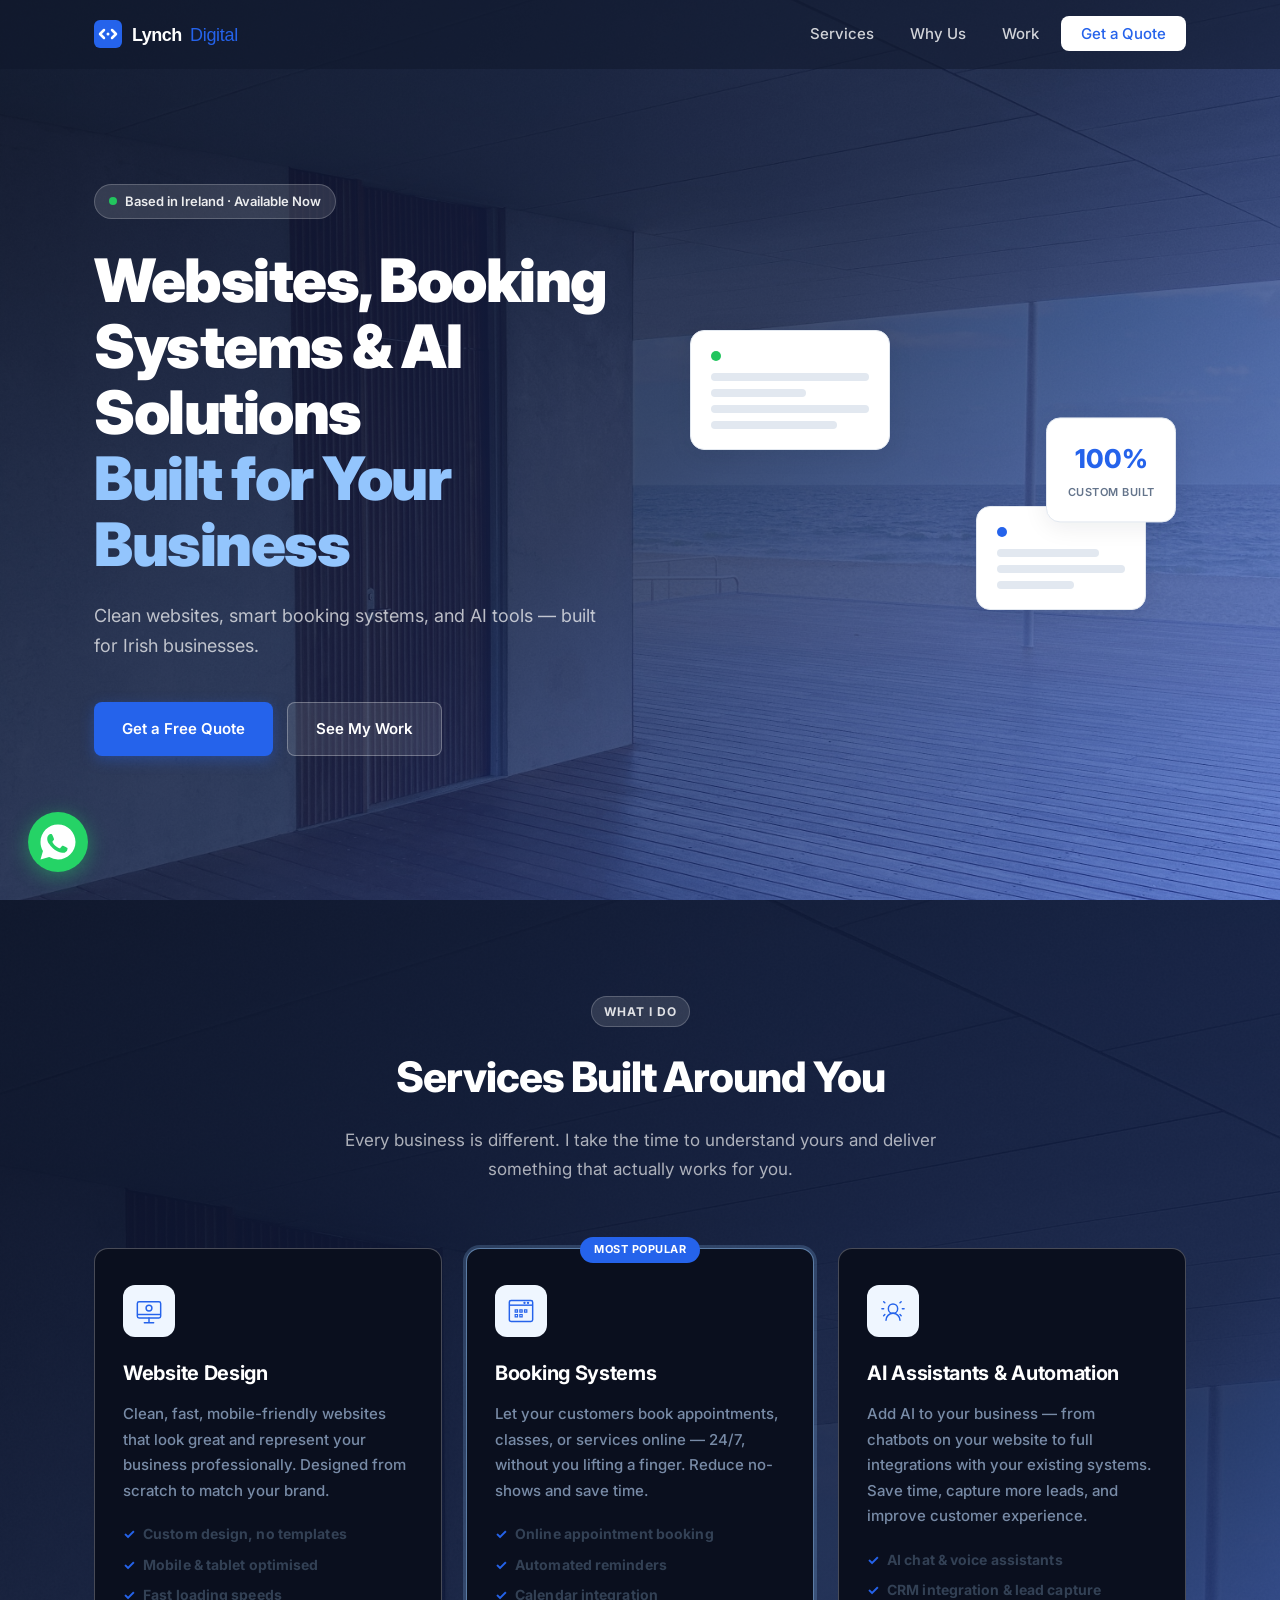
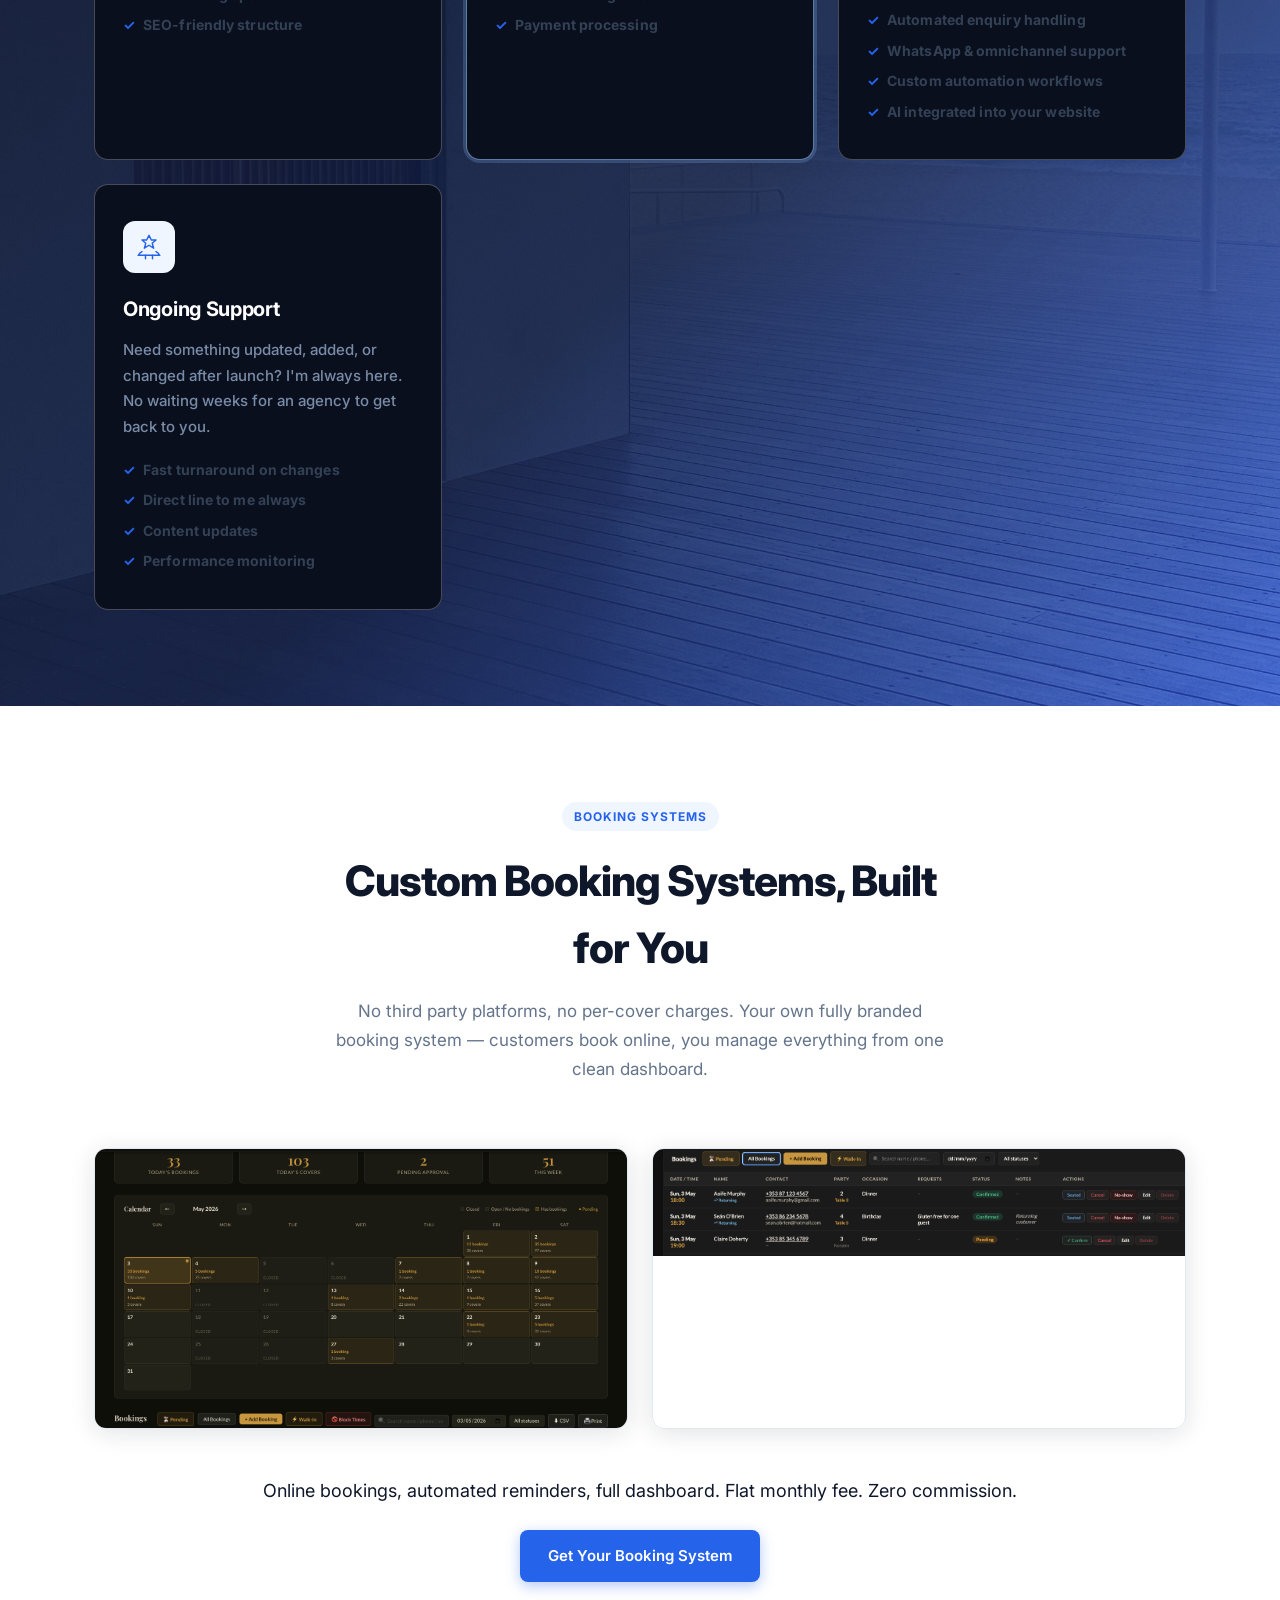
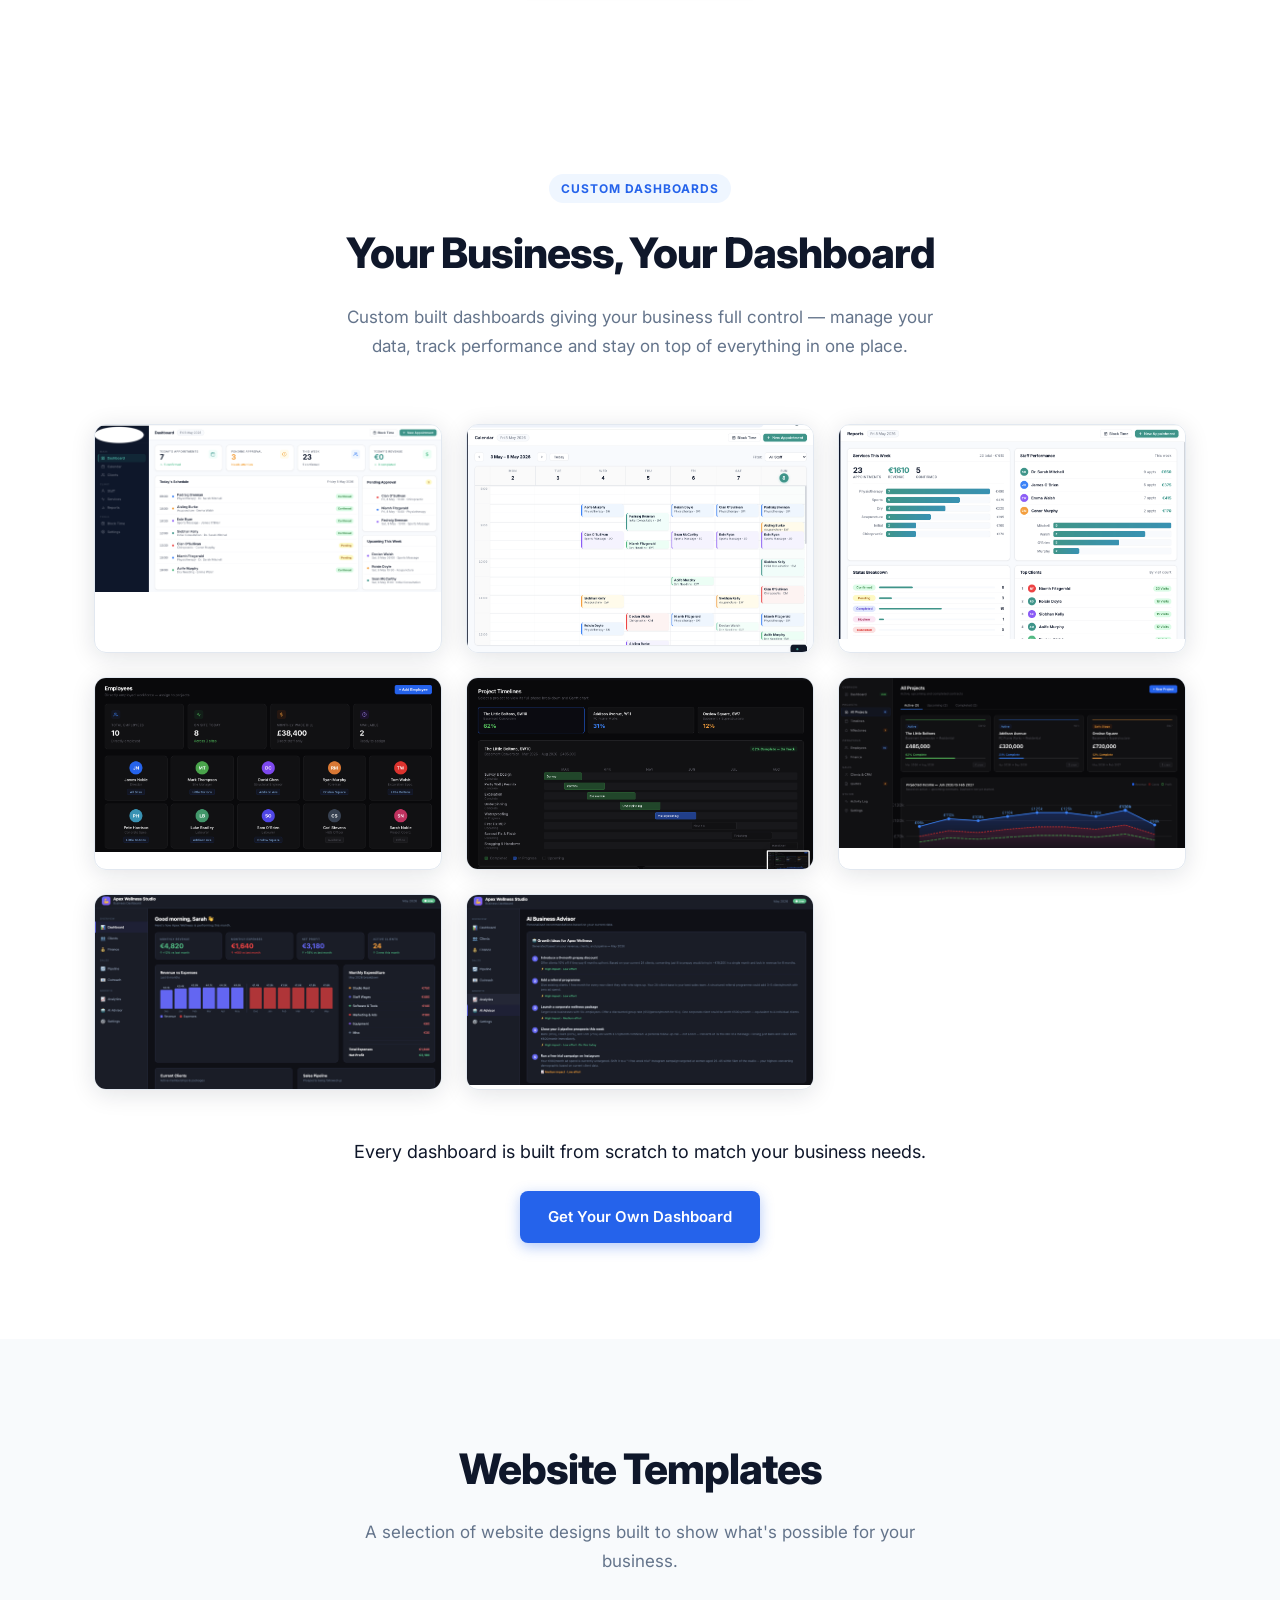
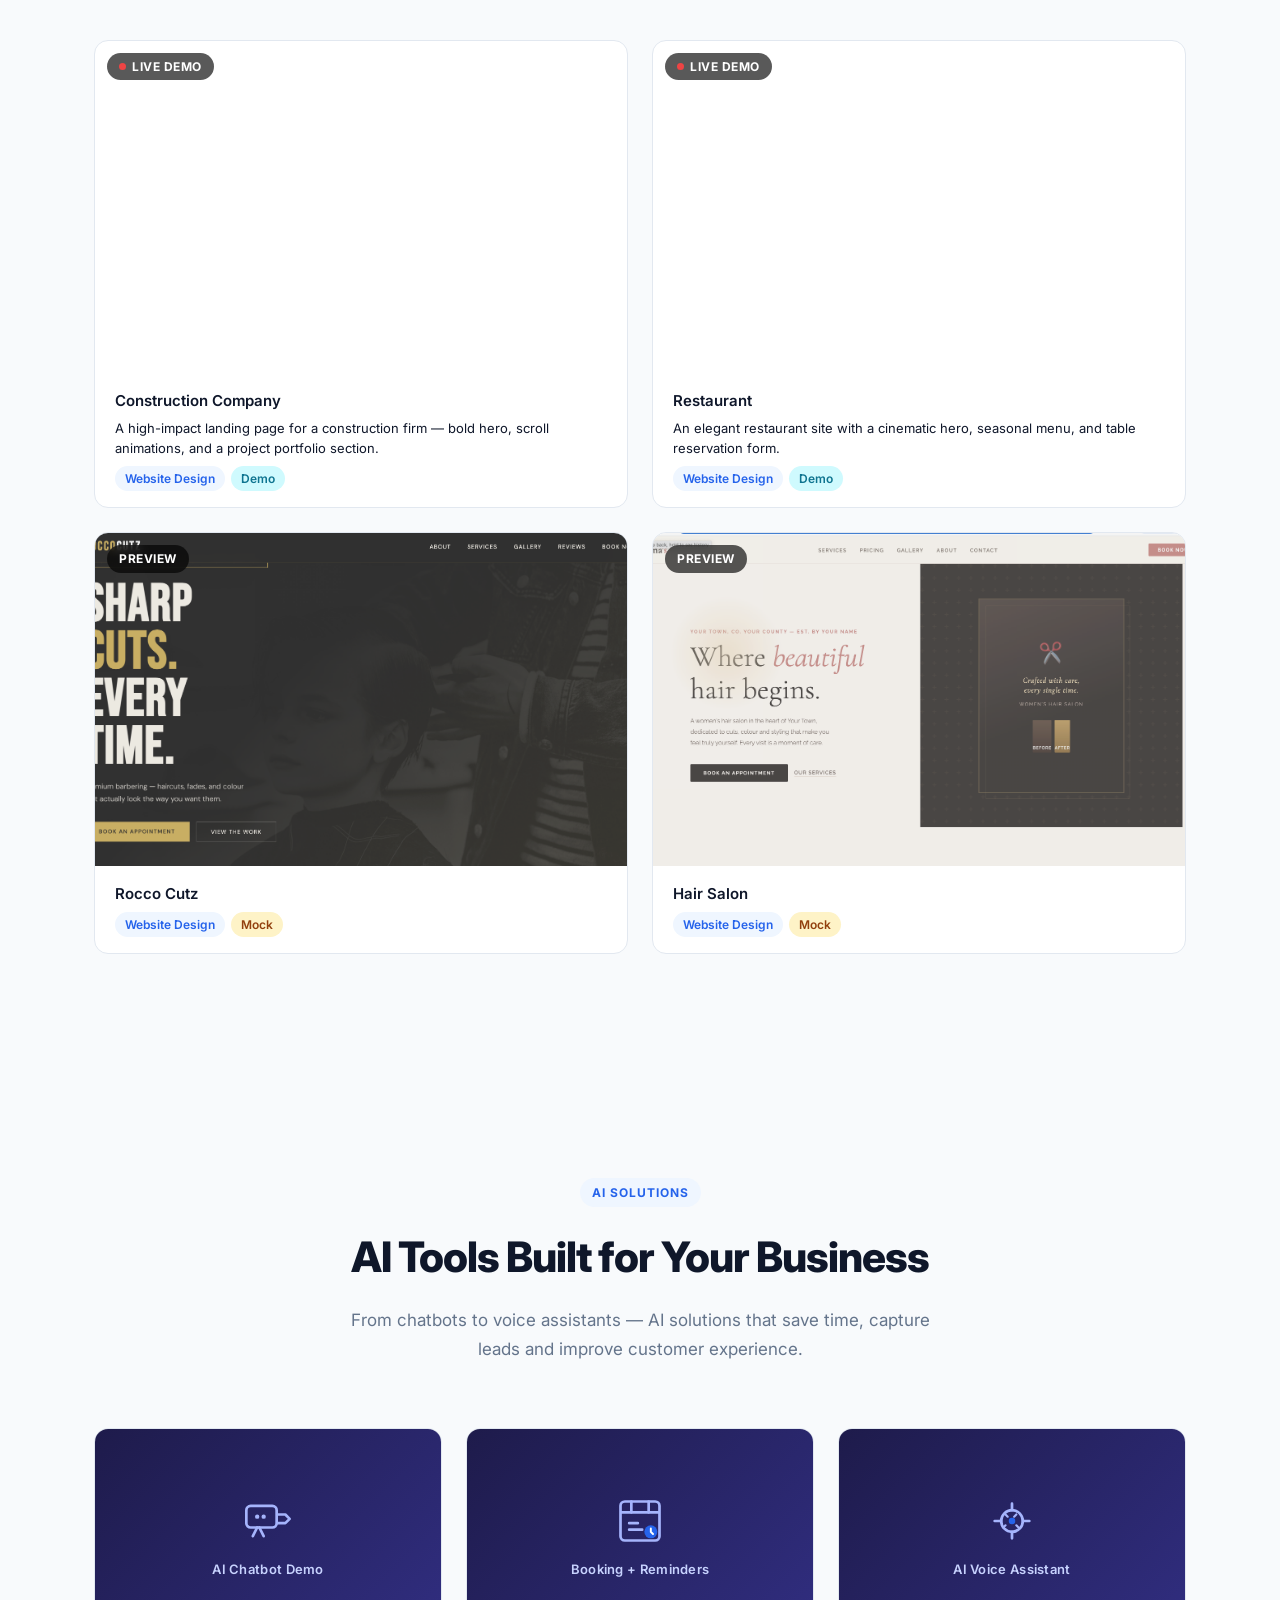
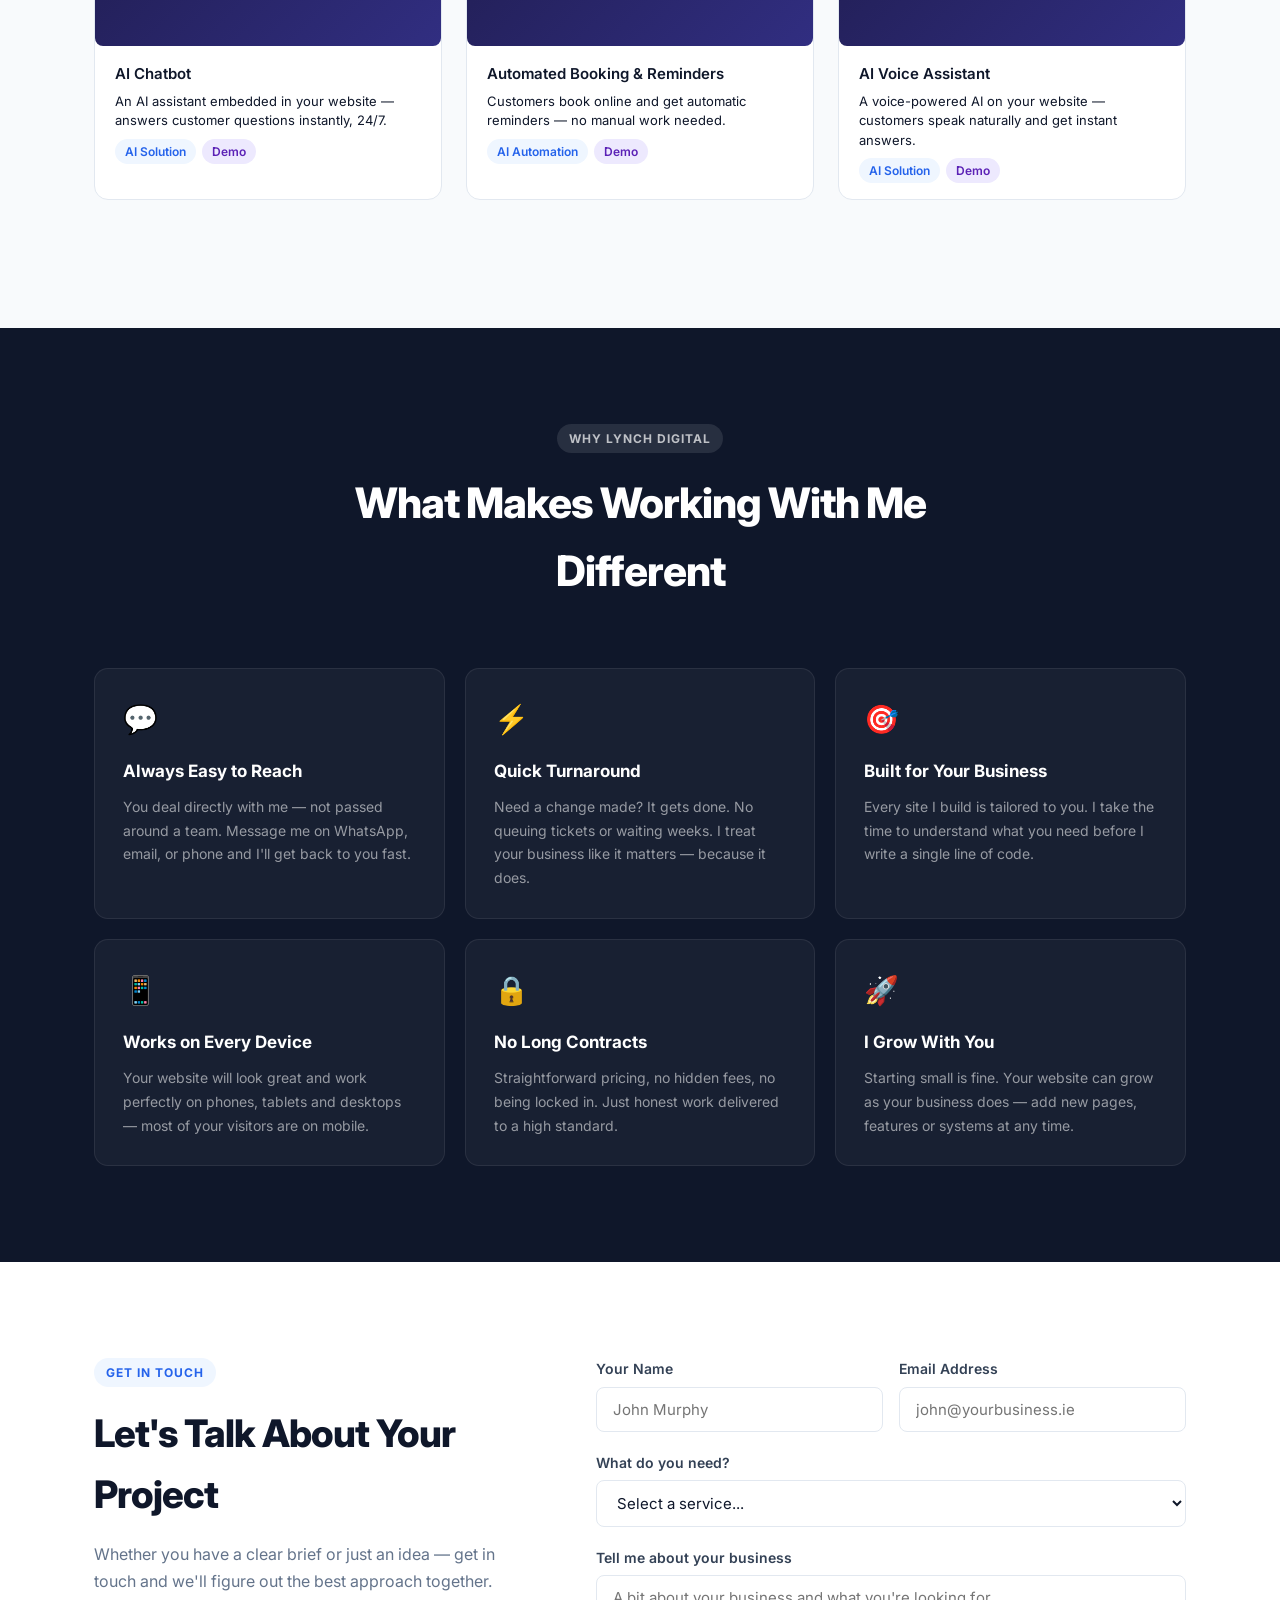
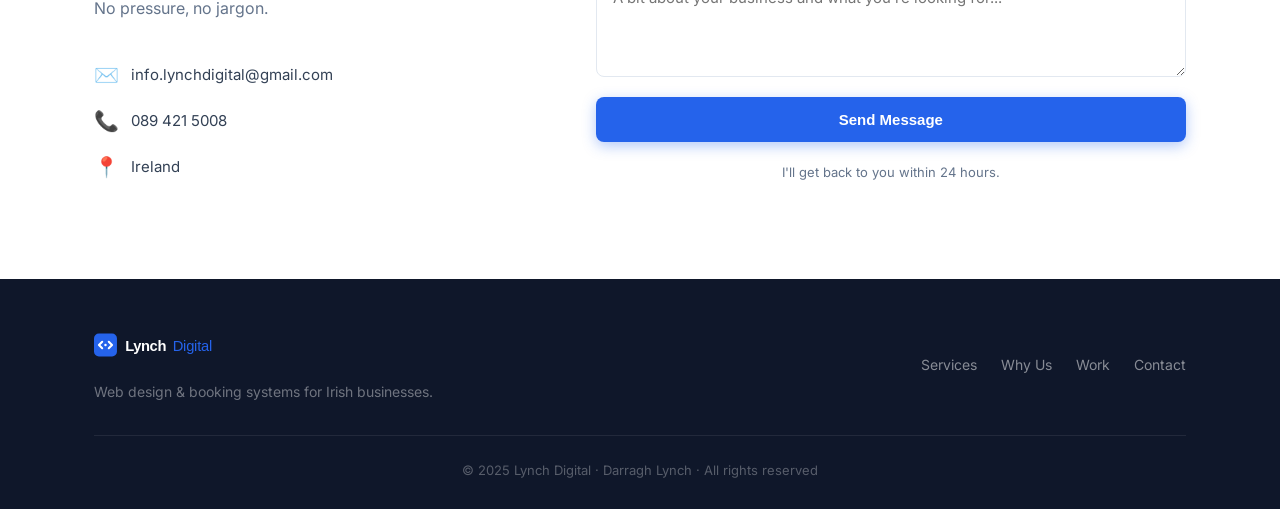
==== commit 7cf28a5c: "Add db, db2, db3 dashboard images and show first in dashboards section" ====
--- a/index.html
+++ b/index.html
@@ -208,6 +208,15 @@
         <p>Custom built dashboards giving your business full control — manage your data, track performance and stay on top of everything in one place.</p>
       </div>
       <div class="dashboard-grid dashboard-grid--3col">
+        <div class="dashboard-item">
+          <img src="db.png" alt="Custom business dashboard" class="dashboard-img" />
+        </div>
+        <div class="dashboard-item">
+          <img src="db2.png" alt="Custom business dashboard view" class="dashboard-img" />
+        </div>
+        <div class="dashboard-item">
+          <img src="db3.png" alt="Custom business dashboard overview" class="dashboard-img" />
+        </div>
         <div class="dashboard-item">
           <img src="newdashboard.png" alt="Custom business dashboard" class="dashboard-img" />
         </div>
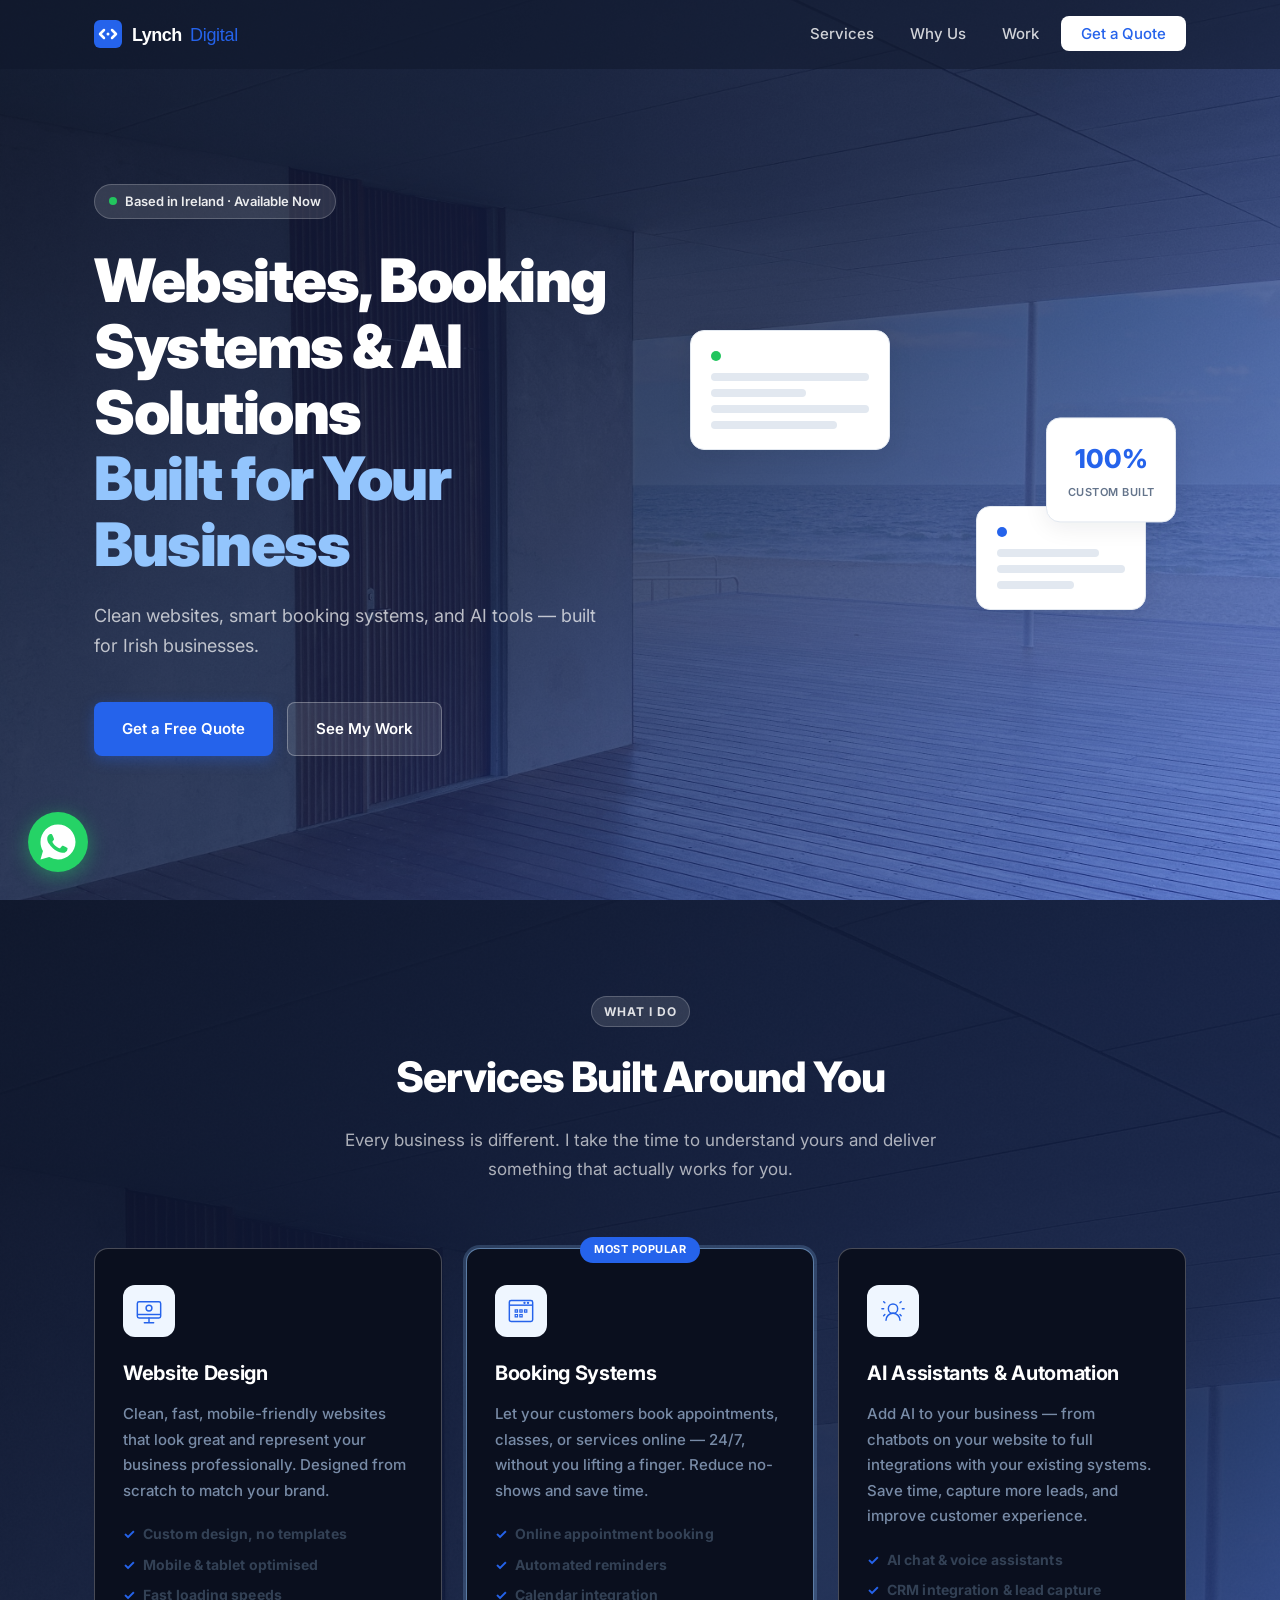
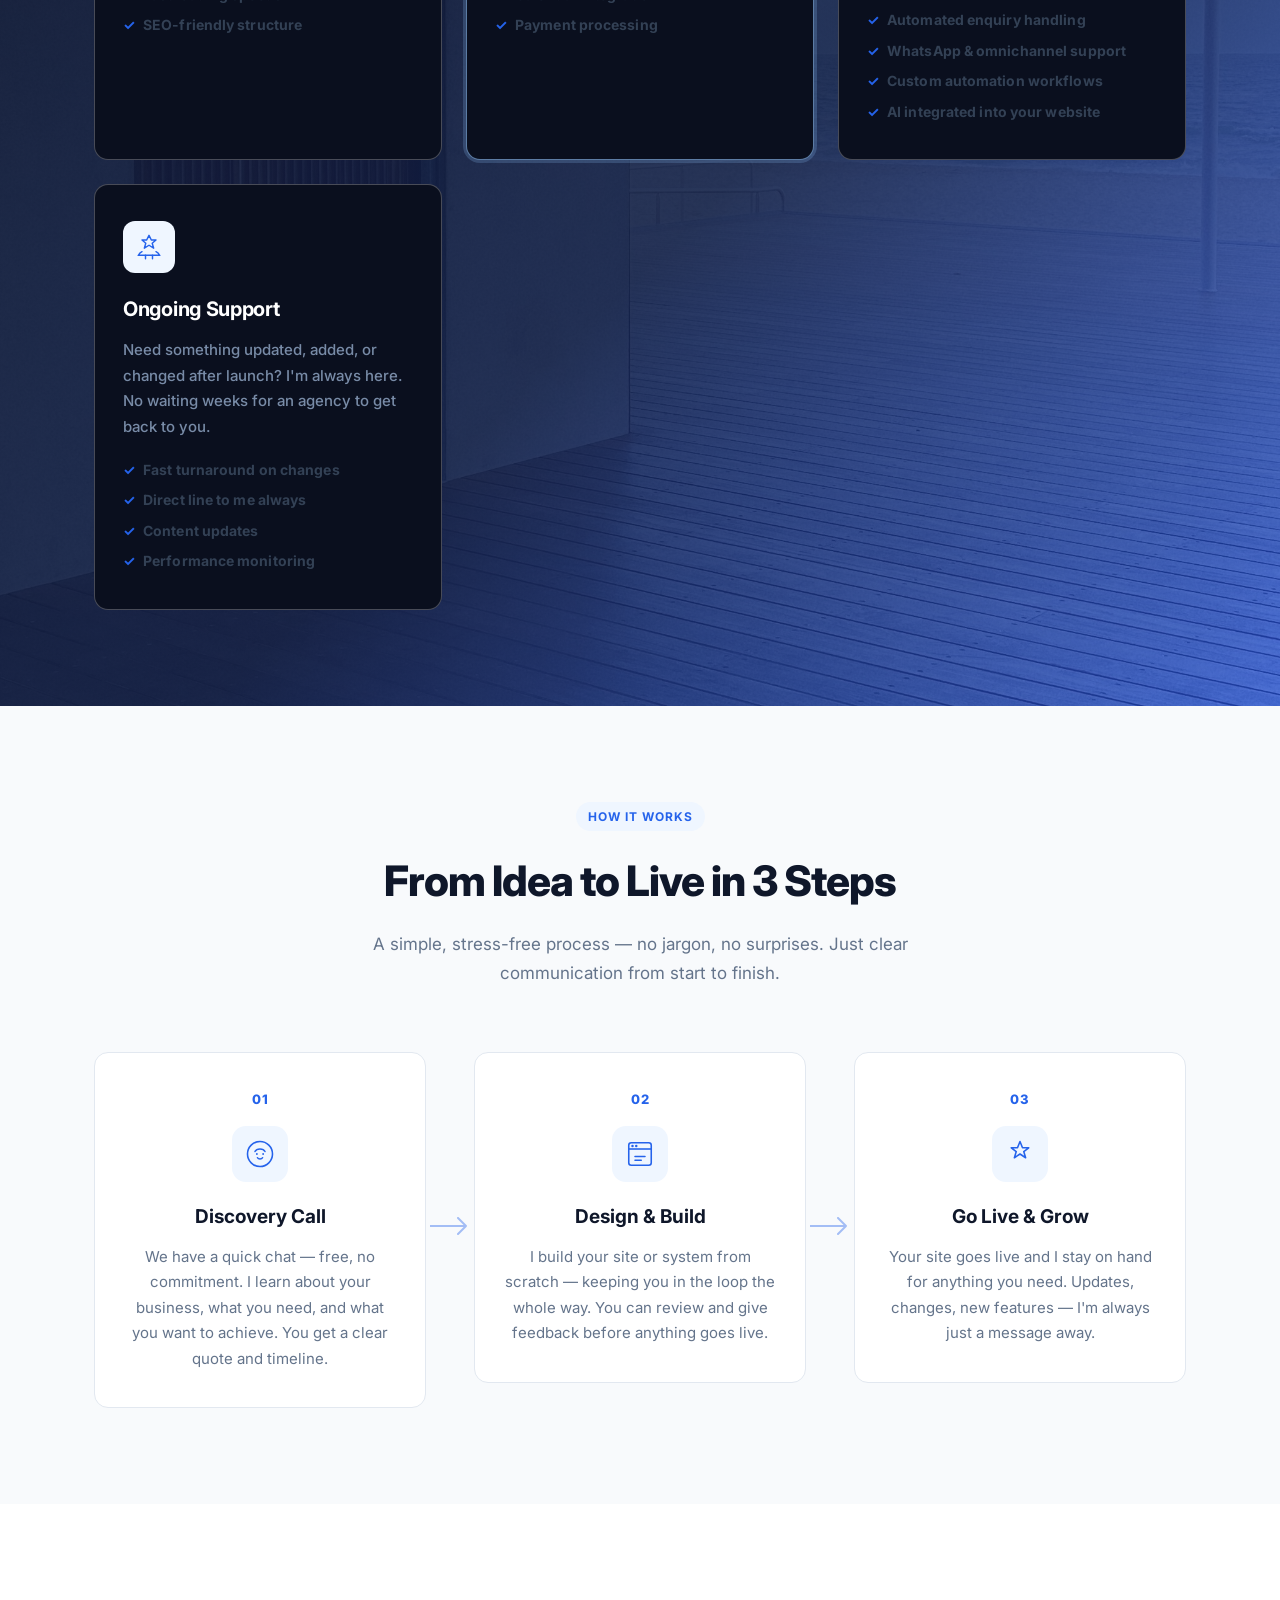
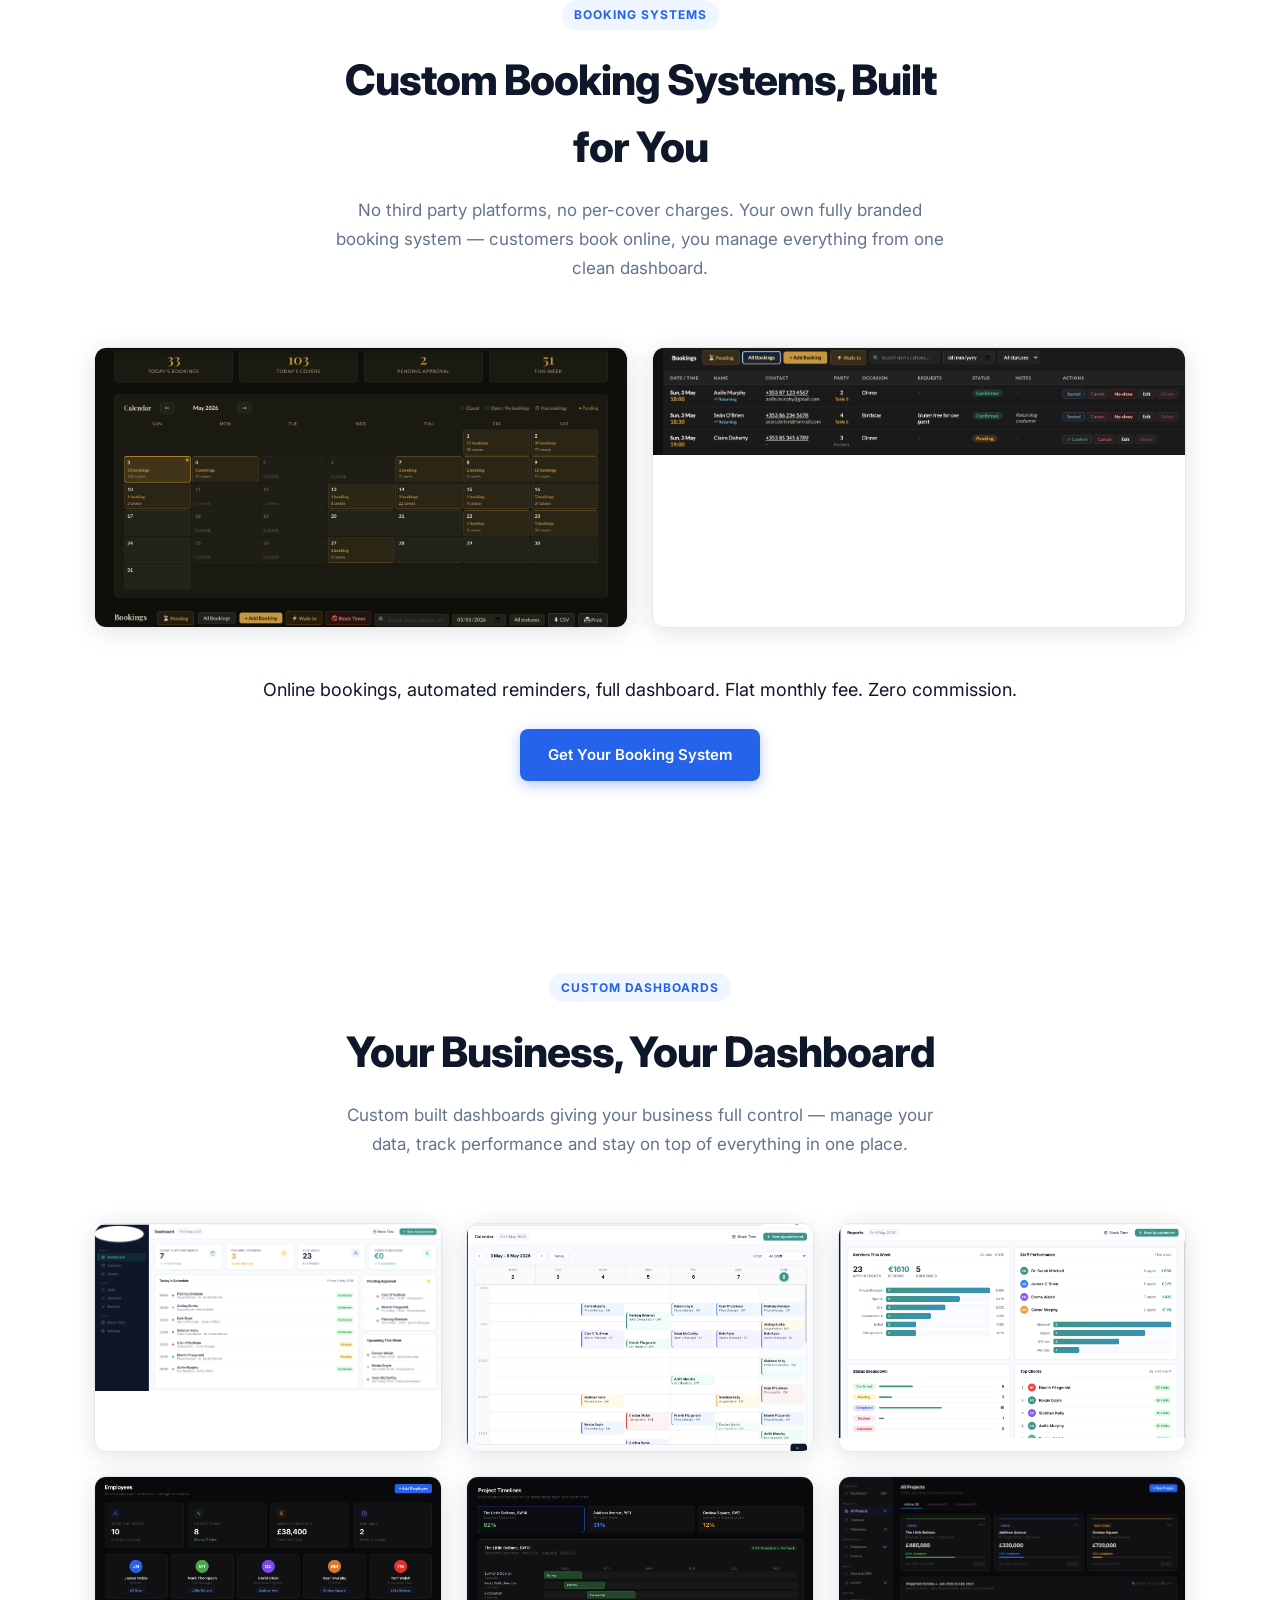
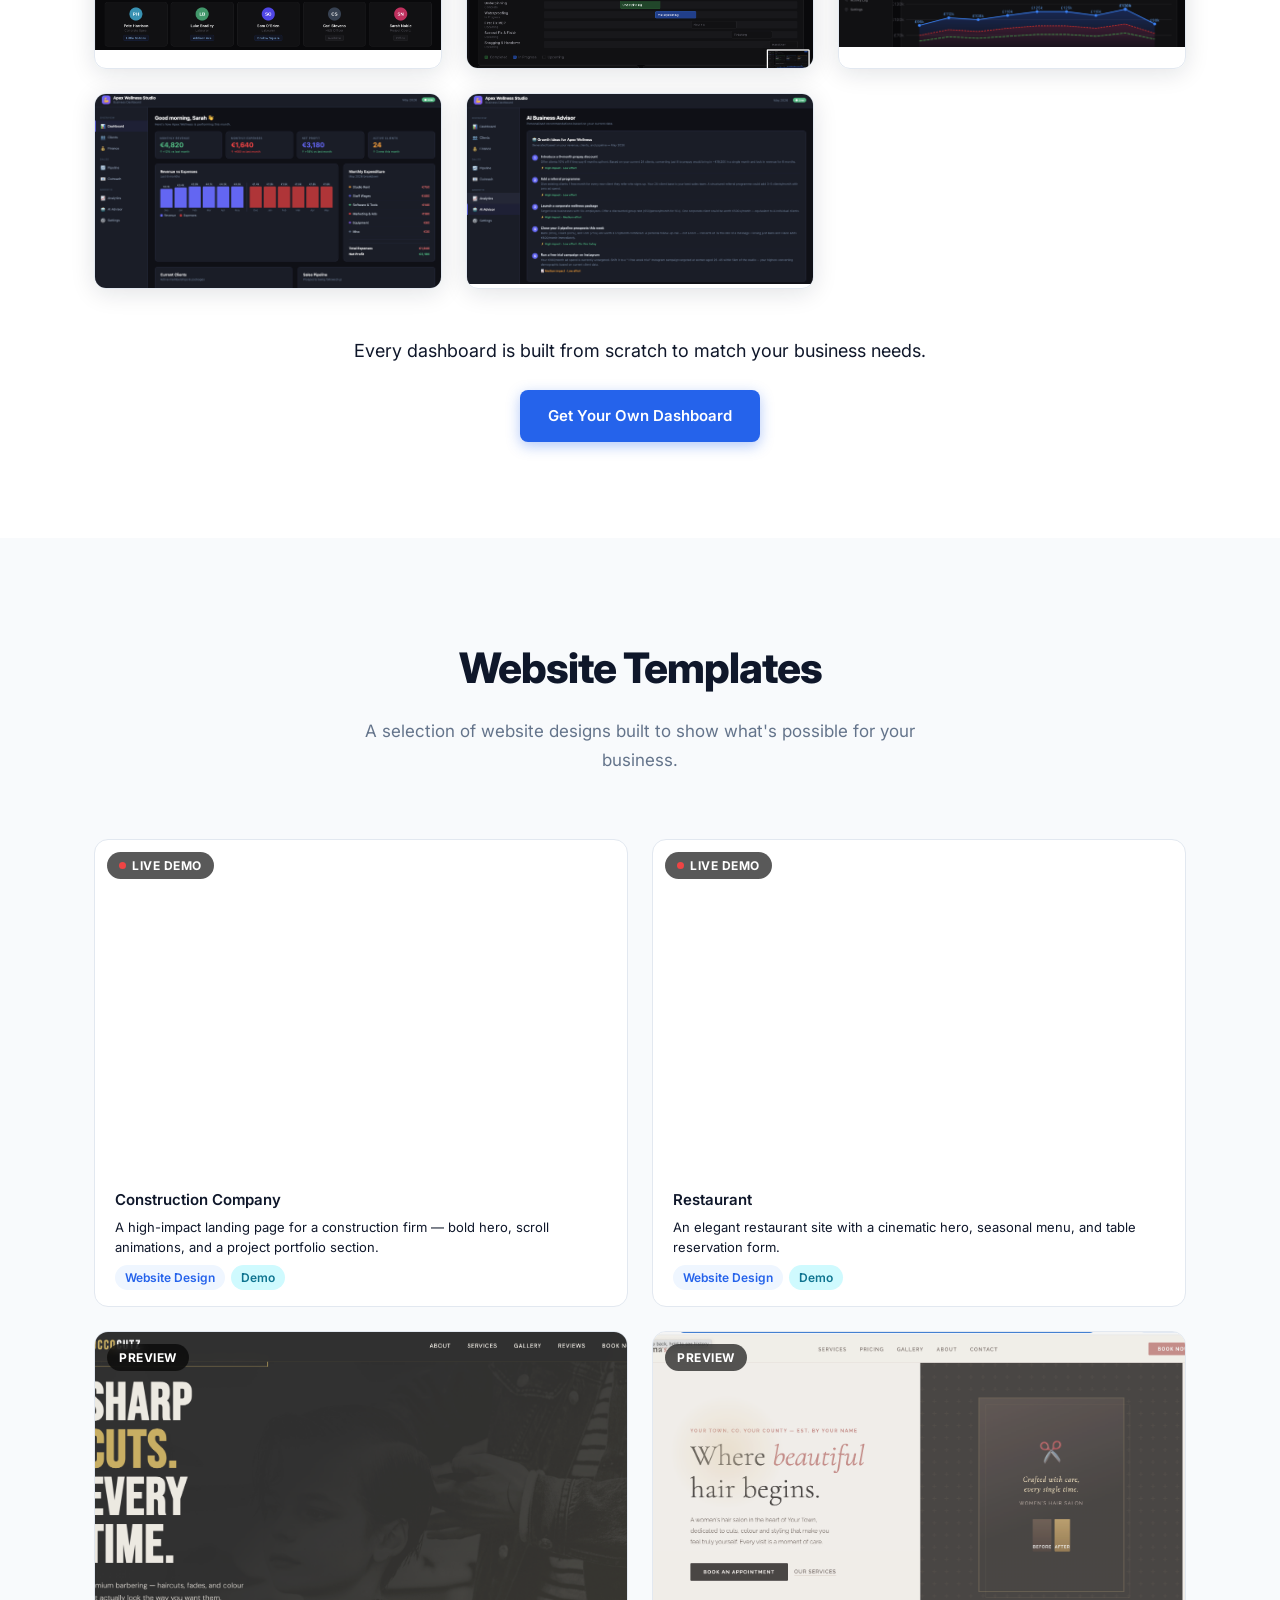
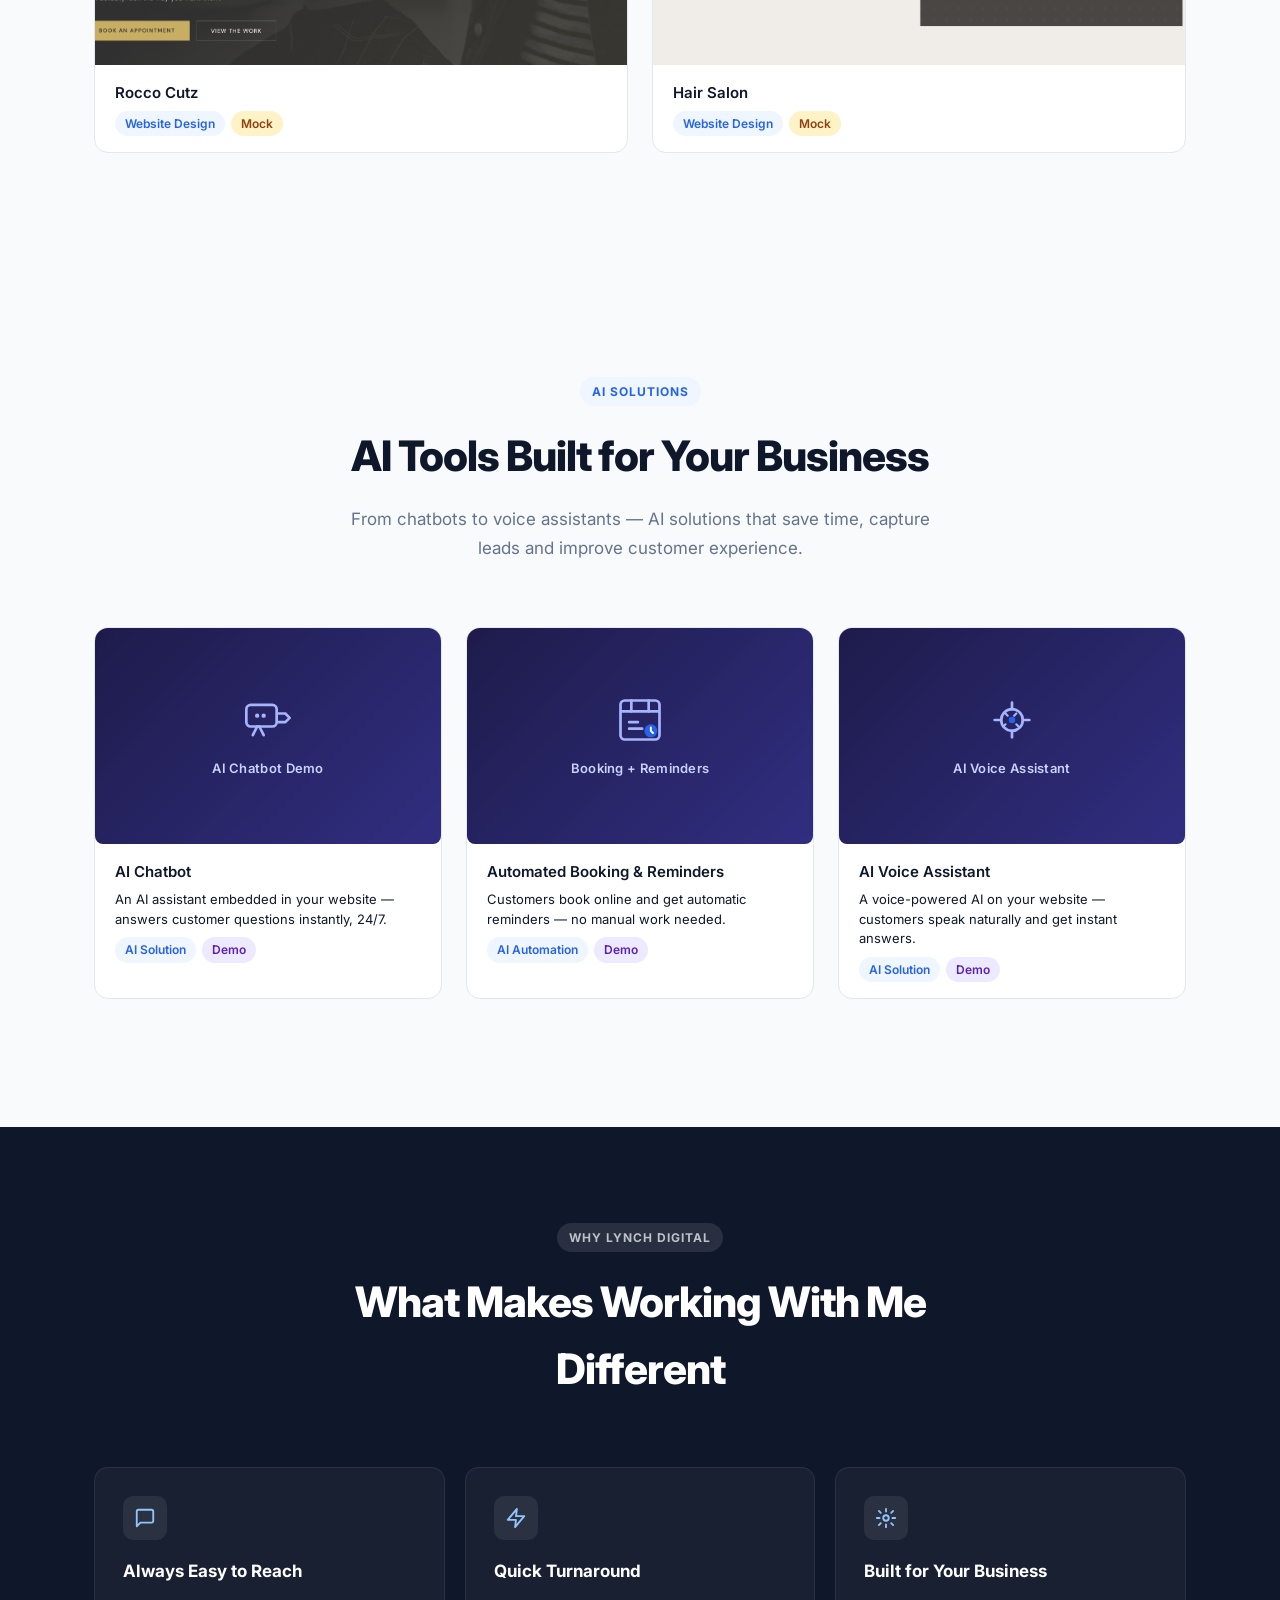
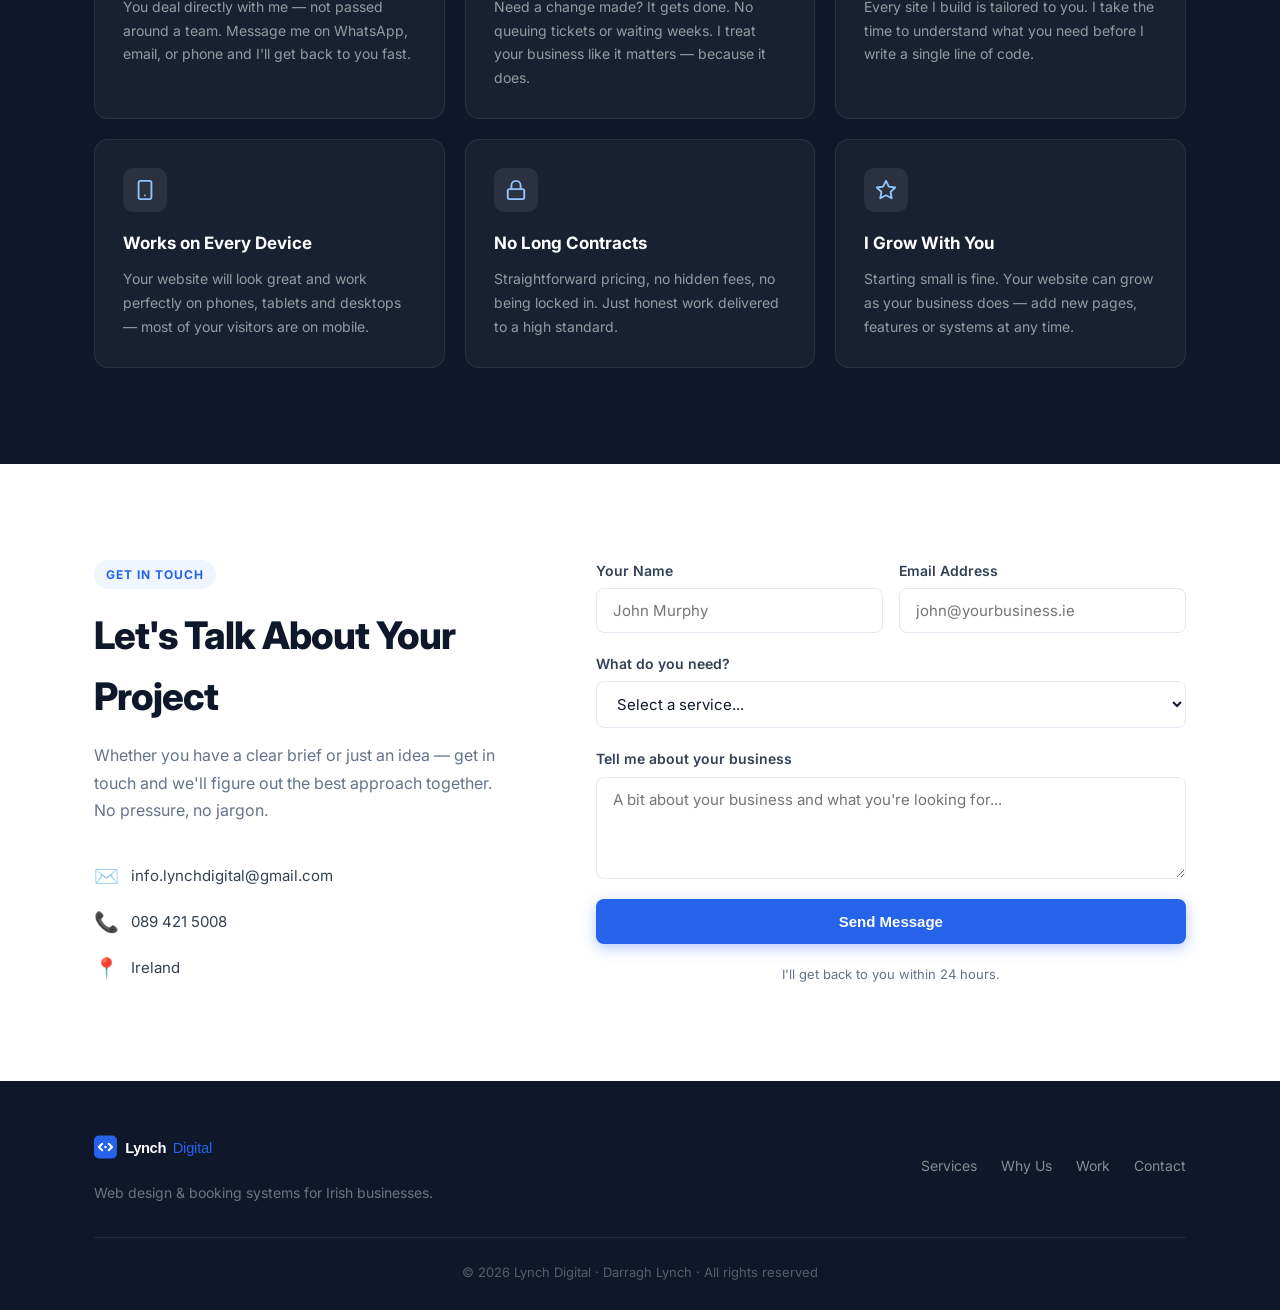
==== commit a603335a: "Add How It Works section, replace emoji icons with SVGs, fix footer year" ====
--- a/index.html
+++ b/index.html
@@ -176,6 +176,49 @@
     </div>
   </section>
 
+  <!-- HOW IT WORKS -->
+  <section class="process" id="process">
+    <div class="container">
+      <div class="section-header">
+        <span class="section-tag">How It Works</span>
+        <h2>From Idea to Live in 3 Steps</h2>
+        <p>A simple, stress-free process — no jargon, no surprises. Just clear communication from start to finish.</p>
+      </div>
+      <div class="process-steps">
+        <div class="process-step">
+          <div class="process-num">01</div>
+          <div class="process-icon">
+            <svg viewBox="0 0 48 48" fill="none" xmlns="http://www.w3.org/2000/svg"><path d="M24 4C13 4 4 13 4 24s9 20 20 20 20-9 20-20S35 4 24 4z" stroke="currentColor" stroke-width="2.5"/><path d="M16 20s2-4 8-4 8 4 8 4M20 30s1 2 4 2 4-2 4-2" stroke="currentColor" stroke-width="2.5" stroke-linecap="round"/><circle cx="19" cy="24" r="1.5" fill="currentColor"/><circle cx="29" cy="24" r="1.5" fill="currentColor"/></svg>
+          </div>
+          <h3>Discovery Call</h3>
+          <p>We have a quick chat — free, no commitment. I learn about your business, what you need, and what you want to achieve. You get a clear quote and timeline.</p>
+        </div>
+        <div class="process-connector">
+          <svg viewBox="0 0 40 24" fill="none" xmlns="http://www.w3.org/2000/svg"><path d="M0 12h36M28 4l8 8-8 8" stroke="currentColor" stroke-width="2" stroke-linecap="round" stroke-linejoin="round"/></svg>
+        </div>
+        <div class="process-step">
+          <div class="process-num">02</div>
+          <div class="process-icon">
+            <svg viewBox="0 0 48 48" fill="none" xmlns="http://www.w3.org/2000/svg"><rect x="6" y="6" width="36" height="36" rx="4" stroke="currentColor" stroke-width="2.5"/><path d="M6 16h36" stroke="currentColor" stroke-width="2.5"/><path d="M16 28h16M16 34h10" stroke="currentColor" stroke-width="2.5" stroke-linecap="round"/><circle cx="12" cy="11" r="2" fill="currentColor"/><circle cx="18" cy="11" r="2" fill="currentColor"/></svg>
+          </div>
+          <h3>Design & Build</h3>
+          <p>I build your site or system from scratch — keeping you in the loop the whole way. You can review and give feedback before anything goes live.</p>
+        </div>
+        <div class="process-connector">
+          <svg viewBox="0 0 40 24" fill="none" xmlns="http://www.w3.org/2000/svg"><path d="M0 12h36M28 4l8 8-8 8" stroke="currentColor" stroke-width="2" stroke-linecap="round" stroke-linejoin="round"/></svg>
+        </div>
+        <div class="process-step">
+          <div class="process-num">03</div>
+          <div class="process-icon">
+            <svg viewBox="0 0 48 48" fill="none" xmlns="http://www.w3.org/2000/svg"><path d="M24 4l4 10h10l-8 6 3 10-9-6-9 6 3-10-8-6h10z" stroke="currentColor" stroke-width="2.5" stroke-linejoin="round"/></svg>
+          </div>
+          <h3>Go Live & Grow</h3>
+          <p>Your site goes live and I stay on hand for anything you need. Updates, changes, new features — I'm always just a message away.</p>
+        </div>
+      </div>
+    </div>
+  </section>
+
   <!-- BOOKING SYSTEM SHOWCASE -->
   <section class="dashboards" id="booking-showcase">
     <div class="container">
@@ -398,32 +441,44 @@
       </div>
       <div class="why-grid">
         <div class="why-card">
-          <div class="why-icon">💬</div>
+          <div class="why-icon">
+            <svg viewBox="0 0 24 24" fill="none" xmlns="http://www.w3.org/2000/svg"><path d="M21 15a2 2 0 01-2 2H7l-4 4V5a2 2 0 012-2h14a2 2 0 012 2z" stroke="currentColor" stroke-width="2" stroke-linecap="round" stroke-linejoin="round"/></svg>
+          </div>
           <h4>Always Easy to Reach</h4>
           <p>You deal directly with me — not passed around a team. Message me on WhatsApp, email, or phone and I'll get back to you fast.</p>
         </div>
         <div class="why-card">
-          <div class="why-icon">⚡</div>
+          <div class="why-icon">
+            <svg viewBox="0 0 24 24" fill="none" xmlns="http://www.w3.org/2000/svg"><path d="M13 2L3 14h9l-1 8 10-12h-9l1-8z" stroke="currentColor" stroke-width="2" stroke-linecap="round" stroke-linejoin="round"/></svg>
+          </div>
           <h4>Quick Turnaround</h4>
           <p>Need a change made? It gets done. No queuing tickets or waiting weeks. I treat your business like it matters — because it does.</p>
         </div>
         <div class="why-card">
-          <div class="why-icon">🎯</div>
+          <div class="why-icon">
+            <svg viewBox="0 0 24 24" fill="none" xmlns="http://www.w3.org/2000/svg"><circle cx="12" cy="12" r="3" stroke="currentColor" stroke-width="2"/><path d="M12 2v3M12 19v3M4.22 4.22l2.12 2.12M17.66 17.66l2.12 2.12M2 12h3M19 12h3M4.22 19.78l2.12-2.12M17.66 6.34l2.12-2.12" stroke="currentColor" stroke-width="2" stroke-linecap="round"/></svg>
+          </div>
           <h4>Built for Your Business</h4>
           <p>Every site I build is tailored to you. I take the time to understand what you need before I write a single line of code.</p>
         </div>
         <div class="why-card">
-          <div class="why-icon">📱</div>
+          <div class="why-icon">
+            <svg viewBox="0 0 24 24" fill="none" xmlns="http://www.w3.org/2000/svg"><rect x="5" y="2" width="14" height="20" rx="2" stroke="currentColor" stroke-width="2"/><path d="M12 18h.01" stroke="currentColor" stroke-width="2" stroke-linecap="round"/></svg>
+          </div>
           <h4>Works on Every Device</h4>
           <p>Your website will look great and work perfectly on phones, tablets and desktops — most of your visitors are on mobile.</p>
         </div>
         <div class="why-card">
-          <div class="why-icon">🔒</div>
+          <div class="why-icon">
+            <svg viewBox="0 0 24 24" fill="none" xmlns="http://www.w3.org/2000/svg"><rect x="3" y="11" width="18" height="11" rx="2" stroke="currentColor" stroke-width="2"/><path d="M7 11V7a5 5 0 0110 0v4" stroke="currentColor" stroke-width="2" stroke-linecap="round"/></svg>
+          </div>
           <h4>No Long Contracts</h4>
           <p>Straightforward pricing, no hidden fees, no being locked in. Just honest work delivered to a high standard.</p>
         </div>
         <div class="why-card">
-          <div class="why-icon">🚀</div>
+          <div class="why-icon">
+            <svg viewBox="0 0 24 24" fill="none" xmlns="http://www.w3.org/2000/svg"><path d="M12 2L15.09 8.26L22 9.27L17 14.14L18.18 21.02L12 17.77L5.82 21.02L7 14.14L2 9.27L8.91 8.26L12 2Z" stroke="currentColor" stroke-width="2" stroke-linecap="round" stroke-linejoin="round"/></svg>
+          </div>
           <h4>I Grow With You</h4>
           <p>Starting small is fine. Your website can grow as your business does — add new pages, features or systems at any time.</p>
         </div>
@@ -504,7 +559,7 @@
         </div>
       </div>
       <div class="footer-bottom">
-        <p>© 2025 Lynch Digital · Darragh Lynch · All rights reserved</p>
+        <p>© 2026 Lynch Digital · Darragh Lynch · All rights reserved</p>
       </div>
     </div>
   </footer>
--- a/styles.css
+++ b/styles.css
@@ -415,6 +415,74 @@
   font-weight: 700;
 }
 
+/* ── PROCESS ── */
+.process { background: var(--bg-alt); }
+.process-steps {
+  display: flex;
+  align-items: flex-start;
+  gap: 0;
+}
+.process-step {
+  flex: 1;
+  background: #fff;
+  border: 1.5px solid var(--border);
+  border-radius: var(--radius);
+  padding: 36px 28px;
+  text-align: center;
+  position: relative;
+  transition: box-shadow .3s, transform .3s;
+}
+.process-step:hover {
+  box-shadow: var(--shadow-lg);
+  transform: translateY(-4px);
+}
+.process-num {
+  font-size: 13px;
+  font-weight: 800;
+  color: var(--accent);
+  letter-spacing: 1px;
+  text-transform: uppercase;
+  margin-bottom: 16px;
+}
+.process-icon {
+  width: 56px;
+  height: 56px;
+  background: var(--accent-light);
+  border-radius: 14px;
+  display: flex;
+  align-items: center;
+  justify-content: center;
+  margin: 0 auto 20px;
+  color: var(--accent);
+}
+.process-icon svg { width: 30px; height: 30px; }
+.process-step h3 {
+  font-size: 19px;
+  font-weight: 700;
+  margin-bottom: 12px;
+  color: var(--dark);
+}
+.process-step p {
+  font-size: 15px;
+  color: var(--soft);
+  line-height: 1.7;
+}
+.process-connector {
+  flex: 0 0 48px;
+  display: flex;
+  align-items: center;
+  justify-content: center;
+  color: var(--accent);
+  opacity: 0.4;
+  margin-top: -8px;
+  align-self: center;
+}
+.process-connector svg { width: 40px; height: 24px; }
+@media (max-width: 768px) {
+  .process-steps { flex-direction: column; gap: 16px; }
+  .process-connector { transform: rotate(90deg); align-self: center; }
+}
+
 /* ── WHY ── */
 .why { background: var(--dark); }
 .why .section-header h2 { color: #fff; }
@@ -432,7 +500,18 @@
   transition: background .2s;
 }
 .why-card:hover { background: rgba(255,255,255,0.07); }
-.why-icon { font-size: 28px; margin-bottom: 16px; }
+.why-icon {
+  width: 44px;
+  height: 44px;
+  background: rgba(255,255,255,0.08);
+  border-radius: 10px;
+  display: flex;
+  align-items: center;
+  justify-content: center;
+  color: #93C5FD;
+  margin-bottom: 18px;
+}
+.why-icon svg { width: 22px; height: 22px; }
 .why-card h4 {
   font-size: 17px;
   font-weight: 700;
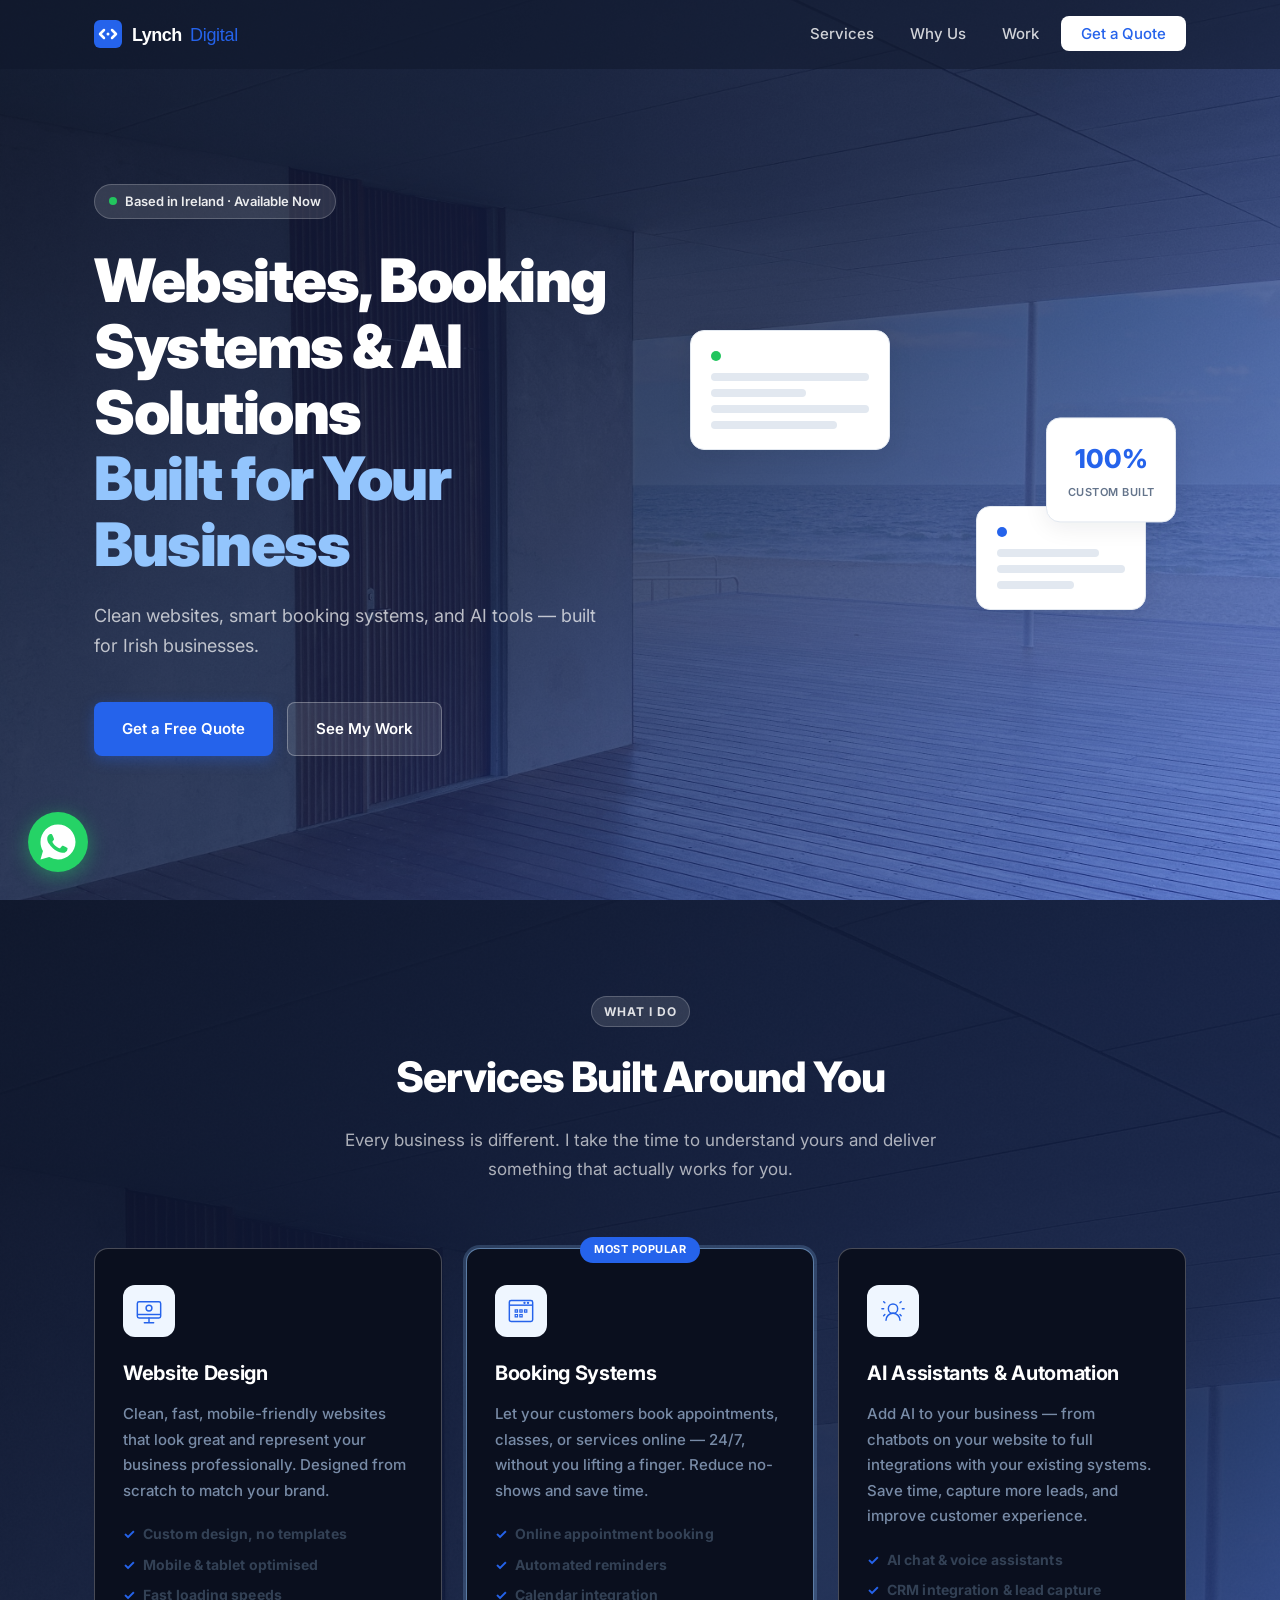
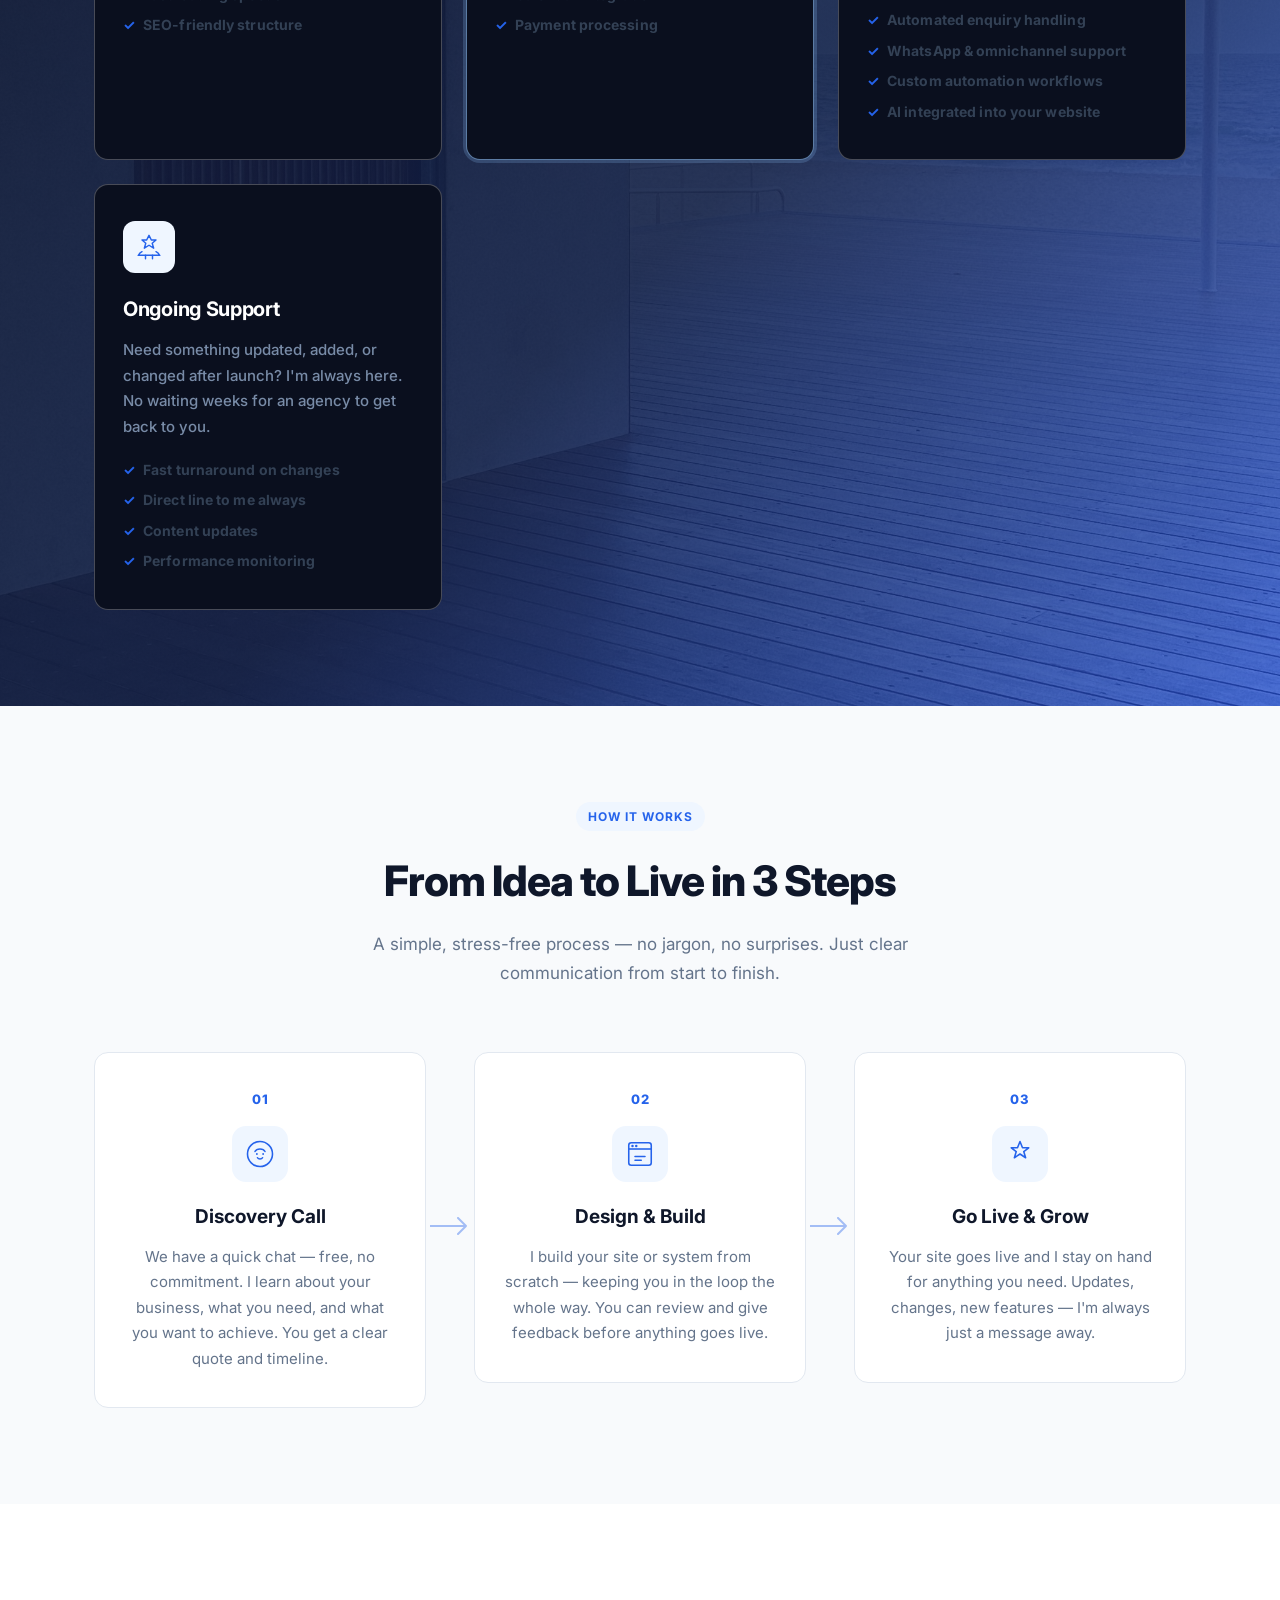
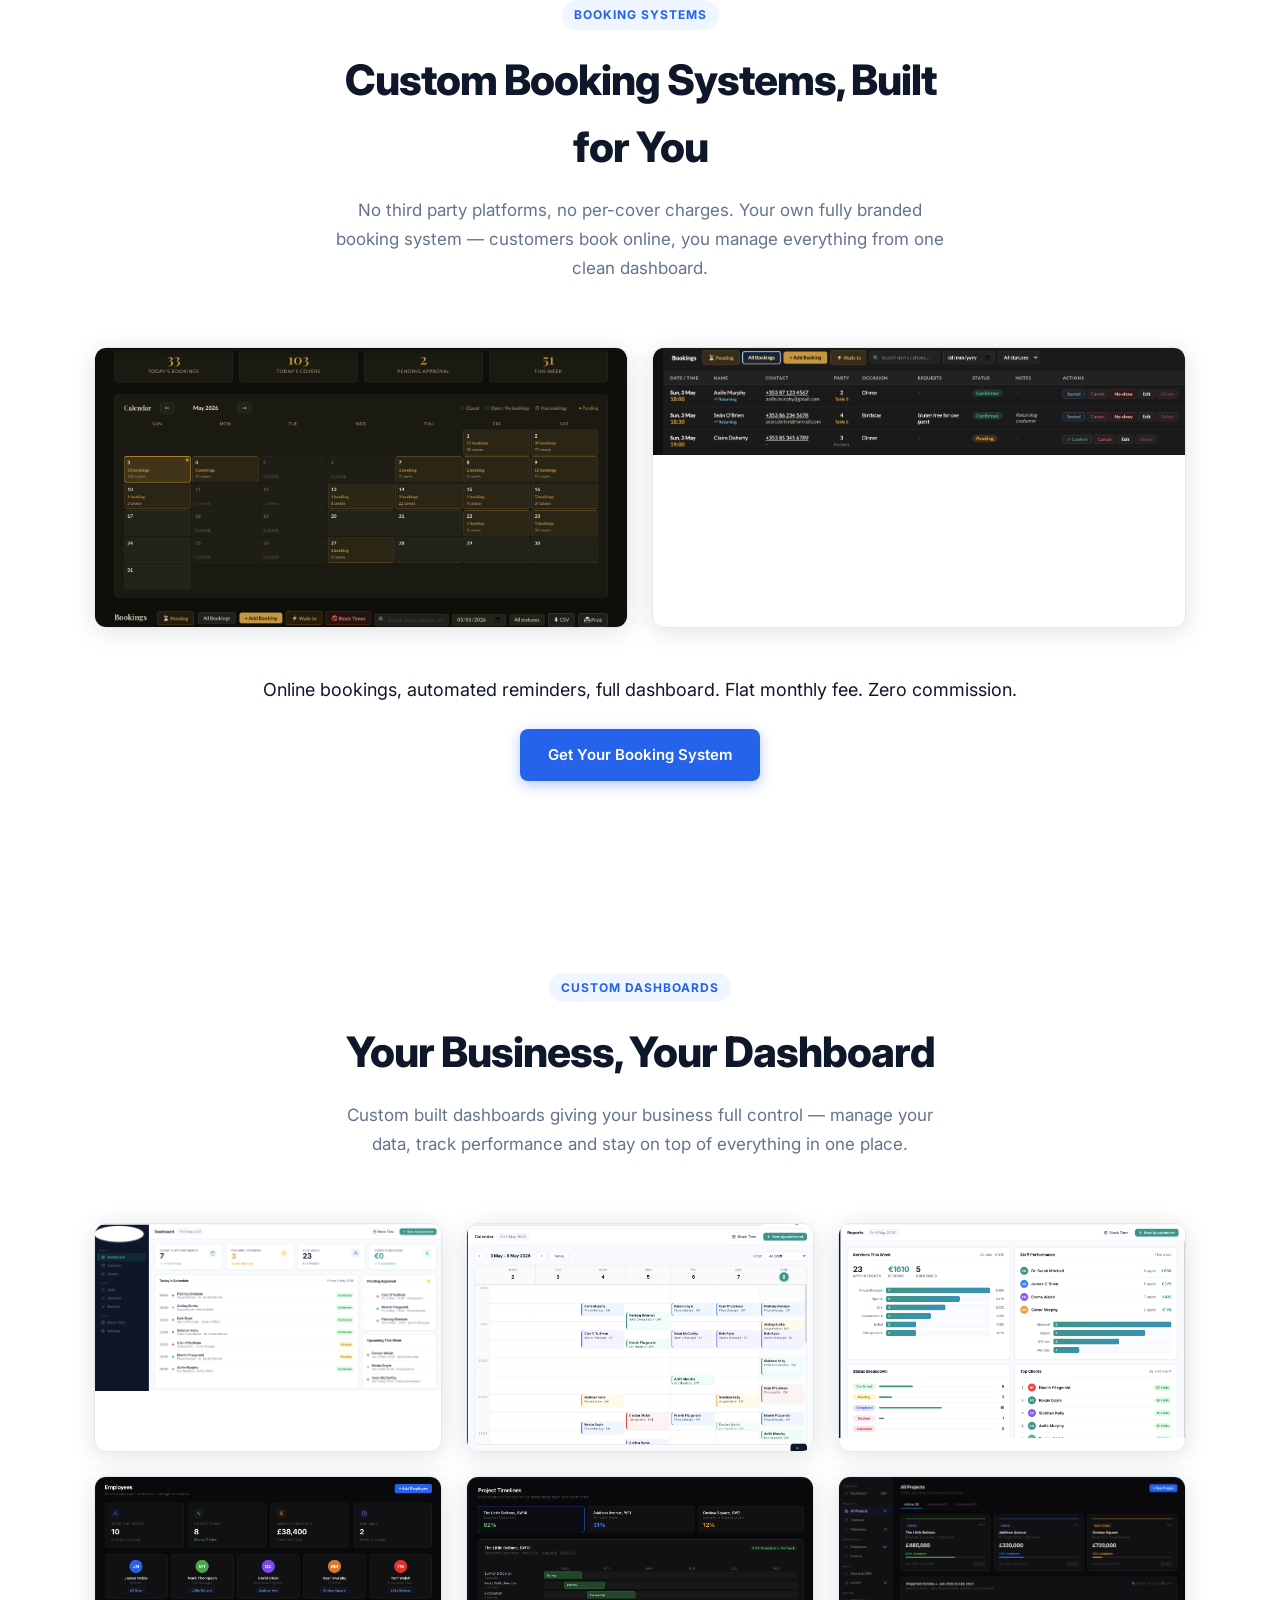
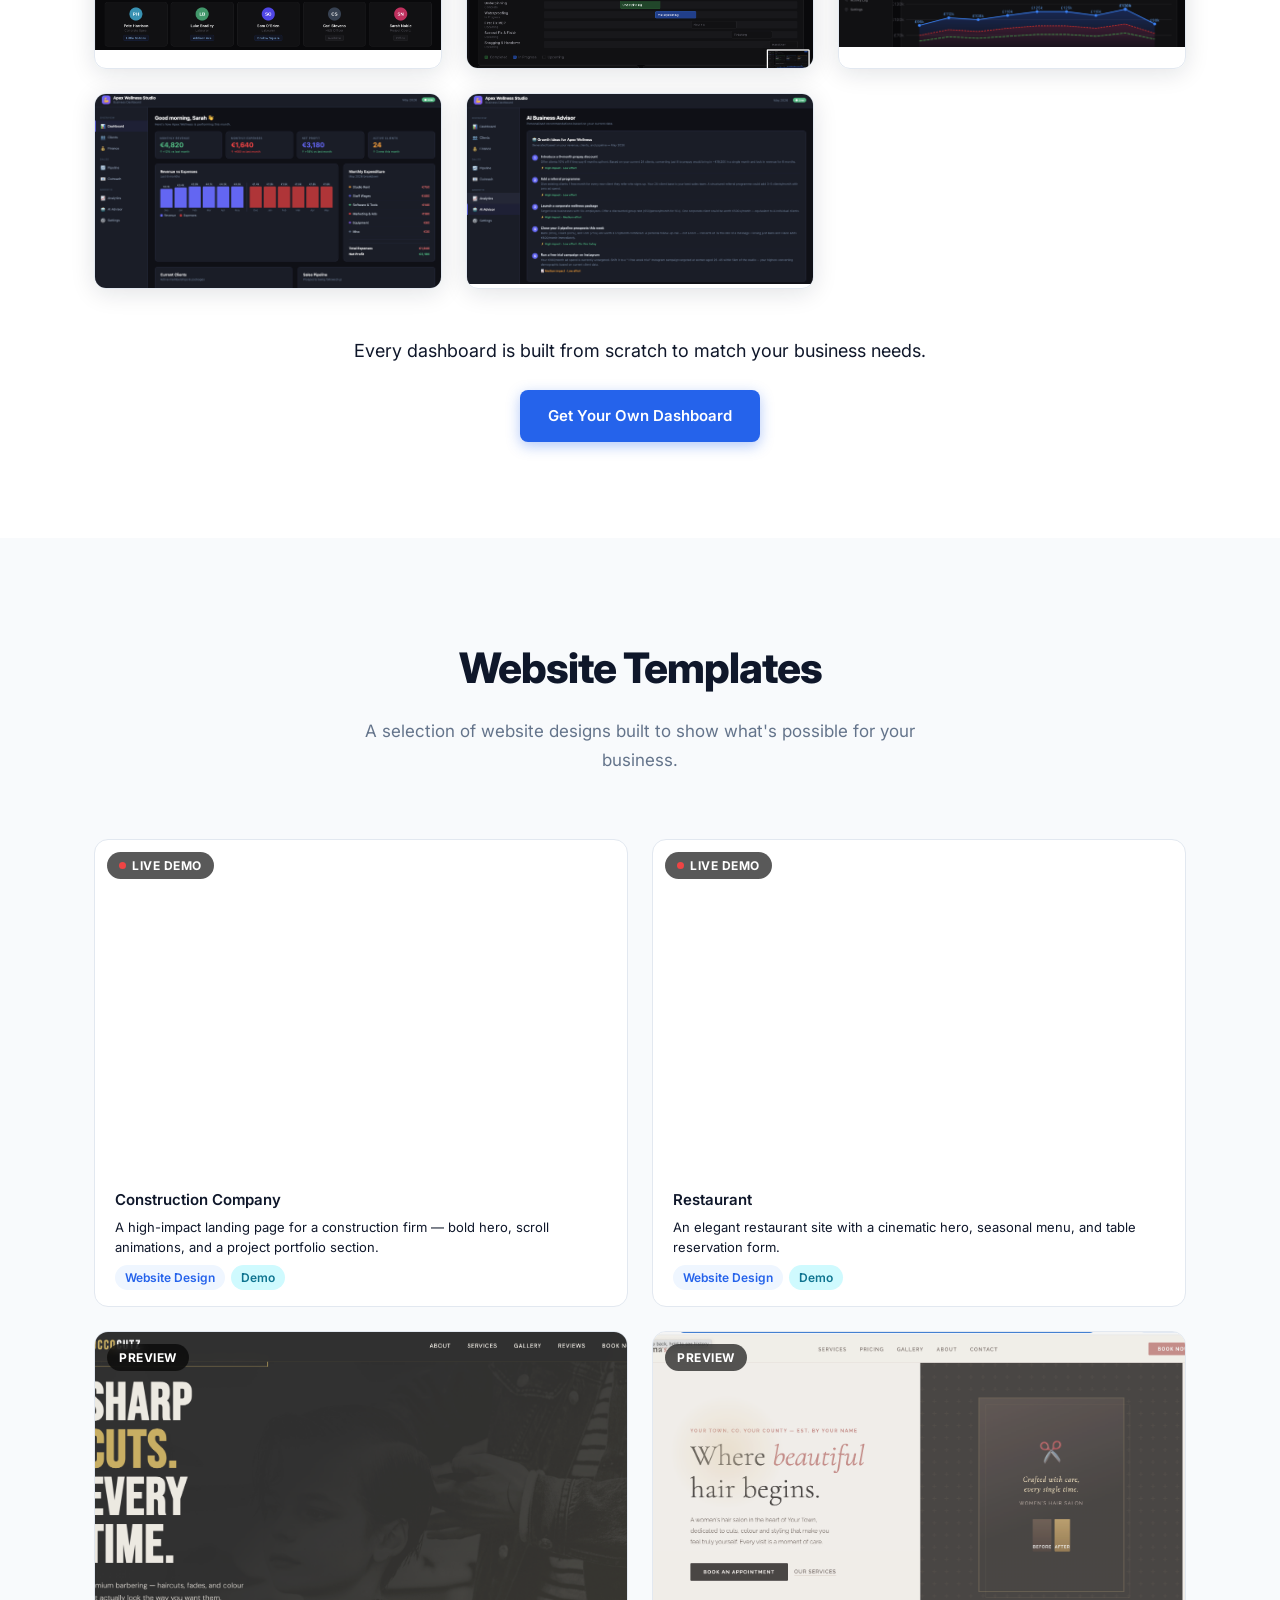
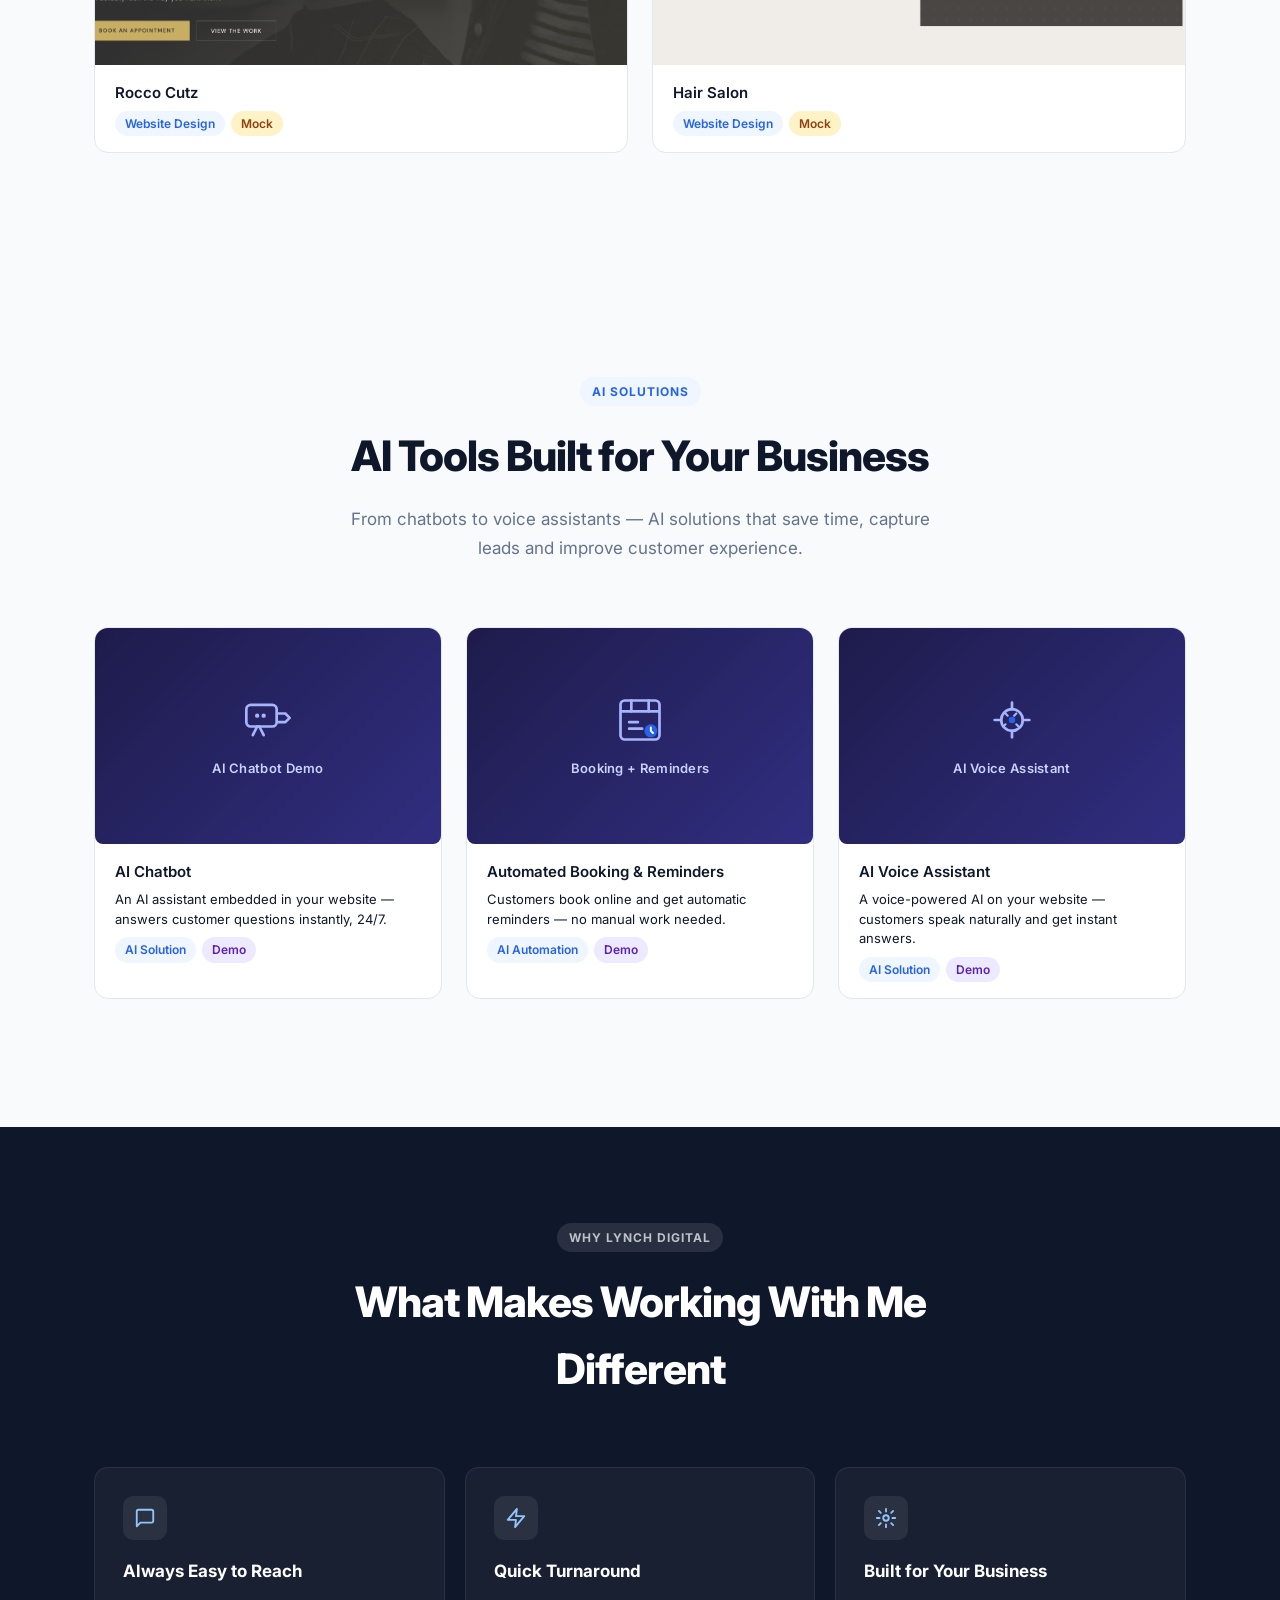
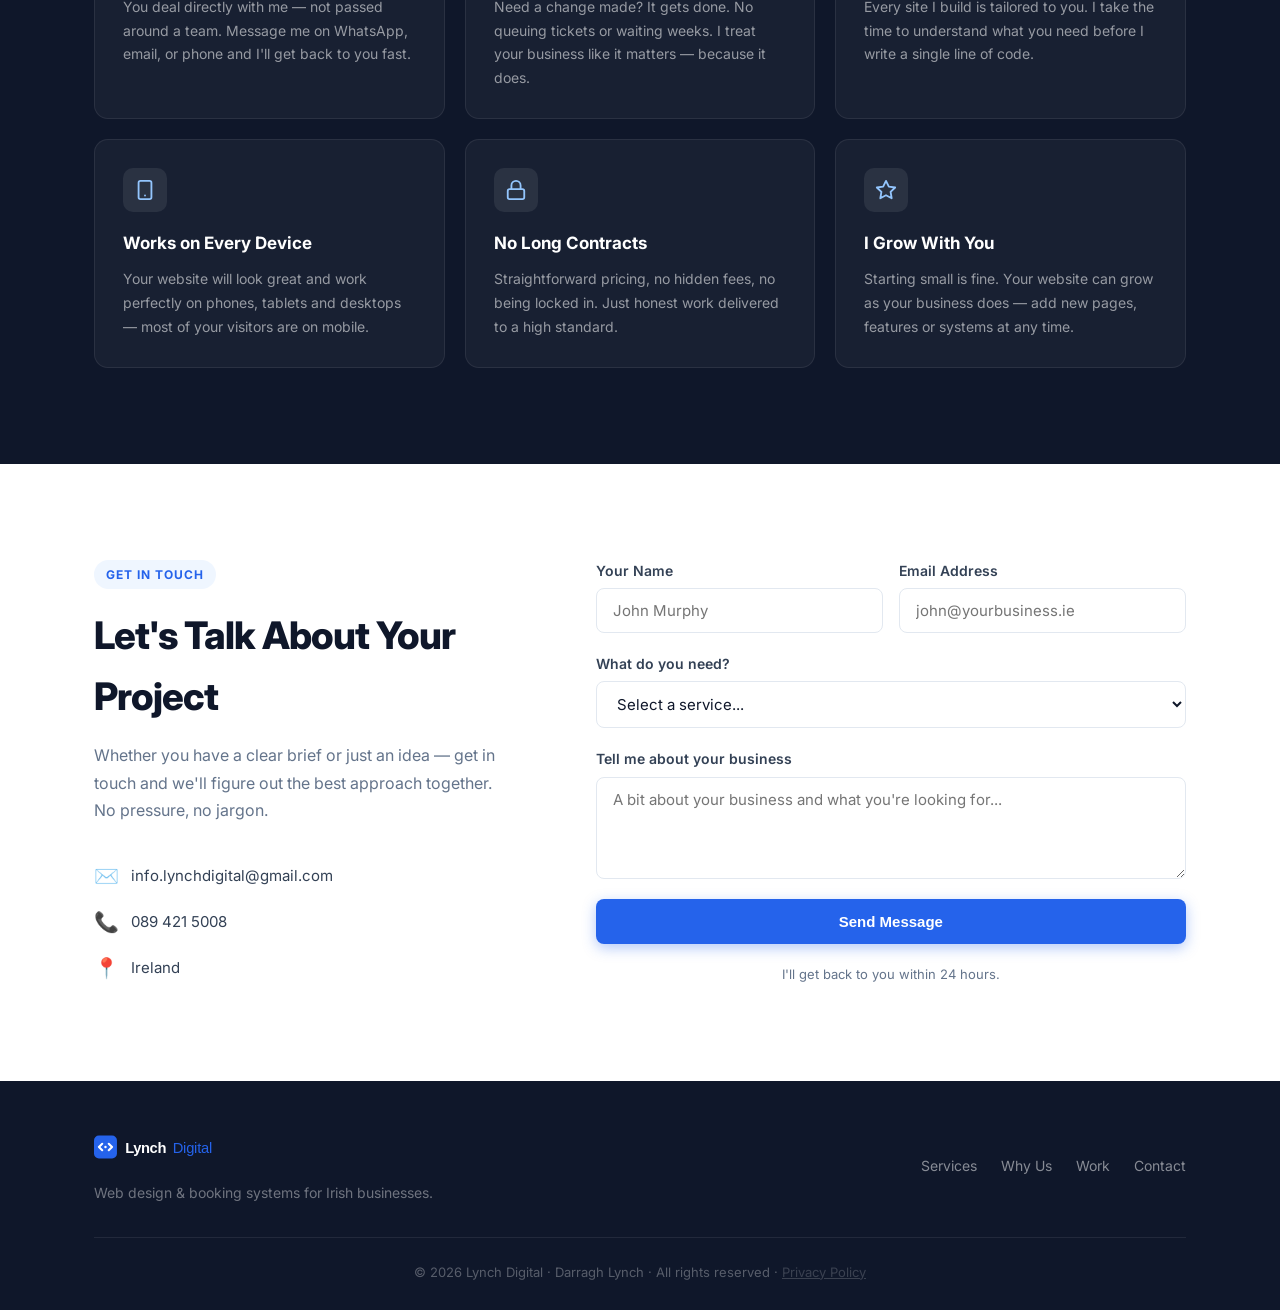
==== commit 7a335999: "Add privacy policy page and footer link Co-Authored-By: Claude Sonnet 4.6 <noreply@anthropic.com>" ====
--- a/index.html
+++ b/index.html
@@ -559,7 +559,7 @@
         </div>
       </div>
       <div class="footer-bottom">
-        <p>© 2026 Lynch Digital · Darragh Lynch · All rights reserved</p>
+        <p>© 2026 Lynch Digital · Darragh Lynch · All rights reserved · <a href="/privacy-policy.html" style="color:inherit;opacity:0.6;">Privacy Policy</a></p>
       </div>
     </div>
   </footer>
